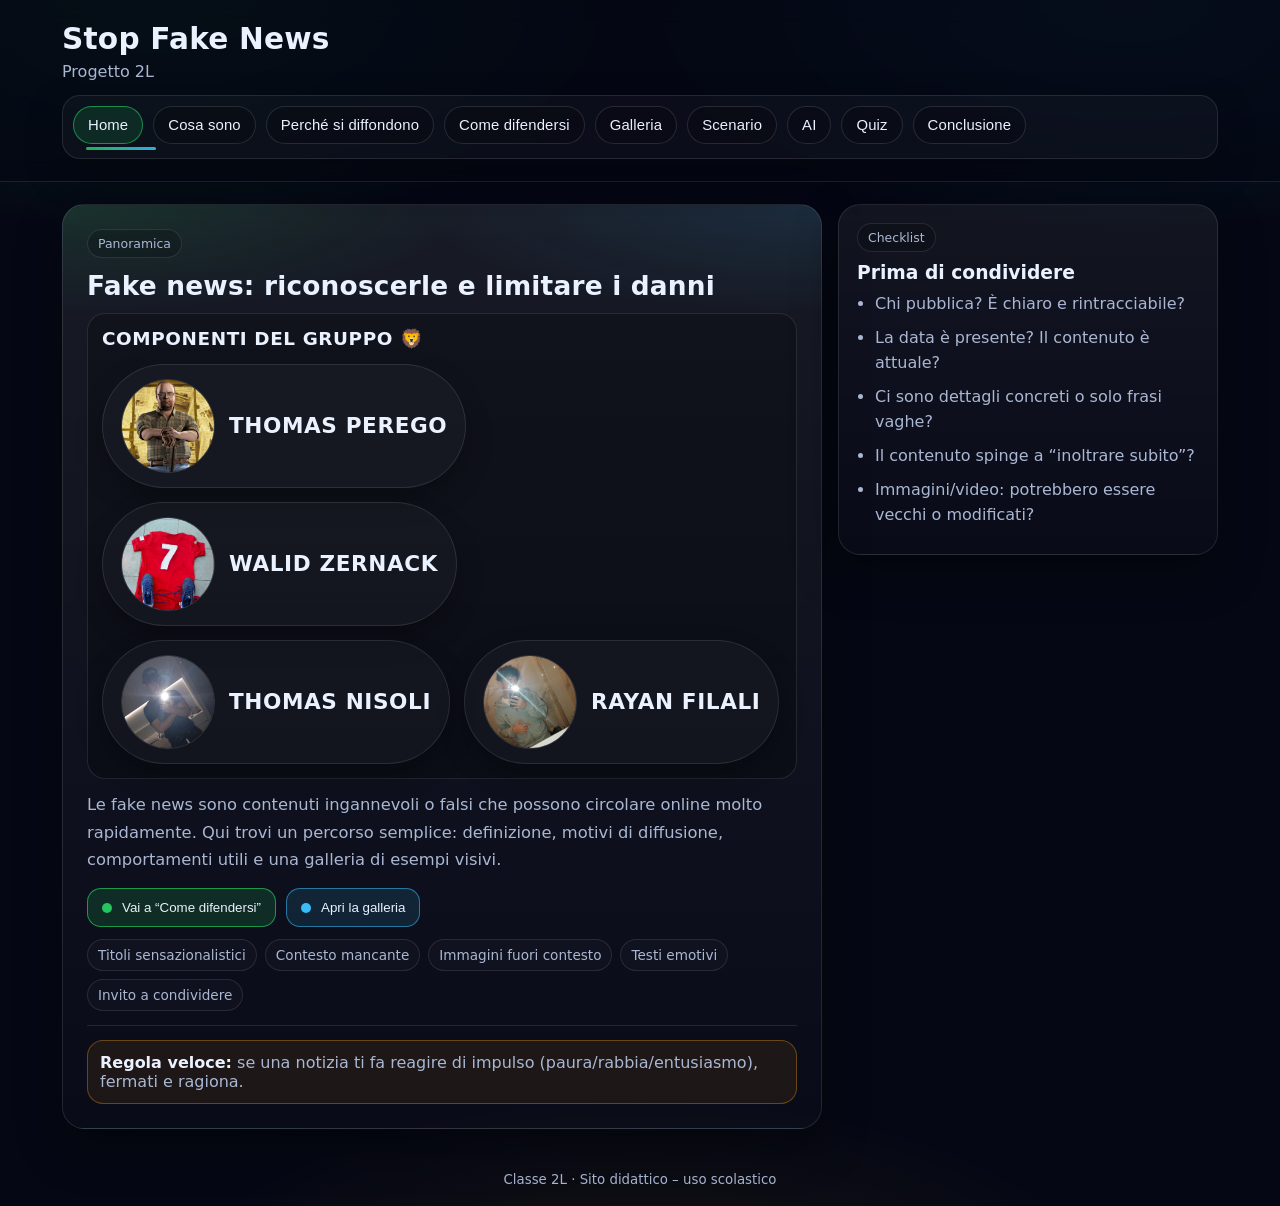
==== index.html @ d5307c92 "Update index.html" ====
<!DOCTYPE html>
<html lang="it">
<head>
  <meta charset="UTF-8" />
  <meta name="viewport" content="width=device-width, initial-scale=1.0" />
  <title>Stop Fake News – Progetto 2L</title>

  <style>
    :root{
  --bg:#050814;
  --panel: rgba(255,255,255,.05);
  --panel2: rgba(0,0,0,.18);
  --text:#eaf1ff;
  --muted:#aab7d3;
  --line:rgba(255,255,255,.10);
  --accent:#22c55e;
  --accent2:#38bdf8;
  --warn:#f59e0b;
  --danger:#ef4444;

  --shadow: 0 18px 45px rgba(0,0,0,.38);
  --shadow2: 0 12px 26px rgba(0,0,0,.28);

  --radius:22px;
  --radius2:16px;

  --pad:18px;
  --gap:16px;
}

*{box-sizing:border-box}
html{scroll-behavior:smooth}

body{
  margin:0;
  font-family:system-ui,-apple-system,Segoe UI,Roboto,Arial,sans-serif;
  color:var(--text);
  background:
    radial-gradient(900px 420px at 12% 0%, rgba(34,197,94,.14), transparent 55%),
    radial-gradient(900px 420px at 88% 0%, rgba(56,189,248,.12), transparent 55%),
    radial-gradient(900px 420px at 50% 110%, rgba(245,158,11,.08), transparent 55%),
    var(--bg);
}

a{color:#9ae6b4; text-decoration:none}
a:hover{text-decoration:underline}

/* Layout */
.wrap{max-width:1200px; margin:0 auto; padding:22px}
.grid{display:grid; grid-template-columns: 2fr 1fr; gap:var(--gap); align-items:start;}
@media (max-width:980px){ .grid{grid-template-columns:1fr} }

/* Header / Nav (moderna, pulita, mobile-friendly) */
header{
  position:sticky; top:0; z-index:50;
  background:rgba(5,8,20,.72);
  backdrop-filter: blur(12px);
  border-bottom:1px solid var(--line);
}

.top{
  display:flex;
  justify-content:space-between;
  align-items:flex-start;
  gap:12px;
  flex-wrap:wrap;
}

h1{margin:0; font-size:1.85rem; letter-spacing:.2px}
.sub{margin:6px 0 0; color:var(--muted)}

.navWrap{
  margin-top:14px;
  display:flex;
  gap:10px;
  flex-wrap:wrap;
  position:relative;

  padding:10px 10px 14px;
  border-radius:18px;
  border:1px solid rgba(255,255,255,.10);
  background:rgba(255,255,255,.03);
  box-shadow: 0 16px 38px rgba(0,0,0,.25);
}

.tab{
  border:1px solid rgba(255,255,255,.12);
  background:rgba(0,0,0,.18);
  color:var(--text);
  padding:10px 14px;
  border-radius:999px;
  cursor:pointer;
  font-size:.93rem;
  letter-spacing:.15px;
  transition: transform .12s ease, border-color .12s ease, background .12s ease;
  user-select:none;
}

.tab:hover{
  transform:translateY(-1px);
  border-color:rgba(255,255,255,.20);
  background:rgba(255,255,255,.04);
}

.tab.active{
  border-color:rgba(34,197,94,.65);
  background:rgba(34,197,94,.14);
}

.tab:focus-visible{
  outline:none;
  box-shadow: 0 0 0 3px rgba(56,189,248,.16);
}

.indicator{
  position:absolute;
  left:12px;
  bottom:8px;
  height:3px;
  border-radius:999px;
  background:linear-gradient(90deg, var(--accent), var(--accent2));
  width:120px;
  transform:translateX(0);
  transition: transform .25s ease, width .25s ease;
  opacity:.9;
  pointer-events:none;
}

/* Mobile: nav scorrevole */
@media (max-width:560px){
  .navWrap{
    flex-wrap:nowrap;
    overflow-x:auto;
    -webkit-overflow-scrolling:touch;
    scrollbar-width:none;
  }
  .navWrap::-webkit-scrollbar{ display:none; }
  .tab{ padding:10px 12px; }
}

/* Cards */
.card{
  background:linear-gradient(180deg, rgba(255,255,255,.06), rgba(255,255,255,.02));
  border:1px solid rgba(255,255,255,.10);
  border-radius:var(--radius);
  padding:var(--pad);
  box-shadow: var(--shadow);
}

.hero{
  padding:24px;
  background:
    radial-gradient(900px 240px at 0% 0%, rgba(34,197,94,.13), transparent 45%),
    radial-gradient(900px 240px at 100% 0%, rgba(56,189,248,.11), transparent 45%),
    linear-gradient(180deg, rgba(255,255,255,.08), rgba(255,255,255,.02));
}

.badge{
  display:inline-flex; align-items:center; gap:8px;
  border:1px solid rgba(255,255,255,.10);
  background:rgba(0,0,0,.18);
  color:var(--muted);
  padding:6px 10px;
  border-radius:999px;
  font-size:.78rem;
}

.title{margin:12px 0 8px; font-size:1.65rem; letter-spacing:.2px}

.muted{
  margin:0;
  color:var(--muted);
  line-height:1.7;
  font-size:1.02rem;
}

hr{border:0; border-top:1px solid rgba(255,255,255,.10); margin:14px 0}

.list{margin:0; padding-left:18px; color:var(--muted)}
.list li{margin:8px 0; line-height:1.6}

.chips{display:flex; flex-wrap:wrap; gap:8px; margin-top:12px}
.chip{
  border:1px solid rgba(255,255,255,.10);
  background:rgba(255,255,255,.02);
  color:var(--muted);
  padding:7px 10px;
  border-radius:999px;
  font-size:.85rem;
}

/* Buttons */
.btnrow{display:flex; gap:10px; flex-wrap:wrap; margin-top:14px}
.btn{
  display:inline-flex; align-items:center; gap:10px;
  padding:11px 14px;
  border-radius:14px;
  border:1px solid rgba(255,255,255,.12);
  background:rgba(255,255,255,.04);
  color:var(--text);
  cursor:pointer;
  transition: transform .12s ease, border-color .12s ease, background .12s ease;
}

.btn:hover{
  transform:translateY(-1px);
  border-color:rgba(255,255,255,.20);
  background:rgba(255,255,255,.05);
}

.btn:active{ transform: translateY(0); }
.btn:disabled{
  opacity:.55;
  cursor:not-allowed;
  transform:none;
}

.btn.primary{border-color:rgba(34,197,94,.70); background:rgba(34,197,94,.16)}
.btn.info{border-color:rgba(56,189,248,.55); background:rgba(56,189,248,.12)}

.dot{width:10px; height:10px; border-radius:50%; background:var(--accent)}
.btn.info .dot{background:var(--accent2)}

.callout{
  border:1px solid rgba(245,158,11,.35);
  background:rgba(245,158,11,.08);
  border-radius:16px;
  padding:12px;
  color:var(--muted);
}

/* Pages + reveal */
section.page{display:none}
section.page.active{display:block}
.reveal{
  opacity:0;
  transform: translateY(10px);
  transition: opacity .35s ease, transform .35s ease;
}
.reveal.show{opacity:1; transform: translateY(0);}

/* Inputs / Toolbar */
.toolbar{
  display:flex;
  gap:10px;
  flex-wrap:wrap;
  margin-top:12px;
}

.input, .select{
  background:rgba(255,255,255,.03);
  border:1px solid rgba(255,255,255,.10);
  color:var(--text);
  padding:11px 12px;
  border-radius:14px;
  outline:none;
  min-width:220px;
}

.input:focus, .select:focus{
  border-color: rgba(56,189,248,.35);
  box-shadow: 0 0 0 3px rgba(56,189,248,.12);
}

.select{min-width:180px}

/* Gallery */
.gallery{
  margin-top:14px;
  display:grid;
  grid-template-columns: repeat(3, 1fr);
  gap:12px;
}
@media (max-width:980px){ .gallery{grid-template-columns: repeat(2, 1fr);} }
@media (max-width:560px){ .gallery{grid-template-columns: 1fr;} }

.gcard{
  border:1px solid rgba(255,255,255,.10);
  background:rgba(0,0,0,.16);
  border-radius:16px;
  overflow:hidden;
  cursor:pointer;
  transition: transform .12s ease, border-color .12s ease;
  box-shadow: var(--shadow2);
}

.gcard:hover{
  transform:translateY(-2px);
  border-color:rgba(255,255,255,.18);
}

.gimg{
  height:170px;
  background:#0a0f1f;
  display:block;
  width:100%;
  object-fit:cover;
  transition: transform .18s ease;
}
.gcard:hover .gimg{ transform: scale(1.03); }

.gbody{padding:12px}
.gtitle{margin:0 0 6px; font-size:1rem}
.gmeta{margin:0; color:var(--muted); font-size:.92rem; line-height:1.55}
.gtags{margin-top:10px; display:flex; flex-wrap:wrap; gap:6px}
.tag{
  font-size:.78rem;
  padding:4px 8px;
  border-radius:999px;
  border:1px solid rgba(255,255,255,.10);
  color:var(--muted);
  background:rgba(255,255,255,.02);
}

/* Modal */
.modal{
  position:fixed; inset:0;
  background:rgba(0,0,0,.55);
  display:none;
  align-items:center;
  justify-content:center;
  padding:18px;
  z-index:200;
}
.modal.show{display:flex}

.modalCard{
  max-width:980px;
  width:100%;
  border-radius:22px;
  border:1px solid rgba(255,255,255,.10);
  background:linear-gradient(180deg, rgba(255,255,255,.06), rgba(255,255,255,.02));
  box-shadow: var(--shadow);
  overflow:hidden;
}

.modalTop{
  display:flex; justify-content:space-between; align-items:center;
  padding:12px 14px;
  border-bottom:1px solid rgba(255,255,255,.10);
  background:rgba(0,0,0,.18);
}

.xbtn{
  border:1px solid rgba(255,255,255,.10);
  background:rgba(255,255,255,.03);
  color:var(--text);
  border-radius:12px;
  padding:8px 10px;
  cursor:pointer;
}

.modalContent{
  display:grid;
  grid-template-columns: 1.4fr 1fr;
  gap:0;
}
@media (max-width:900px){ .modalContent{grid-template-columns:1fr;} }

.modalImg{
  width:100%;
  height:420px;
  object-fit:cover;
  background:#0a0f1f;
}

.modalSide{
  padding:14px;
  border-left:1px solid rgba(255,255,255,.10);
}
@media (max-width:900px){
  .modalSide{border-left:0; border-top:1px solid rgba(255,255,255,.10);}
}

/* Scenario */
.steps{
  display:flex; gap:10px; flex-wrap:wrap;
  margin-top:10px;
}
.stepBtn{
  padding:9px 12px;
  border-radius:999px;
  border:1px solid rgba(255,255,255,.10);
  background:rgba(255,255,255,.03);
  color:var(--text);
  cursor:pointer;
  transition: transform .12s ease, border-color .12s ease, background .12s ease;
}
.stepBtn:hover{
  transform: translateY(-1px);
  border-color: rgba(255,255,255,.18);
  background: rgba(255,255,255,.04);
}
.stepBtn.active{
  border-color:rgba(34,197,94,.65);
  background:rgba(34,197,94,.14);
}

/* Floating top */
.floatTop{
  position:fixed;
  right:18px; bottom:18px;
  padding:10px 12px;
  border-radius:14px;
  border:1px solid rgba(255,255,255,.10);
  background:rgba(5,8,20,.70);
  backdrop-filter: blur(10px);
  color:var(--text);
  cursor:pointer;
  box-shadow: var(--shadow2);
  display:none;
  z-index:150;
}
.floatTop.show{display:block}

footer{padding:18px; text-align:center; color:var(--muted)}

/* Quiz feedback */
.quizOk{
  border-color: rgba(34,197,94,.55) !important;
  background: rgba(34,197,94,.08) !important;
}
.quizBad{
  border-color: rgba(239,68,68,.45) !important;
  background: rgba(239,68,68,.08) !important;
}

/* Team chips (avatar invariati 94x94) */
.teamRow{
  display:flex;
  flex-wrap:wrap;
  gap:14px;
  margin-top:14px;
}

.personChip{
  display:flex;
  align-items:center;
  gap:14px;
  padding:14px 18px;
  border-radius:999px;
  border:1px solid rgba(255,255,255,.10);
  background:rgba(255,255,255,.03);
  box-shadow: var(--shadow2);
  transition: transform .12s ease, border-color .12s ease, background .12s ease;
}

.personChip:hover{
  transform: translateY(-2px);
  border-color: rgba(255,255,255,.20);
  background: rgba(255,255,255,.04);
}

/* AVATAR: rimane uguale */
.avatar{
  width:94px;
  height:94px;
  border-radius:999px;
  object-fit:cover;
  border:1px solid rgba(255,255,255,.14);
}

.personText{
  display:flex;
  flex-direction:column;
  justify-content:center;
  line-height:1.15;
}

.personName{
  font-size:1.35rem;
  font-weight:900;
  letter-spacing:.6px;
  text-transform:uppercase;
  color:var(--text);
}

.personQuote{
  margin-top:6px;
  font-size:.95rem;
  color:var(--muted);
  letter-spacing:.2px;
  line-height:1.3;
  max-width:280px;
}

/* Mobile: chip full width */
@media (max-width:560px){
  .personChip{ width:100%; }
  .personQuote{ max-width:none; }
}

  </style>
</head>

<body>
  <header>
    <div class="wrap">
      <div class="top">
        <div>
          <h1>Stop Fake News</h1>
          <p class="sub">Progetto 2L</p>
        </div>
      </div>

      <nav class="navWrap" id="navWrap">
  <button class="tab active" data-target="home">Home</button>
  <button class="tab" data-target="cosa">Cosa sono</button>
  <button class="tab" data-target="perche">Perché si diffondono</button>
  <button class="tab" data-target="difendersi">Come difendersi</button>
  <button class="tab" data-target="galleria">Galleria</button>
  <button class="tab" data-target="scenario">Scenario</button>
  <button class="tab" data-target="ai">AI</button>
  <button class="tab" data-target="quiz">Quiz</button>
  <button class="tab" data-target="conclusione">Conclusione</button>

  <div class="indicator" id="indicator"></div>
</nav>

    </div>
  </header>

  <main class="wrap">

    <!-- HOME -->
    <section class="page active" id="home">
      <div class="grid">
        <div class="card hero reveal">
          <span class="badge">Panoramica</span>
          <h2 class="title">Fake news: riconoscerle e limitare i danni</h2>

          <div style="margin-top:12px; padding:14px; border-radius:18px; border:1px solid var(--line); background:rgba(0,0,0,.22)">
            <div style="font-size:1.15rem; font-weight:800; letter-spacing:.6px; text-transform:uppercase; color:var(--text)">
              COMPONENTI DEL GRUPPO 🦁
            </div>
            <div class="teamRow" aria-label="Componenti del gruppo 🦁">
  <!-- Opzione con immagine -->
  
    <span class="personChip">
  <img class="avatar" src="img/thomas-perego.enc" alt="THOMAS PEREGO">
  <span class="personText">
    <span class="personName">THOMAS PEREGO</span>
  </span>
  </span>
</span>

  <span class="personChip">
    <img class="avatar" src="img/walid-zernack.jpg" alt="WALID ZERNACK">
    <span class="personText">
    <span class="personName">WALID ZERNACK</span>
  </span>
  </span>

  <span class="personChip">
    <img class="avatar" src="img/thomas-nisoli.enc" alt="THOMAS NISOLI">
    <span class="personText">
    <span class="personName">THOMAS NISOLI</span>
  </span>
  </span>

  <span class="personChip">
    <img class="avatar" src="img/rayan-filali.enc" alt="RAYAN FILALI">
    <span class="personText">
    <span class="personName">RAYAN FILALI</span>
  </span>
  </span>
</div>

          </div>

          <p class="muted" style="margin-top:12px">
            Le fake news sono contenuti ingannevoli o falsi che possono circolare online molto rapidamente.
            Qui trovi un percorso semplice: definizione, motivi di diffusione, comportamenti utili e una galleria di esempi visivi.
          </p>

          <div class="btnrow">
            <button class="btn primary" data-jump="difendersi"><span class="dot"></span>Vai a “Come difendersi”</button>
            <button class="btn info" data-jump="galleria"><span class="dot"></span>Apri la galleria</button>
          </div>

          <div class="chips">
            <span class="chip">Titoli sensazionalistici</span>
            <span class="chip">Contesto mancante</span>
            <span class="chip">Immagini fuori contesto</span>
            <span class="chip">Testi emotivi</span>
            <span class="chip">Invito a condividere</span>
          </div>

          <hr />
          <div class="callout">
            <strong style="color:var(--text)">Regola veloce:</strong>
            se una notizia ti fa reagire di impulso (paura/rabbia/entusiasmo), fermati e ragiona.
          </div>
        </div>

        <aside class="card reveal">
          <span class="badge">Checklist</span>
          <h3 style="margin:10px 0 6px">Prima di condividere</h3>
          <ul class="list">
            <li>Chi pubblica? È chiaro e rintracciabile?</li>
            <li>La data è presente? Il contenuto è attuale?</li>
            <li>Ci sono dettagli concreti o solo frasi vaghe?</li>
            <li>Il contenuto spinge a “inoltrare subito”?</li>
            <li>Immagini/video: potrebbero essere vecchi o modificati?</li>
          </ul>
        </aside>
      </div>
    </section>

    <!-- COSA -->
    <section class="page" id="cosa">
      <div class="grid">
        <div class="card reveal">
          <span class="badge">Cosa sono</span>
          <h2 class="title">Definizione semplice</h2>
          <p class="muted">
            Una fake news è un contenuto falso o manipolato che sembra una notizia vera.
            Spesso usa un linguaggio emotivo e immagini “forti” per convincere velocemente.
          </p>
          <hr />
          <h3 style="margin:0 0 8px">Tipi comuni</h3>
          <ul class="list">
            <li><strong>Inventata:</strong> storia creata da zero.</li>
            <li><strong>Distorta:</strong> fatto reale raccontato in modo parziale.</li>
            <li><strong>Fuori contesto:</strong> foto/video veri usati per un altro evento.</li>
            <li><strong>Clickbait:</strong> titolo acchiappa-clic.</li>
          </ul>
        </div>

        <aside class="card reveal">
          <span class="badge">Perché funzionano</span>
          <p class="muted" style="margin:10px 0 0">
            Puntano su emozioni e velocità: più reagisci di impulso, più aumentano le condivisioni.
          </p>
          <hr />
          <div class="chips">
            <span class="chip">Paura</span><span class="chip">Rabbia</span><span class="chip">Shock</span>
          </div>
        </aside>
      </div>
    </section>

    <!-- PERCHE -->
    <section class="page" id="perche">
      <div class="grid">
        <div class="card reveal">
          <span class="badge">Perché si diffondono</span>
          <h2 class="title">Motivi principali</h2>
          <ul class="list">
            <li><strong>Emozioni:</strong> aumentano le condivisioni.</li>
            <li><strong>Velocità:</strong> si inoltra senza riflettere.</li>
            <li><strong>Guadagno:</strong> clic e pubblicità.</li>
            <li><strong>Influenza:</strong> orientare opinioni o scelte.</li>
          </ul>
          <hr />
          <p class="muted">
            Online i contenuti estremi hanno più visibilità: per questo serve un comportamento più “lento”.
          </p>
        </div>

        <aside class="card reveal">
          <span class="badge">Falso mito</span>
          <h3 style="margin:10px 0 6px">“Se lo dicono in tanti, è vero”</h3>
          <p class="muted">
            Le condivisioni misurano quanto un contenuto è “coinvolgente”, non quanto è corretto.
          </p>
        </aside>
      </div>
    </section>

    <!-- DIFENDERSI -->
    <section class="page" id="difendersi">
      <div class="grid">
        <div class="card reveal">
          <span class="badge">Come difendersi</span>
          <h2 class="title">Comportamenti utili</h2>
          <ul class="list">
            <li><strong>Leggi oltre il titolo</strong> (spesso è la parte più ingannevole).</li>
            <li><strong>Cerca dettagli concreti</strong> (date, luoghi, numeri spiegati).</li>
            <li><strong>Valuta il sito</strong> (contatti, “Chi siamo”, qualità del testo).</li>
            <li><strong>Confronta più fonti</strong> (se è importante, deve comparire anche altrove).</li>
            <li><strong>Occhio alle immagini</strong> (possono essere vecchie o modificate).</li>
          </ul>
          <hr />
          <div class="callout">
            <strong style="color:var(--text)">Regola pratica:</strong>
            se non sei sicuro → non condividere.
          </div>
        </div>

        <aside class="card reveal">
          <span class="badge">Nota</span>
          <p class="muted" style="margin:10px 0 0">
            Anche un sito “bello” può essere poco affidabile: conta la trasparenza, non solo l’aspetto.
          </p>
        </aside>
      </div>
    </section>

    <!-- GALLERIA -->
    <section class="page" id="galleria">
      <div class="grid">
        <div class="card reveal">
          <span class="badge">Galleria</span>
          <h2 class="title">Esempi visivi (clicca per ingrandire)</h2>
          <p class="muted">
            Qui puoi inserire screenshot o immagini legate a fake news (titoli clickbait, foto fuori contesto, post virali).
            Al momento sono immagini di esempio: sostituisci i link con le tue.
          </p>

          <div class="toolbar">
            <input class="input" id="search" placeholder="Cerca (es. clickbait, foto, truffa)..." />
            <select class="select" id="filter">
              <option value="all">Tutte le categorie</option>
              <option value="clickbait">Clickbait</option>
              <option value="fuori-contesto">Fuori contesto</option>
              <option value="truffa">Truffa</option>
              <option value="manipolazione">Manipolazione</option>
            </select>
          </div>

          <div class="gallery" id="gallery"></div>
        </div>

        <aside class="card reveal">
          <span class="badge">Suggerimento</span>
          <h3 style="margin:10px 0 6px">Come usare la galleria</h3>
          <ul class="list">
            <li>Carica 6–12 esempi reali (screenshot) e descrivili.</li>
            <li>Indica il “segnale” (titolo, immagine, contesto, truffa).</li>
            <li>Non inserire dati personali (nomi/volti) se non serve.</li>
          </ul>
        </aside>
      </div>
    </section>

    <!-- SCENARIO -->
    <section class="page" id="scenario">
      <div class="grid">
        <div class="card reveal">
          <span class="badge">Scenario interattivo</span>
          <h2 class="title">Come nasce e si diffonde una fake news</h2>
          <p class="muted">Clicca i passaggi per vedere cosa succede.</p>

          <div class="steps" id="steps"></div>

          <hr />
          <div class="callout" id="stepBox"></div>
        </div>

        <aside class="card reveal">
          <span class="badge">Idea</span>
          <p class="muted" style="margin:10px 0 0">
            Puoi riscrivere lo scenario con un caso scelto dalla classe (senza nomi reali).
          </p>
        </aside>
      </div>
    </section>

    <!-- AI -->
    <section class="page" id="ai">
      <div class="grid">
        <div class="card reveal">
          <span class="badge">Gemini · Verifica</span>
          <h2 class="title">Rilevatore di notizie false (con AI)</h2>

          <div style="margin:12px 0 8px; padding:14px; border-radius:18px; border:1px solid var(--line); background:rgba(0,0,0,.22); text-align:center">
            <div style="font-size:1.7rem; font-weight:900; letter-spacing:.6px; text-transform:uppercase">
              WALID ZERNACK
            </div>
          </div>

          <p class="muted">
            Incolla titolo e testo. L’AI restituisce un esito (vero/falso/incerto), confidenza e cosa verificare.
          </p>

          <hr />

          <div class="toolbar">
            <input class="input" id="aiSource" placeholder="Fonte (sito / pagina / @account)..." />
            <select class="select" id="aiTopic">
              <option value="general">Argomento: generale</option>
              <option value="health">Salute</option>
              <option value="science">Scienza</option>
              <option value="politics">Politica</option>
              <option value="money">Soldi / bonus</option>
            </select>
          </div>

          <div style="margin-top:12px">
            <input class="input" id="aiTitle" placeholder="Titolo della notizia..." style="width:100%; min-width:unset" />
          </div>

          <div style="margin-top:10px">
            <textarea class="input" id="aiText" rows="7" placeholder="Testo / post..." style="width:100%; min-width:unset; resize:vertical"></textarea>
          </div>

          <div class="btnrow">
            <button class="btn primary" id="aiRun"><span class="dot"></span>Analizza con Gemini</button>
            <button class="btn" id="aiClear">Pulisci</button>
          </div>

          <div id="aiOut" style="margin-top:14px"></div>
        </div>

        <aside class="card reveal">
          <span class="badge">Suggerimenti</span>
          <h3 style="margin:10px 0 6px">Buone pratiche</h3>
          <ul class="list">
            <li>Controlla data, autore e “Chi siamo”.</li>
            <li>Confronta almeno 2 fonti affidabili.</li>
            <li>Immagini: usa la ricerca inversa.</li>
            <li>Se chiede credenziali/dati → probabile truffa.</li>
          </ul>
        </aside>
      </div>
    </section>

    <!-- QUIZ CLASSICO (senza cerchio) -->
    <section class="page" id="quiz">
      <div class="grid">
        <div class="card reveal">
          <span class="badge">Quiz</span>
          <h2 class="title">Indovina: Vera o Falsa?</h2>
          <p class="muted">
            Leggi la notizia e scegli se secondo te è vera o falsa.
            Alla fine vedrai punteggio e spiegazioni.
          </p>

          <hr />

          <div class="callout" id="quizBox">
            <!-- contenuto dinamico -->
          </div>

          <div class="btnrow" style="margin-top:12px">
            <button class="btn primary" id="btnTrue"><span class="dot"></span>Vera</button>
            <button class="btn info" id="btnFalse"><span class="dot"></span>Falsa</button>
            <button class="btn" id="btnNext" style="display:none">Avanti</button>
            <button class="btn" id="btnRestart" style="display:none">Ricomincia</button>
          </div>

          <div style="margin-top:14px; display:flex; justify-content:space-between; gap:12px; flex-wrap:wrap">
            <span class="badge" id="quizProgress">Domanda 1/1</span>
            <span class="badge" id="quizScore">Punteggio: 0</span>
          </div>
        </div>

        <aside class="card reveal">
          <span class="badge">Suggerimento</span>
          <h3 style="margin:10px 0 6px">Trucchi per vincere</h3>
          <ul class="list">
            <li>Occhio a titoli troppo emotivi o “urgenti”.</li>
            <li>Se mancano date, fonti, dettagli → sospetto.</li>
            <li>Se chiede di condividere subito → spesso è fake.</li>
            <li>Confronta sempre più fonti affidabili.</li>
          </ul>
        </aside>
      </div>
    </section>

    <!-- CONCLUSIONE -->
    <section class="page" id="conclusione">
      <div class="grid">
        <div class="card reveal">
          <span class="badge">Conclusione</span>
          <h2 class="title">Messaggio finale</h2>
          <p class="muted">
            Ridurre le fake news non richiede essere “esperti”: basta rallentare, usare buon senso e non agire d’impulso.
            Condividere meno e meglio aiuta tutti.
          </p>
          <hr />
          <div class="chips">
            <span class="chip">Fermati</span>
            <span class="chip">Leggi</span>
            <span class="chip">Cerca conferme</span>
            <span class="chip">Condividi con responsabilità</span>
          </div>
        </div>

        <aside class="card reveal">
          <span class="badge">Credits</span>
          <p class="muted" style="margin:10px 0 0">
            Progetto 2L · Sito didattico – uso scolastico.
          </p>
        </aside>
      </div>
    </section>

  </main>

  <!-- Lightbox Modal -->
  <div class="modal" id="modal">
    <div class="modalCard">
      <div class="modalTop">
        <div>
          <strong id="mTitle">Titolo</strong><br/>
          <small style="color:var(--muted)" id="mCat">Categoria</small>
        </div>
        <button class="xbtn" id="closeModal">Chiudi ✕</button>
      </div>
      <div class="modalContent">
        <img class="modalImg" id="mImg" alt="Immagine" />
        <div class="modalSide">
          <p class="muted" id="mDesc" style="margin:0"></p>
          <div class="gtags" id="mTags"></div>
          <hr/>
          <p class="muted" style="margin:0">
            Suggerimento: qui puoi scrivere “perché è ingannevole” e cosa fare.
          </p>
        </div>
      </div>
    </div>
  </div>

  <button class="floatTop" id="floatTop" title="Torna su">↑</button>

  <footer>
    <small>Classe 2L · Sito didattico – uso scolastico</small>
  </footer>

  <script>
    // ---------- NAV / PAGES ----------
    const tabs = [...document.querySelectorAll(".tab")];
    const pages = [...document.querySelectorAll("section.page")];
    const navWrap = document.getElementById("navWrap");
    const indicator = document.getElementById("indicator");

    function moveIndicator(tab){
      const wrapRect = navWrap.getBoundingClientRect();
      const r = tab.getBoundingClientRect();
      const x = r.left - wrapRect.left;
      indicator.style.width = r.width + "px";
      indicator.style.transform = `translateX(${x}px)`;
    }

    function showPage(id){
      pages.forEach(p => p.classList.toggle("active", p.id === id));
      tabs.forEach(t => t.classList.toggle("active", t.dataset.target === id));
      const active = tabs.find(t => t.dataset.target === id);
      if (active) moveIndicator(active);
      window.scrollTo({top:0, behavior:"smooth"});
      setTimeout(checkReveal, 50);
    }

    tabs.forEach(t => t.addEventListener("click", () => showPage(t.dataset.target)));
    document.querySelectorAll("[data-jump]").forEach(b =>
      b.addEventListener("click", () => showPage(b.dataset.jump))
    );

    window.addEventListener("resize", () => {
      const active = document.querySelector(".tab.active");
      if (active) moveIndicator(active);
    });

    requestAnimationFrame(() => {
      const active = document.querySelector(".tab.active");
      if (active) moveIndicator(active);
    });

    // ---------- REVEAL ----------
    const revealEls = [...document.querySelectorAll(".reveal")];
    const io = new IntersectionObserver(entries => {
      entries.forEach(e => {
        if (e.isIntersecting) e.target.classList.add("show");
      });
    }, { threshold: 0.12 });
    revealEls.forEach(el => io.observe(el));

    function checkReveal(){
      revealEls.forEach(el => {
        const r = el.getBoundingClientRect();
        if (r.top < window.innerHeight * 0.9) el.classList.add("show");
      });
    }

    // ---------- FLOAT TOP ----------
    const floatTop = document.getElementById("floatTop");
    floatTop.addEventListener("click", () => window.scrollTo({top:0, behavior:"smooth"}));
    window.addEventListener("scroll", () => {
      floatTop.classList.toggle("show", window.scrollY > 300);
    });

    // ---------- GALLERY ----------
    const galleryEl = document.getElementById("gallery");
    const searchEl = document.getElementById("search");
    const filterEl = document.getElementById("filter");

    const placeholder = (txt) =>
      `https://picsum.photos/seed/${encodeURIComponent(txt)}/900/600`;

    const items = [
      {
        id: 1,
        title: "Titolo clickbait: “Incredibile! Nessuno te lo dice…”",
        category: "clickbait",
        src: placeholder("clickbait-1"),
        desc: "Usa parole vaghe e sensazionalistiche per spingerti al click. Manca una fonte chiara.",
        tags: ["titolo", "emozioni", "vago"]
      },
      {
        id: 2,
        title: "Foto fuori contesto",
        category: "fuori-contesto",
        src: placeholder("fuori-contesto-1"),
        desc: "Immagine reale, ma riferita a un altro evento/anno. Controlla data e luogo.",
        tags: ["immagine", "contesto", "data"]
      },
      {
        id: 3,
        title: "Truffa: “Bonus immediato – inserisci i dati”",
        category: "truffa",
        src: placeholder("truffa-1"),
        desc: "Invito urgente + link sospetto. Verificare su siti ufficiali e non inserire credenziali.",
        tags: ["urgenza", "link", "phishing"]
      },
      {
        id: 4,
        title: "Manipolazione: grafico senza fonte",
        category: "manipolazione",
        src: placeholder("manipolazione-1"),
        desc: "Numeri presentati senza metodo o fonte. Cerca l’ente che pubblica i dati originali.",
        tags: ["dati", "fonte", "grafico"]
      },
      {
        id: 5,
        title: "Clickbait + invito a condividere",
        category: "clickbait",
        src: placeholder("clickbait-2"),
        desc: "Frasi tipo “Condividi prima che lo cancellino”. È un segnale tipico di contenuto ingannevole.",
        tags: ["condividi", "pressione", "virale"]
      },
      {
        id: 6,
        title: "Fuori contesto: screenshot tagliato",
        category: "fuori-contesto",
        src: placeholder("fuori-contesto-2"),
        desc: "Tagli/ritagli possono cambiare senso a una frase. Cerca il post completo o la fonte originale.",
        tags: ["taglio", "contesto", "origine"]
      }
    ];

    function norm(s){
      return (s || "").toString().toLowerCase().trim();
    }

    function getFiltered(){
      const q = norm(searchEl?.value);
      const cat = filterEl?.value || "all";

      return items.filter(it => {
        const matchesCat = (cat === "all") || (it.category === cat);
        const hay = norm(it.title) + " " + norm(it.desc) + " " + (it.tags || []).map(norm).join(" ");
        const matchesQ = !q || hay.includes(q);
        return matchesCat && matchesQ;
      });
    }

    function renderGallery(){
      if (!galleryEl) return;
      const filtered = getFiltered();

      if (!filtered.length){
        galleryEl.innerHTML = `
          <div class="card" style="grid-column:1/-1; background:rgba(0,0,0,.16); border-radius:16px; border:1px solid var(--line); padding:14px;">
            <strong>Nessun risultato</strong>
            <p class="muted" style="margin:8px 0 0;">Prova a cambiare filtro o ricerca.</p>
          </div>
        `;
        return;
      }

      galleryEl.innerHTML = filtered.map(it => `
        <article class="gcard" data-id="${it.id}" tabindex="0" role="button" aria-label="Apri ${it.title}">
          <img class="gimg" src="${it.src || placeholder(it.title)}" alt="${it.title}">
          <div class="gbody">
            <h3 class="gtitle">${it.title}</h3>
            <p class="gmeta">${it.desc || ""}</p>
            <div class="gtags">
              ${(it.tags || []).slice(0, 4).map(t => `<span class="tag">${t}</span>`).join("")}
            </div>
          </div>
        </article>
      `).join("");

      galleryEl.querySelectorAll("img").forEach(img => {
        img.addEventListener("error", () => {
          img.src = placeholder(img.alt || "fallback");
        }, { once: true });
      });
    }

    searchEl?.addEventListener("input", renderGallery);
    filterEl?.addEventListener("change", renderGallery);

    // ---------- MODAL ----------
    const modal = document.getElementById("modal");
    const closeModalBtn = document.getElementById("closeModal");
    const mTitle = document.getElementById("mTitle");
    const mCat = document.getElementById("mCat");
    const mImg = document.getElementById("mImg");
    const mDesc = document.getElementById("mDesc");
    const mTags = document.getElementById("mTags");
    let lastFocus = null;

    function catLabel(cat){
      const map = {
        "clickbait": "Clickbait",
        "fuori-contesto": "Fuori contesto",
        "truffa": "Truffa",
        "manipolazione": "Manipolazione"
      };
      return map[cat] || "Altro";
    }

    function openModal(item){
      if (!modal) return;
      lastFocus = document.activeElement;

      mTitle.textContent = item.title || "Dettaglio";
      mCat.textContent = catLabel(item.category);
      mImg.src = item.src || placeholder(item.title || "img");
      mImg.alt = item.title || "Immagine";
      mDesc.textContent = item.desc || "";
      mTags.innerHTML = (item.tags || []).map(t => `<span class="tag">${t}</span>`).join("");

      modal.classList.add("show");
      document.body.style.overflow = "hidden";
      closeModalBtn?.focus();
    }

    function closeModal(){
      if (!modal) return;
      modal.classList.remove("show");
      document.body.style.overflow = "";
      if (lastFocus && typeof lastFocus.focus === "function") lastFocus.focus();
    }

    closeModalBtn?.addEventListener("click", closeModal);
    modal?.addEventListener("click", (e) => {
      if (e.target === modal) closeModal();
    });

    document.addEventListener("keydown", (e) => {
      if (e.key === "Escape" && modal?.classList.contains("show")) closeModal();
    });

    galleryEl?.addEventListener("click", (e) => {
      const card = e.target.closest(".gcard");
      if (!card) return;
      const id = Number(card.dataset.id);
      const item = items.find(x => x.id === id);
      if (item) openModal(item);
    });

    galleryEl?.addEventListener("keydown", (e) => {
      if (e.key !== "Enter" && e.key !== " ") return;
      const card = e.target.closest(".gcard");
      if (!card) return;
      e.preventDefault();
      const id = Number(card.dataset.id);
      const item = items.find(x => x.id === id);
      if (item) openModal(item);
    });

    // ---------- SCENARIO ----------
    const stepsEl = document.getElementById("steps");
    const stepBox = document.getElementById("stepBox");

    const scenario = [
      { t: "1) Creazione", d: "Qualcuno inventa o distorce un fatto. Spesso usa un titolo forte e poco verificabile.", tip: "Segnale: poche fonti, frasi vaghe, tono emotivo." },
      { t: "2) Pubblicazione", d: "Il contenuto viene postato su un sito/pagina poco trasparente o in un gruppo.", tip: "Controlla: contatti, autore, data, qualità del testo." },
      { t: "3) Amplificazione", d: "Viene rilanciato con “condividi subito” o con screenshot tagliati che eliminano il contesto.", tip: "Cerca il contenuto originale e confronta più fonti." },
      { t: "4) Viralità", d: "L’algoritmo spinge ciò che genera reazioni. Commenti e rabbia aumentano la visibilità.", tip: "Rallenta: se ti provoca impulso, è un campanello d’allarme." },
      { t: "5) Correzione", d: "Arrivano smentite, ma circolano meno. La falsa notizia resta nella memoria di molti.", tip: "Se hai condiviso, correggi: aggiorna/avvisa chi l’ha vista." }
    ];

    let stepIdx = 0;

    function renderSteps(){
      if (!stepsEl) return;
      stepsEl.innerHTML = scenario.map((s, i) => `
        <button class="stepBtn ${i === stepIdx ? "active" : ""}" data-i="${i}">
          ${s.t}
        </button>
      `).join("");
    }

    function renderStepBox(){
      if (!stepBox) return;
      const s = scenario[stepIdx];
      stepBox.innerHTML = `
        <strong style="color:var(--text)">${s.t}</strong>
        <p class="muted" style="margin:8px 0 10px">${s.d}</p>
        <div class="chips" style="margin:0">
          <span class="chip">Consiglio</span>
          <span class="chip">${s.tip}</span>
        </div>
      `;
    }

    stepsEl?.addEventListener("click", (e) => {
      const btn = e.target.closest(".stepBtn");
      if (!btn) return;
      stepIdx = Number(btn.dataset.i);
      renderSteps();
      renderStepBox();
    });

    // ---------- AI ----------
    const aiSource = document.getElementById("aiSource");
    const aiTopic  = document.getElementById("aiTopic");
    const aiTitle  = document.getElementById("aiTitle");
    const aiText   = document.getElementById("aiText");
    const aiRun    = document.getElementById("aiRun");
    const aiClear  = document.getElementById("aiClear");
    const aiOut    = document.getElementById("aiOut");

    function esc(s){
      return (s || "").toString().replace(/[&<>"']/g, c => ({
        "&":"&amp;","<":"&lt;",">":"&gt;",'"':"&quot;","'":"&#039;"
      }[c]));
    }

    function pill(label){
      const m = { vero:"var(--accent)", falso:"var(--danger)", incerto:"var(--warn)" };
      const color = m[label] || "var(--warn)";
      return `<span class="badge" style="border-color:${color}; background: color-mix(in srgb, ${color} 18%, transparent); color: var(--text);">
        ${esc(label).toUpperCase()}
      </span>`;
    }

    function bar(conf){
      const c = Math.max(0, Math.min(100, Number(conf || 0)));
      return `
        <div style="margin:10px 0 12px">
          <div style="display:flex; justify-content:space-between; gap:12px; align-items:center">
            <strong>Confidenza</strong>
            <span class="badge">${c}/100</span>
          </div>
          <div style="margin-top:10px; height:10px; border-radius:999px; border:1px solid var(--line); background:rgba(255,255,255,.04); overflow:hidden">
            <div style="height:100%; width:${c}%; background:linear-gradient(90deg, var(--accent), var(--warn), var(--danger));"></div>
          </div>
        </div>
      `;
    }

    function list(title, arr){
      if (!arr || !arr.length) return `
        <div class="card" style="background:rgba(0,0,0,.12); border-radius:16px; border:1px solid var(--line); padding:12px; box-shadow:none">
          <strong>${esc(title)}</strong>
          <p class="muted" style="margin:8px 0 0">—</p>
        </div>
      `;
      return `
        <div class="card" style="background:rgba(0,0,0,.12); border-radius:16px; border:1px solid var(--line); padding:12px; box-shadow:none">
          <strong>${esc(title)}</strong>
          <ul class="list" style="margin-top:8px">${arr.map(x => `<li>${esc(x)}</li>`).join("")}</ul>
        </div>
      `;
    }

    aiRun?.addEventListener("click", async () => {
      const payload = {
        source: aiSource?.value?.trim() || "",
        topic: aiTopic?.value || "general",
        title: aiTitle?.value?.trim() || "",
        text:  aiText?.value?.trim() || ""
      };

      if (!payload.title && !payload.text){
        aiOut.innerHTML = `
          <div class="callout">
            <strong style="color:var(--text)">Inserisci almeno titolo o testo</strong>
            <p class="muted" style="margin:8px 0 0">Poi premi “Analizza con Gemini”.</p>
          </div>`;
        return;
      }

      aiOut.innerHTML = `<div class="callout">Analisi in corso…</div>`;
      aiRun.disabled = true;

      try{
        const r = await fetch("/api/analyze", {
          method: "POST",
          headers: {"Content-Type":"application/json"},
          body: JSON.stringify(payload)
        });

        const data = await r.json();

        if (!r.ok){
          aiOut.innerHTML = `<div class="callout" style="border-color: rgba(239,68,68,.35); background: rgba(239,68,68,.08); color: var(--text);">
            Errore: ${esc(data.error || "richiesta non valida")}
          </div>`;
          return;
        }

        aiOut.innerHTML = `
          <div class="card" style="background:rgba(0,0,0,.12); border-radius:16px; border:1px solid var(--line); padding:14px; box-shadow:none">
            <div style="display:flex; justify-content:space-between; align-items:center; gap:12px; flex-wrap:wrap">
              <div style="display:flex; align-items:center; gap:10px">
                ${pill(data.label)}
                <strong>Esito</strong>
              </div>
              <span class="badge">Gemini</span>
            </div>
            ${bar(data.confidence)}
            <hr/>
            <strong>Riassunto</strong>
            <p class="muted" style="margin:8px 0 0">${esc(data.summary || "")}</p>
          </div>

          <div style="margin-top:12px; display:grid; grid-template-columns: 1fr 1fr; gap:12px">
            ${list("Motivi", data.reasons)}
            ${list("Red flags", data.red_flags)}
          </div>

          <div style="margin-top:12px; display:grid; grid-template-columns: 1fr 1fr; gap:12px">
            ${list("Cosa verificare", data.what_to_check)}
            ${list("Query utili", data.suggested_queries)}
          </div>
        `;

      } catch(e){
        aiOut.innerHTML = `<div class="callout" style="border-color: rgba(239,68,68,.35); background: rgba(239,68,68,.08); color: var(--text);">
          Errore rete: ${esc(String(e))}
        </div>`;
      } finally {
        aiRun.disabled = false;
      }
    });

    aiClear?.addEventListener("click", () => {
      if (aiSource) aiSource.value = "";
      if (aiTitle) aiTitle.value = "";
      if (aiText)  aiText.value = "";
      if (aiTopic) aiTopic.value = "general";
      if (aiOut)   aiOut.innerHTML = "";
    });

    // ---------- AUDIO QUIZ (MP3 personalizzati) ----------
    // crea una cartella "audio" con:
    // audio/win.mp3
    // audio/lose.mp3
    const sfx = {
      win: new Audio("audio/win.mp3"),
      lose: new Audio("audio/lose.mp3")
    };
    sfx.win.preload = "auto";
    sfx.lose.preload = "auto";
    sfx.win.volume = 0.7;
    sfx.lose.volume = 0.7;

    function playSfx(which){
      const a = sfx[which];
      if (!a) return;
      a.pause();
      a.currentTime = 0;
      a.play().catch(() => {});
    }

    function flashQuiz(ok){
      const box = document.getElementById("quizBox");
      if (!box) return;
      box.classList.remove("quizOk", "quizBad");
      box.classList.add(ok ? "quizOk" : "quizBad");
      setTimeout(() => box.classList.remove("quizOk", "quizBad"), 600);
    }

    // ---------- QUIZ CLASSICO ----------
    const quizBox = document.getElementById("quizBox");
    const quizProgress = document.getElementById("quizProgress");
    const quizScore = document.getElementById("quizScore");

    const btnTrue = document.getElementById("btnTrue");
    const btnFalse = document.getElementById("btnFalse");
    const btnNext = document.getElementById("btnNext");
    const btnRestart = document.getElementById("btnRestart");

    const quiz = [
      {
        title: "“Da domani WhatsApp diventa a pagamento: condividi per evitarlo”",
        answer: false,
        explain: "Catena tipica: urgenza + richiesta di inoltro. Manca una fonte ufficiale."
      },
      {
        title: "“Una foto del 2020 viene usata per dire che è successa oggi”",
        answer: false,
        explain: "Fuori contesto: immagine vera, ma descrizione falsa."
      },
      {
        title: "“Articolo con data, autore e link verificabile a un documento ufficiale”",
        answer: true,
        explain: "Segnale di affidabilità: permette controlli concreti (non garantisce il 100%)."
      },
      {
        title: "“Bonus immediato: inserisci SPID e IBAN in un link ricevuto via DM”",
        answer: false,
        explain: "Probabile truffa/phishing: enti seri non chiedono dati sensibili così."
      }
    ];

    let qIndex = 0;
    let points = 0;
    let locked = false;

    function renderQuiz(){
      const q = quiz[qIndex];
      locked = false;

      quizBox.innerHTML = `
        <strong style="color:var(--text); font-size:1.05rem">Notizia:</strong>
        <p class="muted" style="margin:10px 0 0; font-size:1.05rem">${q.title}</p>
      `;

      quizProgress.textContent = `Domanda ${qIndex + 1}/${quiz.length}`;
      quizScore.textContent = `Punteggio: ${points}`;

      btnTrue.style.display = "inline-flex";
      btnFalse.style.display = "inline-flex";
      btnNext.style.display = "none";
      btnRestart.style.display = "none";
    }

    function showExplanation(isCorrect){
      const q = quiz[qIndex];

      quizBox.innerHTML = `
        <strong style="color:var(--text); font-size:1.05rem">
          ${isCorrect ? "Corretto" : "Sbagliato"}
        </strong>
        <p class="muted" style="margin:10px 0 0">${q.title}</p>
        <hr/>
        <strong style="color:var(--text)">Spiegazione</strong>
        <p class="muted" style="margin:8px 0 0">${q.explain}</p>
      `;

      btnTrue.style.display = "none";
      btnFalse.style.display = "none";

      if (qIndex < quiz.length - 1){
        btnNext.style.display = "inline-flex";
      } else {
        btnRestart.style.display = "inline-flex";
        quizBox.innerHTML += `
          <hr/>
          <strong style="color:var(--text)">Risultato finale</strong>
          <p class="muted" style="margin:8px 0 0">
            Hai totalizzato <strong style="color:var(--text)">${points}</strong> su <strong style="color:var(--text)">${quiz.length}</strong>.
          </p>
        `;
      }

      quizScore.textContent = `Punteggio: ${points}`;
    }

    function answerQuiz(userChoice){
      if (locked) return;
      locked = true;

      const q = quiz[qIndex];
      const isCorrect = (userChoice === q.answer);

      if (isCorrect){
        points += 1;
        playSfx("win");
      } else {
        playSfx("lose");
      }

      flashQuiz(isCorrect);
      showExplanation(isCorrect);
    }

    btnTrue?.addEventListener("click", () => answerQuiz(true));
    btnFalse?.addEventListener("click", () => answerQuiz(false));

    btnNext?.addEventListener("click", () => {
      qIndex += 1;
      renderQuiz();
    });

    btnRestart?.addEventListener("click", () => {
      qIndex = 0;
      points = 0;
      renderQuiz();
    });

    document.querySelectorAll("img.avatar").forEach(img => {
  img.addEventListener("error", () => {
    const name = (img.alt || "").trim();
    const initials = name.split(/\s+/).slice(0,2).map(x => x[0]).join("").toUpperCase() || "??";

    const fallback = document.createElement("div");
    fallback.className = "avatarFallback";
    fallback.textContent = initials;

    img.replaceWith(fallback);
  }, { once:true });
});

    // ---------- INIT ----------
    renderGallery();
    renderSteps();
    renderStepBox();
    checkReveal();
    renderQuiz();
  </script>
</body>
</html>
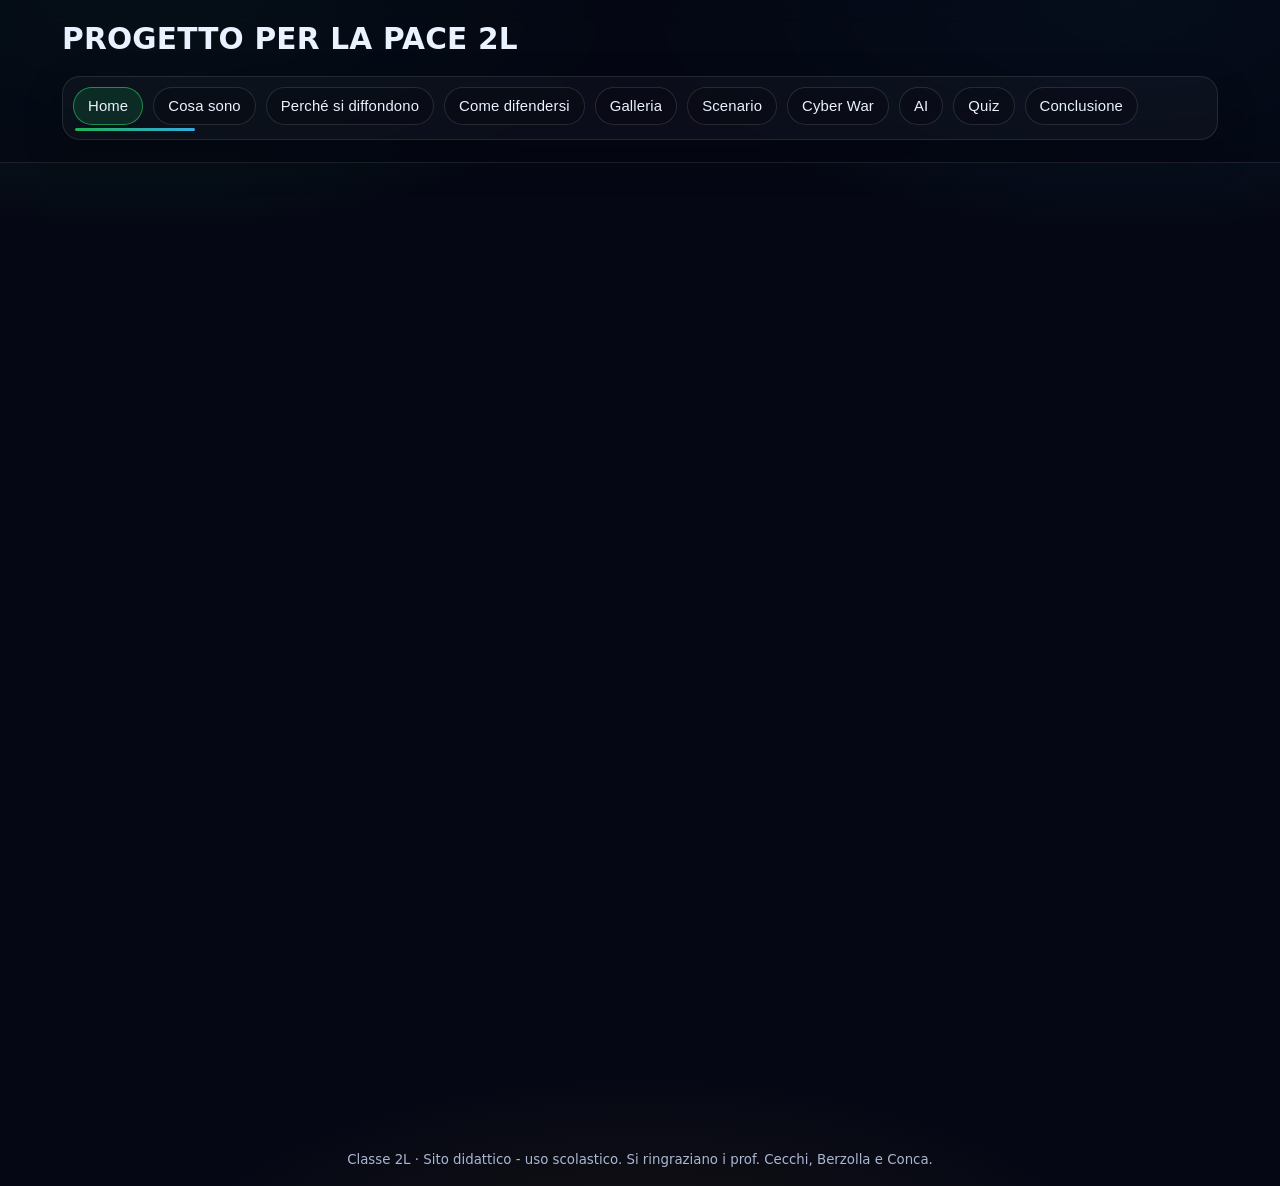
==== commit 83e62b85: "Add files via upload" ====
--- a/index.html
+++ b/index.html
@@ -1,9 +1,9 @@
-<!DOCTYPE html>
+﻿<!DOCTYPE html>
 <html lang="it">
 <head>
   <meta charset="UTF-8" />
   <meta name="viewport" content="width=device-width, initial-scale=1.0" />
-  <title>Stop Fake News – Progetto 2L</title>
+  <title>PROGETTO PER LA PACE 2L</title>
 
   <style>
     :root{
@@ -498,8 +498,8 @@
     <div class="wrap">
       <div class="top">
         <div>
-          <h1>Stop Fake News</h1>
-          <p class="sub">Progetto 2L</p>
+          <h1>PROGETTO PER LA PACE 2L</h1>
+          <p class="sub"></p>
         </div>
       </div>
 
@@ -510,6 +510,7 @@
   <button class="tab" data-target="difendersi">Come difendersi</button>
   <button class="tab" data-target="galleria">Galleria</button>
   <button class="tab" data-target="scenario">Scenario</button>
+  <button class="tab" data-target="cyberwar">Cyber War</button>
   <button class="tab" data-target="ai">AI</button>
   <button class="tab" data-target="quiz">Quiz</button>
   <button class="tab" data-target="conclusione">Conclusione</button>
@@ -531,9 +532,9 @@
 
           <div style="margin-top:12px; padding:14px; border-radius:18px; border:1px solid var(--line); background:rgba(0,0,0,.22)">
             <div style="font-size:1.15rem; font-weight:800; letter-spacing:.6px; text-transform:uppercase; color:var(--text)">
-              COMPONENTI DEL GRUPPO 🦁
+              COMPONENTI DEL GRUPPO 
             </div>
-            <div class="teamRow" aria-label="Componenti del gruppo 🦁">
+            <div class="teamRow" aria-label="Componenti del gruppo ">
   <!-- Opzione con immagine -->
   
     <span class="personChip">
@@ -574,8 +575,9 @@
           </p>
 
           <div class="btnrow">
-            <button class="btn primary" data-jump="difendersi"><span class="dot"></span>Vai a “Come difendersi”</button>
-            <button class="btn info" data-jump="galleria"><span class="dot"></span>Apri la galleria</button>
+            <button class="btn primary" data-jump="difendersi"><span class="dot"></span>Vai a "Come difendersi"</button>
+            <button class="btn info" data-jump="galleria"><span class="dot"></span>Apri la galleria</button>
+            <button class="btn" onclick="window.open('Cyber Warfare/index.html','_blank')"><span class="dot"></span>Apri altro sito</button>
           </div>
 
           <div class="chips">
@@ -600,7 +602,7 @@
             <li>Chi pubblica? È chiaro e rintracciabile?</li>
             <li>La data è presente? Il contenuto è attuale?</li>
             <li>Ci sono dettagli concreti o solo frasi vaghe?</li>
-            <li>Il contenuto spinge a “inoltrare subito”?</li>
+            <li>Il contenuto spinge a "inoltrare subito"?</li>
             <li>Immagini/video: potrebbero essere vecchi o modificati?</li>
           </ul>
         </aside>
@@ -615,7 +617,7 @@
           <h2 class="title">Definizione semplice</h2>
           <p class="muted">
             Una fake news è un contenuto falso o manipolato che sembra una notizia vera.
-            Spesso usa un linguaggio emotivo e immagini “forti” per convincere velocemente.
+            Spesso usa un linguaggio emotivo e immagini "forti" per convincere velocemente.
           </p>
           <hr />
           <h3 style="margin:0 0 8px">Tipi comuni</h3>
@@ -654,15 +656,15 @@
           </ul>
           <hr />
           <p class="muted">
-            Online i contenuti estremi hanno più visibilità: per questo serve un comportamento più “lento”.
+            Online i contenuti estremi hanno più visibilità: per questo serve un comportamento più "lento".
           </p>
         </div>
 
         <aside class="card reveal">
           <span class="badge">Falso mito</span>
-          <h3 style="margin:10px 0 6px">“Se lo dicono in tanti, è vero”</h3>
+          <h3 style="margin:10px 0 6px">"Se lo dicono in tanti, è vero"</h3>
           <p class="muted">
-            Le condivisioni misurano quanto un contenuto è “coinvolgente”, non quanto è corretto.
+            Le condivisioni misurano quanto un contenuto è "coinvolgente", non quanto è corretto.
           </p>
         </aside>
       </div>
@@ -677,21 +679,21 @@
           <ul class="list">
             <li><strong>Leggi oltre il titolo</strong> (spesso è la parte più ingannevole).</li>
             <li><strong>Cerca dettagli concreti</strong> (date, luoghi, numeri spiegati).</li>
-            <li><strong>Valuta il sito</strong> (contatti, “Chi siamo”, qualità del testo).</li>
+            <li><strong>Valuta il sito</strong> (contatti, "Chi siamo", qualità del testo).</li>
             <li><strong>Confronta più fonti</strong> (se è importante, deve comparire anche altrove).</li>
             <li><strong>Occhio alle immagini</strong> (possono essere vecchie o modificate).</li>
           </ul>
           <hr />
           <div class="callout">
             <strong style="color:var(--text)">Regola pratica:</strong>
-            se non sei sicuro → non condividere.
+            se non sei sicuro -> non condividere.
           </div>
         </div>
 
         <aside class="card reveal">
           <span class="badge">Nota</span>
           <p class="muted" style="margin:10px 0 0">
-            Anche un sito “bello” può essere poco affidabile: conta la trasparenza, non solo l’aspetto.
+            Anche un sito "bello" può essere poco affidabile: conta la trasparenza, non solo l'aspetto.
           </p>
         </aside>
       </div>
@@ -726,8 +728,8 @@
           <span class="badge">Suggerimento</span>
           <h3 style="margin:10px 0 6px">Come usare la galleria</h3>
           <ul class="list">
-            <li>Carica 6–12 esempi reali (screenshot) e descrivili.</li>
-            <li>Indica il “segnale” (titolo, immagine, contesto, truffa).</li>
+            <li>Carica 6-12 esempi reali (screenshot) e descrivili.</li>
+            <li>Indica il "segnale" (titolo, immagine, contesto, truffa).</li>
             <li>Non inserire dati personali (nomi/volti) se non serve.</li>
           </ul>
         </aside>
@@ -755,8 +757,48 @@
           </p>
         </aside>
       </div>
+    </section>
+    <!-- CYBER WAR -->
+    <section class="page" id="cyberwar">
+      <div class="grid">
+        <div class="card reveal">
+          <span class="badge">Cyber Warfare</span>
+          <h2 class="title">Minacce digitali e difesa</h2>
+          <p class="muted">
+            La cyber warfare comprende attacchi digitali usati per danneggiare sistemi, dati o servizi.
+            Alcune tecniche comuni sono phishing, malware e attacchi DoS/DDoS.
+          </p>
+          <hr />
+          <h3 style="margin:0 0 8px">Tipi di minaccia</h3>
+          <ul class="list">
+            <li><strong>Phishing:</strong> messaggi o siti falsi per rubare credenziali e dati.</li>
+            <li><strong>Malware:</strong> software malevoli come trojan, ransomware e spyware.</li>
+            <li><strong>Virus famosi:</strong> Stuxnet, Shamoon, NotPetya.</li>
+            <li><strong>DoS/DDoS:</strong> sovraccarico di richieste per bloccare servizi online.</li>
+          </ul>
+          <hr />
+          <h3 style="margin:0 0 8px">Come proteggersi</h3>
+          <ul class="list">
+            <li>Aggiorna sistema operativo e software.</li>
+            <li>Usa antivirus e autenticazione a due fattori.</li>
+            <li>Non aprire link o allegati sospetti.</li>
+            <li>Esegui backup regolari dei dati importanti.</li>
+          </ul>
+
+          <div class="btnrow">
+            <button class="btn primary" onclick="window.open('Cyber Warfare/index.html','_blank')"><span class="dot"></span>Apri index dell'altro sito</button>
+          </div>
+        </div>
+
+        <aside class="card reveal">
+          <span class="badge">Aspetti legali</span>
+          <p class="muted" style="margin:10px 0 0">
+            In Italia, accesso abusivo e danneggiamento di sistemi informatici possono comportare sanzioni
+            economiche e pene detentive, in base alla gravita del danno.
+          </p>
+        </aside>
+      </div>
     </section>
-
     <!-- AI -->
     <section class="page" id="ai">
       <div class="grid">
@@ -771,7 +813,7 @@
           </div>
 
           <p class="muted">
-            Incolla titolo e testo. L’AI restituisce un esito (vero/falso/incerto), confidenza e cosa verificare.
+            Incolla titolo e testo. L'AI restituisce un esito (vero/falso/incerto), confidenza e cosa verificare.
           </p>
 
           <hr />
@@ -807,10 +849,10 @@
           <span class="badge">Suggerimenti</span>
           <h3 style="margin:10px 0 6px">Buone pratiche</h3>
           <ul class="list">
-            <li>Controlla data, autore e “Chi siamo”.</li>
+            <li>Controlla data, autore e "Chi siamo".</li>
             <li>Confronta almeno 2 fonti affidabili.</li>
             <li>Immagini: usa la ricerca inversa.</li>
-            <li>Se chiede credenziali/dati → probabile truffa.</li>
+            <li>Se chiede credenziali/dati -> probabile truffa.</li>
           </ul>
         </aside>
       </div>
@@ -850,9 +892,9 @@
           <span class="badge">Suggerimento</span>
           <h3 style="margin:10px 0 6px">Trucchi per vincere</h3>
           <ul class="list">
-            <li>Occhio a titoli troppo emotivi o “urgenti”.</li>
-            <li>Se mancano date, fonti, dettagli → sospetto.</li>
-            <li>Se chiede di condividere subito → spesso è fake.</li>
+            <li>Occhio a titoli troppo emotivi o "urgenti".</li>
+            <li>Se mancano date, fonti, dettagli -> sospetto.</li>
+            <li>Se chiede di condividere subito -> spesso è fake.</li>
             <li>Confronta sempre più fonti affidabili.</li>
           </ul>
         </aside>
@@ -866,7 +908,7 @@
           <span class="badge">Conclusione</span>
           <h2 class="title">Messaggio finale</h2>
           <p class="muted">
-            Ridurre le fake news non richiede essere “esperti”: basta rallentare, usare buon senso e non agire d’impulso.
+            Ridurre le fake news non richiede essere "esperti": basta rallentare, usare buon senso e non agire d'impulso.
             Condividere meno e meglio aiuta tutti.
           </p>
           <hr />
@@ -881,7 +923,7 @@
         <aside class="card reveal">
           <span class="badge">Credits</span>
           <p class="muted" style="margin:10px 0 0">
-            Progetto 2L · Sito didattico – uso scolastico.
+            Progetto 2L · Sito didattico - uso scolastico.<br/>Si ringraziano i prof. Cecchi, Berzolla e Conca.
           </p>
         </aside>
       </div>
@@ -906,7 +948,7 @@
           <div class="gtags" id="mTags"></div>
           <hr/>
           <p class="muted" style="margin:0">
-            Suggerimento: qui puoi scrivere “perché è ingannevole” e cosa fare.
+            Suggerimento: qui puoi scrivere "perché è ingannevole" e cosa fare.
           </p>
         </div>
       </div>
@@ -916,7 +958,7 @@
   <button class="floatTop" id="floatTop" title="Torna su">↑</button>
 
   <footer>
-    <small>Classe 2L · Sito didattico – uso scolastico</small>
+    <small>Classe 2L · Sito didattico - uso scolastico. Si ringraziano i prof. Cecchi, Berzolla e Conca.</small>
   </footer>
 
   <script>
@@ -992,7 +1034,7 @@
     const items = [
       {
         id: 1,
-        title: "Titolo clickbait: “Incredibile! Nessuno te lo dice…”",
+        title: "Titolo clickbait: "Incredibile! Nessuno te lo dice""",
         category: "clickbait",
         src: placeholder("clickbait-1"),
         desc: "Usa parole vaghe e sensazionalistiche per spingerti al click. Manca una fonte chiara.",
@@ -1008,7 +1050,7 @@
       },
       {
         id: 3,
-        title: "Truffa: “Bonus immediato – inserisci i dati”",
+        title: "Truffa: "Bonus immediato - inserisci i dati"",
         category: "truffa",
         src: placeholder("truffa-1"),
         desc: "Invito urgente + link sospetto. Verificare su siti ufficiali e non inserire credenziali.",
@@ -1019,7 +1061,7 @@
         title: "Manipolazione: grafico senza fonte",
         category: "manipolazione",
         src: placeholder("manipolazione-1"),
-        desc: "Numeri presentati senza metodo o fonte. Cerca l’ente che pubblica i dati originali.",
+        desc: "Numeri presentati senza metodo o fonte. Cerca l'ente che pubblica i dati originali.",
         tags: ["dati", "fonte", "grafico"]
       },
       {
@@ -1027,7 +1069,7 @@
         title: "Clickbait + invito a condividere",
         category: "clickbait",
         src: placeholder("clickbait-2"),
-        desc: "Frasi tipo “Condividi prima che lo cancellino”. È un segnale tipico di contenuto ingannevole.",
+        desc: "Frasi tipo "Condividi prima che lo cancellino". È un segnale tipico di contenuto ingannevole.",
         tags: ["condividi", "pressione", "virale"]
       },
       {
@@ -1170,9 +1212,9 @@
     const scenario = [
       { t: "1) Creazione", d: "Qualcuno inventa o distorce un fatto. Spesso usa un titolo forte e poco verificabile.", tip: "Segnale: poche fonti, frasi vaghe, tono emotivo." },
       { t: "2) Pubblicazione", d: "Il contenuto viene postato su un sito/pagina poco trasparente o in un gruppo.", tip: "Controlla: contatti, autore, data, qualità del testo." },
-      { t: "3) Amplificazione", d: "Viene rilanciato con “condividi subito” o con screenshot tagliati che eliminano il contesto.", tip: "Cerca il contenuto originale e confronta più fonti." },
-      { t: "4) Viralità", d: "L’algoritmo spinge ciò che genera reazioni. Commenti e rabbia aumentano la visibilità.", tip: "Rallenta: se ti provoca impulso, è un campanello d’allarme." },
-      { t: "5) Correzione", d: "Arrivano smentite, ma circolano meno. La falsa notizia resta nella memoria di molti.", tip: "Se hai condiviso, correggi: aggiorna/avvisa chi l’ha vista." }
+      { t: "3) Amplificazione", d: "Viene rilanciato con "condividi subito" o con screenshot tagliati che eliminano il contesto.", tip: "Cerca il contenuto originale e confronta più fonti." },
+      { t: "4) Viralità", d: "L'algoritmo spinge ciò che genera reazioni. Commenti e rabbia aumentano la visibilità.", tip: "Rallenta: se ti provoca impulso, è un campanello d'allarme." },
+      { t: "5) Correzione", d: "Arrivano smentite, ma circolano meno. La falsa notizia resta nella memoria di molti.", tip: "Se hai condiviso, correggi: aggiorna/avvisa chi l'ha vista." }
     ];
 
     let stepIdx = 0;
@@ -1249,7 +1291,7 @@
       if (!arr || !arr.length) return `
         <div class="card" style="background:rgba(0,0,0,.12); border-radius:16px; border:1px solid var(--line); padding:12px; box-shadow:none">
           <strong>${esc(title)}</strong>
-          <p class="muted" style="margin:8px 0 0">—</p>
+          <p class="muted" style="margin:8px 0 0">-</p>
         </div>
       `;
       return `
@@ -1272,12 +1314,12 @@
         aiOut.innerHTML = `
           <div class="callout">
             <strong style="color:var(--text)">Inserisci almeno titolo o testo</strong>
-            <p class="muted" style="margin:8px 0 0">Poi premi “Analizza con Gemini”.</p>
+            <p class="muted" style="margin:8px 0 0">Poi premi "Analizza con Gemini".</p>
           </div>`;
         return;
       }
 
-      aiOut.innerHTML = `<div class="callout">Analisi in corso…</div>`;
+      aiOut.innerHTML = `<div class="callout">Analisi in corso...</div>`;
       aiRun.disabled = true;
 
       try{
@@ -1380,22 +1422,22 @@
 
     const quiz = [
       {
-        title: "“Da domani WhatsApp diventa a pagamento: condividi per evitarlo”",
+        title: ""Da domani WhatsApp diventa a pagamento: condividi per evitarlo"",
         answer: false,
         explain: "Catena tipica: urgenza + richiesta di inoltro. Manca una fonte ufficiale."
       },
       {
-        title: "“Una foto del 2020 viene usata per dire che è successa oggi”",
+        title: ""Una foto del 2020 viene usata per dire che è successa oggi"",
         answer: false,
         explain: "Fuori contesto: immagine vera, ma descrizione falsa."
       },
       {
-        title: "“Articolo con data, autore e link verificabile a un documento ufficiale”",
+        title: ""Articolo con data, autore e link verificabile a un documento ufficiale"",
         answer: true,
         explain: "Segnale di affidabilità: permette controlli concreti (non garantisce il 100%)."
       },
       {
-        title: "“Bonus immediato: inserisci SPID e IBAN in un link ricevuto via DM”",
+        title: ""Bonus immediato: inserisci SPID e IBAN in un link ricevuto via DM"",
         answer: false,
         explain: "Probabile truffa/phishing: enti seri non chiedono dati sensibili così."
       }
@@ -1509,3 +1551,9 @@
   </script>
 </body>
 </html> 
+
+
+
+
+
+
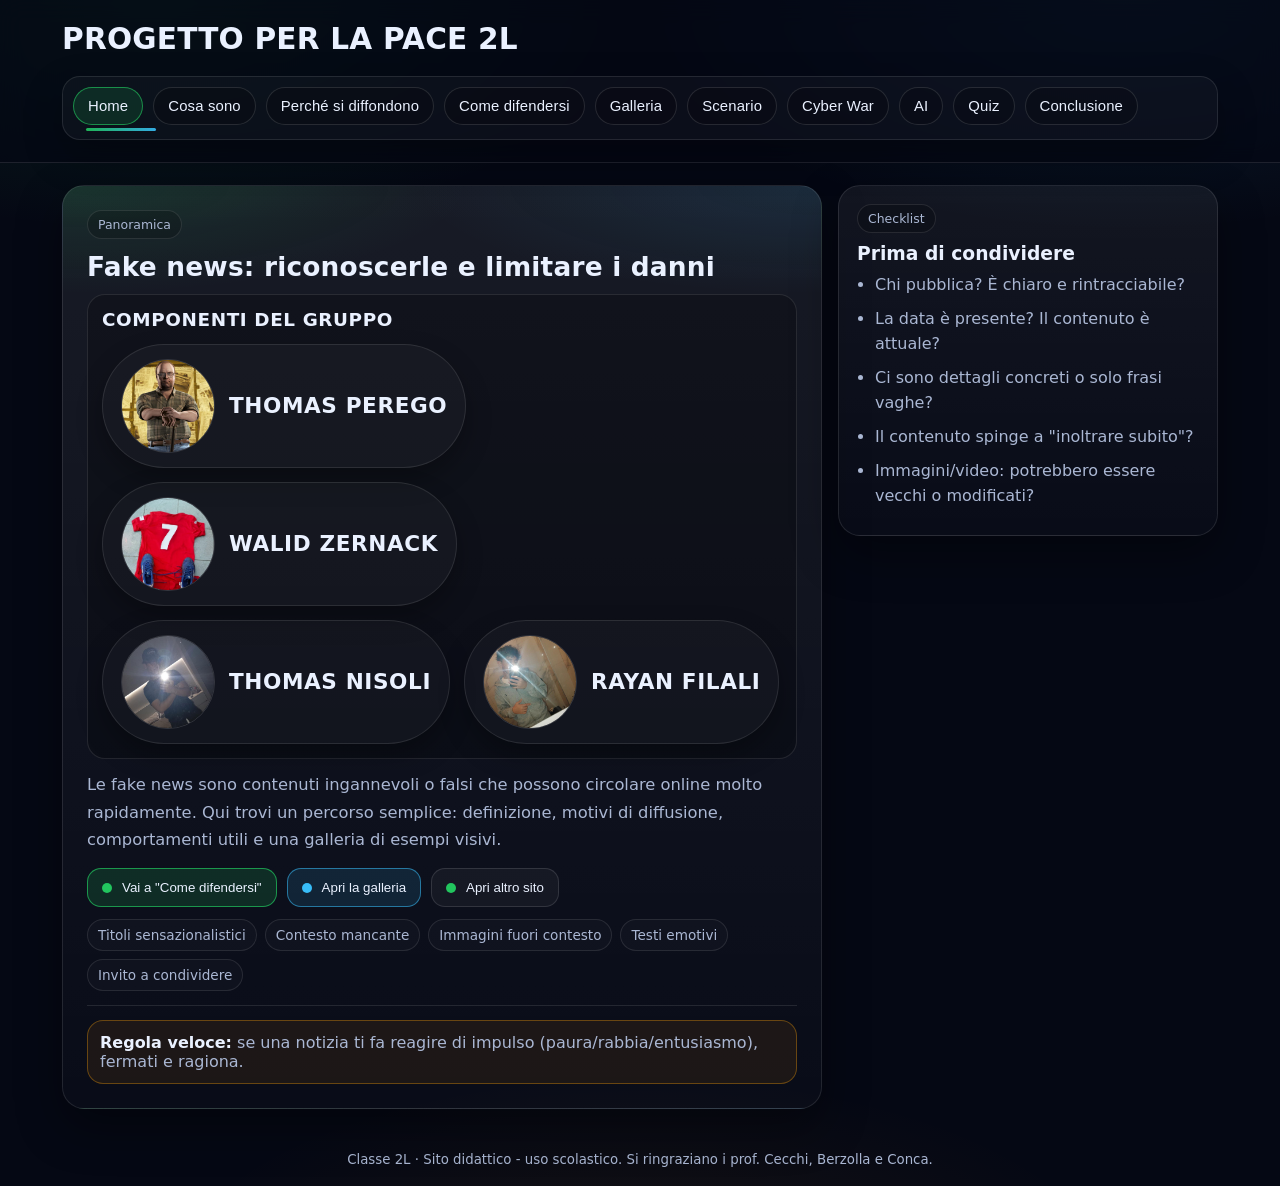
==== commit f818528e: "Update index.html" ====
--- a/index.html
+++ b/index.html
@@ -1,1559 +1,1564 @@
-﻿<!DOCTYPE html>
-<html lang="it">
-<head>
-  <meta charset="UTF-8" />
-  <meta name="viewport" content="width=device-width, initial-scale=1.0" />
-  <title>PROGETTO PER LA PACE 2L</title>
-
-  <style>
-    :root{
-  --bg:#050814;
-  --panel: rgba(255,255,255,.05);
-  --panel2: rgba(0,0,0,.18);
-  --text:#eaf1ff;
-  --muted:#aab7d3;
-  --line:rgba(255,255,255,.10);
-  --accent:#22c55e;
-  --accent2:#38bdf8;
-  --warn:#f59e0b;
-  --danger:#ef4444;
-
-  --shadow: 0 18px 45px rgba(0,0,0,.38);
-  --shadow2: 0 12px 26px rgba(0,0,0,.28);
-
-  --radius:22px;
-  --radius2:16px;
-
-  --pad:18px;
-  --gap:16px;
-}
-
-*{box-sizing:border-box}
-html{scroll-behavior:smooth}
-
-body{
-  margin:0;
-  font-family:system-ui,-apple-system,Segoe UI,Roboto,Arial,sans-serif;
-  color:var(--text);
-  background:
-    radial-gradient(900px 420px at 12% 0%, rgba(34,197,94,.14), transparent 55%),
-    radial-gradient(900px 420px at 88% 0%, rgba(56,189,248,.12), transparent 55%),
-    radial-gradient(900px 420px at 50% 110%, rgba(245,158,11,.08), transparent 55%),
-    var(--bg);
-}
-
-a{color:#9ae6b4; text-decoration:none}
-a:hover{text-decoration:underline}
-
-/* Layout */
-.wrap{max-width:1200px; margin:0 auto; padding:22px}
-.grid{display:grid; grid-template-columns: 2fr 1fr; gap:var(--gap); align-items:start;}
-@media (max-width:980px){ .grid{grid-template-columns:1fr} }
-
-/* Header / Nav (moderna, pulita, mobile-friendly) */
-header{
-  position:sticky; top:0; z-index:50;
-  background:rgba(5,8,20,.72);
-  backdrop-filter: blur(12px);
-  border-bottom:1px solid var(--line);
-}
-
-.top{
-  display:flex;
-  justify-content:space-between;
-  align-items:flex-start;
-  gap:12px;
-  flex-wrap:wrap;
-}
-
-h1{margin:0; font-size:1.85rem; letter-spacing:.2px}
-.sub{margin:6px 0 0; color:var(--muted)}
-
-.navWrap{
-  margin-top:14px;
-  display:flex;
-  gap:10px;
-  flex-wrap:wrap;
-  position:relative;
-
-  padding:10px 10px 14px;
-  border-radius:18px;
-  border:1px solid rgba(255,255,255,.10);
-  background:rgba(255,255,255,.03);
-  box-shadow: 0 16px 38px rgba(0,0,0,.25);
-}
-
-.tab{
-  border:1px solid rgba(255,255,255,.12);
-  background:rgba(0,0,0,.18);
-  color:var(--text);
-  padding:10px 14px;
-  border-radius:999px;
-  cursor:pointer;
-  font-size:.93rem;
-  letter-spacing:.15px;
-  transition: transform .12s ease, border-color .12s ease, background .12s ease;
-  user-select:none;
-}
-
-.tab:hover{
-  transform:translateY(-1px);
-  border-color:rgba(255,255,255,.20);
-  background:rgba(255,255,255,.04);
-}
-
-.tab.active{
-  border-color:rgba(34,197,94,.65);
-  background:rgba(34,197,94,.14);
-}
-
-.tab:focus-visible{
-  outline:none;
-  box-shadow: 0 0 0 3px rgba(56,189,248,.16);
-}
-
-.indicator{
-  position:absolute;
-  left:12px;
-  bottom:8px;
-  height:3px;
-  border-radius:999px;
-  background:linear-gradient(90deg, var(--accent), var(--accent2));
-  width:120px;
-  transform:translateX(0);
-  transition: transform .25s ease, width .25s ease;
-  opacity:.9;
-  pointer-events:none;
-}
-
-/* Mobile: nav scorrevole */
-@media (max-width:560px){
-  .navWrap{
-    flex-wrap:nowrap;
-    overflow-x:auto;
-    -webkit-overflow-scrolling:touch;
-    scrollbar-width:none;
-  }
-  .navWrap::-webkit-scrollbar{ display:none; }
-  .tab{ padding:10px 12px; }
-}
-
-/* Cards */
-.card{
-  background:linear-gradient(180deg, rgba(255,255,255,.06), rgba(255,255,255,.02));
-  border:1px solid rgba(255,255,255,.10);
-  border-radius:var(--radius);
-  padding:var(--pad);
-  box-shadow: var(--shadow);
-}
-
-.hero{
-  padding:24px;
-  background:
-    radial-gradient(900px 240px at 0% 0%, rgba(34,197,94,.13), transparent 45%),
-    radial-gradient(900px 240px at 100% 0%, rgba(56,189,248,.11), transparent 45%),
-    linear-gradient(180deg, rgba(255,255,255,.08), rgba(255,255,255,.02));
-}
-
-.badge{
-  display:inline-flex; align-items:center; gap:8px;
-  border:1px solid rgba(255,255,255,.10);
-  background:rgba(0,0,0,.18);
-  color:var(--muted);
-  padding:6px 10px;
-  border-radius:999px;
-  font-size:.78rem;
-}
-
-.title{margin:12px 0 8px; font-size:1.65rem; letter-spacing:.2px}
-
-.muted{
-  margin:0;
-  color:var(--muted);
-  line-height:1.7;
-  font-size:1.02rem;
-}
-
-hr{border:0; border-top:1px solid rgba(255,255,255,.10); margin:14px 0}
-
-.list{margin:0; padding-left:18px; color:var(--muted)}
-.list li{margin:8px 0; line-height:1.6}
-
-.chips{display:flex; flex-wrap:wrap; gap:8px; margin-top:12px}
-.chip{
-  border:1px solid rgba(255,255,255,.10);
-  background:rgba(255,255,255,.02);
-  color:var(--muted);
-  padding:7px 10px;
-  border-radius:999px;
-  font-size:.85rem;
-}
-
-/* Buttons */
-.btnrow{display:flex; gap:10px; flex-wrap:wrap; margin-top:14px}
-.btn{
-  display:inline-flex; align-items:center; gap:10px;
-  padding:11px 14px;
-  border-radius:14px;
-  border:1px solid rgba(255,255,255,.12);
-  background:rgba(255,255,255,.04);
-  color:var(--text);
-  cursor:pointer;
-  transition: transform .12s ease, border-color .12s ease, background .12s ease;
-}
-
-.btn:hover{
-  transform:translateY(-1px);
-  border-color:rgba(255,255,255,.20);
-  background:rgba(255,255,255,.05);
-}
-
-.btn:active{ transform: translateY(0); }
-.btn:disabled{
-  opacity:.55;
-  cursor:not-allowed;
-  transform:none;
-}
-
-.btn.primary{border-color:rgba(34,197,94,.70); background:rgba(34,197,94,.16)}
-.btn.info{border-color:rgba(56,189,248,.55); background:rgba(56,189,248,.12)}
-
-.dot{width:10px; height:10px; border-radius:50%; background:var(--accent)}
-.btn.info .dot{background:var(--accent2)}
-
-.callout{
-  border:1px solid rgba(245,158,11,.35);
-  background:rgba(245,158,11,.08);
-  border-radius:16px;
-  padding:12px;
-  color:var(--muted);
-}
-
-/* Pages + reveal */
-section.page{display:none}
-section.page.active{display:block}
-.reveal{
-  opacity:0;
-  transform: translateY(10px);
-  transition: opacity .35s ease, transform .35s ease;
-}
-.reveal.show{opacity:1; transform: translateY(0);}
-
-/* Inputs / Toolbar */
-.toolbar{
-  display:flex;
-  gap:10px;
-  flex-wrap:wrap;
-  margin-top:12px;
-}
-
-.input, .select{
-  background:rgba(255,255,255,.03);
-  border:1px solid rgba(255,255,255,.10);
-  color:var(--text);
-  padding:11px 12px;
-  border-radius:14px;
-  outline:none;
-  min-width:220px;
-}
-
-.input:focus, .select:focus{
-  border-color: rgba(56,189,248,.35);
-  box-shadow: 0 0 0 3px rgba(56,189,248,.12);
-}
-
-.select{min-width:180px}
-
-/* Gallery */
-.gallery{
-  margin-top:14px;
-  display:grid;
-  grid-template-columns: repeat(3, 1fr);
-  gap:12px;
-}
-@media (max-width:980px){ .gallery{grid-template-columns: repeat(2, 1fr);} }
-@media (max-width:560px){ .gallery{grid-template-columns: 1fr;} }
-
-.gcard{
-  border:1px solid rgba(255,255,255,.10);
-  background:rgba(0,0,0,.16);
-  border-radius:16px;
-  overflow:hidden;
-  cursor:pointer;
-  transition: transform .12s ease, border-color .12s ease;
-  box-shadow: var(--shadow2);
-}
-
-.gcard:hover{
-  transform:translateY(-2px);
-  border-color:rgba(255,255,255,.18);
-}
-
-.gimg{
-  height:170px;
-  background:#0a0f1f;
-  display:block;
-  width:100%;
-  object-fit:cover;
-  transition: transform .18s ease;
-}
-.gcard:hover .gimg{ transform: scale(1.03); }
-
-.gbody{padding:12px}
-.gtitle{margin:0 0 6px; font-size:1rem}
-.gmeta{margin:0; color:var(--muted); font-size:.92rem; line-height:1.55}
-.gtags{margin-top:10px; display:flex; flex-wrap:wrap; gap:6px}
-.tag{
-  font-size:.78rem;
-  padding:4px 8px;
-  border-radius:999px;
-  border:1px solid rgba(255,255,255,.10);
-  color:var(--muted);
-  background:rgba(255,255,255,.02);
-}
-
-/* Modal */
-.modal{
-  position:fixed; inset:0;
-  background:rgba(0,0,0,.55);
-  display:none;
-  align-items:center;
-  justify-content:center;
-  padding:18px;
-  z-index:200;
-}
-.modal.show{display:flex}
-
-.modalCard{
-  max-width:980px;
-  width:100%;
-  border-radius:22px;
-  border:1px solid rgba(255,255,255,.10);
-  background:linear-gradient(180deg, rgba(255,255,255,.06), rgba(255,255,255,.02));
-  box-shadow: var(--shadow);
-  overflow:hidden;
-}
-
-.modalTop{
-  display:flex; justify-content:space-between; align-items:center;
-  padding:12px 14px;
-  border-bottom:1px solid rgba(255,255,255,.10);
-  background:rgba(0,0,0,.18);
-}
-
-.xbtn{
-  border:1px solid rgba(255,255,255,.10);
-  background:rgba(255,255,255,.03);
-  color:var(--text);
-  border-radius:12px;
-  padding:8px 10px;
-  cursor:pointer;
-}
-
-.modalContent{
-  display:grid;
-  grid-template-columns: 1.4fr 1fr;
-  gap:0;
-}
-@media (max-width:900px){ .modalContent{grid-template-columns:1fr;} }
-
-.modalImg{
-  width:100%;
-  height:420px;
-  object-fit:cover;
-  background:#0a0f1f;
-}
-
-.modalSide{
-  padding:14px;
-  border-left:1px solid rgba(255,255,255,.10);
-}
-@media (max-width:900px){
-  .modalSide{border-left:0; border-top:1px solid rgba(255,255,255,.10);}
-}
-
-/* Scenario */
-.steps{
-  display:flex; gap:10px; flex-wrap:wrap;
-  margin-top:10px;
-}
-.stepBtn{
-  padding:9px 12px;
-  border-radius:999px;
-  border:1px solid rgba(255,255,255,.10);
-  background:rgba(255,255,255,.03);
-  color:var(--text);
-  cursor:pointer;
-  transition: transform .12s ease, border-color .12s ease, background .12s ease;
-}
-.stepBtn:hover{
-  transform: translateY(-1px);
-  border-color: rgba(255,255,255,.18);
-  background: rgba(255,255,255,.04);
-}
-.stepBtn.active{
-  border-color:rgba(34,197,94,.65);
-  background:rgba(34,197,94,.14);
-}
-
-/* Floating top */
-.floatTop{
-  position:fixed;
-  right:18px; bottom:18px;
-  padding:10px 12px;
-  border-radius:14px;
-  border:1px solid rgba(255,255,255,.10);
-  background:rgba(5,8,20,.70);
-  backdrop-filter: blur(10px);
-  color:var(--text);
-  cursor:pointer;
-  box-shadow: var(--shadow2);
-  display:none;
-  z-index:150;
-}
-.floatTop.show{display:block}
-
-footer{padding:18px; text-align:center; color:var(--muted)}
-
-/* Quiz feedback */
-.quizOk{
-  border-color: rgba(34,197,94,.55) !important;
-  background: rgba(34,197,94,.08) !important;
-}
-.quizBad{
-  border-color: rgba(239,68,68,.45) !important;
-  background: rgba(239,68,68,.08) !important;
-}
-
-/* Team chips (avatar invariati 94x94) */
-.teamRow{
-  display:flex;
-  flex-wrap:wrap;
-  gap:14px;
-  margin-top:14px;
-}
-
-.personChip{
-  display:flex;
-  align-items:center;
-  gap:14px;
-  padding:14px 18px;
-  border-radius:999px;
-  border:1px solid rgba(255,255,255,.10);
-  background:rgba(255,255,255,.03);
-  box-shadow: var(--shadow2);
-  transition: transform .12s ease, border-color .12s ease, background .12s ease;
-}
-
-.personChip:hover{
-  transform: translateY(-2px);
-  border-color: rgba(255,255,255,.20);
-  background: rgba(255,255,255,.04);
-}
-
-/* AVATAR: rimane uguale */
-.avatar{
-  width:94px;
-  height:94px;
-  border-radius:999px;
-  object-fit:cover;
-  border:1px solid rgba(255,255,255,.14);
-}
-
-.personText{
-  display:flex;
-  flex-direction:column;
-  justify-content:center;
-  line-height:1.15;
-}
-
-.personName{
-  font-size:1.35rem;
-  font-weight:900;
-  letter-spacing:.6px;
-  text-transform:uppercase;
-  color:var(--text);
-}
-
-.personQuote{
-  margin-top:6px;
-  font-size:.95rem;
-  color:var(--muted);
-  letter-spacing:.2px;
-  line-height:1.3;
-  max-width:280px;
-}
-
-/* Mobile: chip full width */
-@media (max-width:560px){
-  .personChip{ width:100%; }
-  .personQuote{ max-width:none; }
-}
-
-  </style>
-</head>
-
-<body>
-  <header>
-    <div class="wrap">
-      <div class="top">
-        <div>
-          <h1>PROGETTO PER LA PACE 2L</h1>
-          <p class="sub"></p>
-        </div>
-      </div>
-
-      <nav class="navWrap" id="navWrap">
-  <button class="tab active" data-target="home">Home</button>
-  <button class="tab" data-target="cosa">Cosa sono</button>
-  <button class="tab" data-target="perche">Perché si diffondono</button>
-  <button class="tab" data-target="difendersi">Come difendersi</button>
-  <button class="tab" data-target="galleria">Galleria</button>
-  <button class="tab" data-target="scenario">Scenario</button>
+﻿<!DOCTYPE html>
+<html lang="it">
+<head>
+  <meta charset="UTF-8" />
+  <meta name="viewport" content="width=device-width, initial-scale=1.0" />
+  <title>PROGETTO PER LA PACE 2L</title>
+
+  <style>
+    :root{
+  --bg:#050814;
+  --panel: rgba(255,255,255,.05);
+  --panel2: rgba(0,0,0,.18);
+  --text:#eaf1ff;
+  --muted:#aab7d3;
+  --line:rgba(255,255,255,.10);
+  --accent:#22c55e;
+  --accent2:#38bdf8;
+  --warn:#f59e0b;
+  --danger:#ef4444;
+
+  --shadow: 0 18px 45px rgba(0,0,0,.38);
+  --shadow2: 0 12px 26px rgba(0,0,0,.28);
+
+  --radius:22px;
+  --radius2:16px;
+
+  --pad:18px;
+  --gap:16px;
+}
+
+*{box-sizing:border-box}
+html{scroll-behavior:smooth}
+
+body{
+  margin:0;
+  font-family:system-ui,-apple-system,Segoe UI,Roboto,Arial,sans-serif;
+  color:var(--text);
+  background:
+    radial-gradient(900px 420px at 12% 0%, rgba(34,197,94,.14), transparent 55%),
+    radial-gradient(900px 420px at 88% 0%, rgba(56,189,248,.12), transparent 55%),
+    radial-gradient(900px 420px at 50% 110%, rgba(245,158,11,.08), transparent 55%),
+    var(--bg);
+}
+
+a{color:#9ae6b4; text-decoration:none}
+a:hover{text-decoration:underline}
+
+/* Layout */
+.wrap{max-width:1200px; margin:0 auto; padding:22px}
+.grid{display:grid; grid-template-columns: 2fr 1fr; gap:var(--gap); align-items:start;}
+@media (max-width:980px){ .grid{grid-template-columns:1fr} }
+
+/* Header / Nav (moderna, pulita, mobile-friendly) */
+header{
+  position:sticky; top:0; z-index:50;
+  background:rgba(5,8,20,.72);
+  backdrop-filter: blur(12px);
+  border-bottom:1px solid var(--line);
+}
+
+.top{
+  display:flex;
+  justify-content:space-between;
+  align-items:flex-start;
+  gap:12px;
+  flex-wrap:wrap;
+}
+
+h1{margin:0; font-size:1.85rem; letter-spacing:.2px}
+.sub{margin:6px 0 0; color:var(--muted)}
+
+.navWrap{
+  margin-top:14px;
+  display:flex;
+  gap:10px;
+  flex-wrap:wrap;
+  position:relative;
+
+  padding:10px 10px 14px;
+  border-radius:18px;
+  border:1px solid rgba(255,255,255,.10);
+  background:rgba(255,255,255,.03);
+  box-shadow: 0 16px 38px rgba(0,0,0,.25);
+}
+
+.tab{
+  border:1px solid rgba(255,255,255,.12);
+  background:rgba(0,0,0,.18);
+  color:var(--text);
+  padding:10px 14px;
+  border-radius:999px;
+  cursor:pointer;
+  font-size:.93rem;
+  letter-spacing:.15px;
+  transition: transform .12s ease, border-color .12s ease, background .12s ease;
+  user-select:none;
+}
+
+.tab:hover{
+  transform:translateY(-1px);
+  border-color:rgba(255,255,255,.20);
+  background:rgba(255,255,255,.04);
+}
+
+.tab.active{
+  border-color:rgba(34,197,94,.65);
+  background:rgba(34,197,94,.14);
+}
+
+.tab:focus-visible{
+  outline:none;
+  box-shadow: 0 0 0 3px rgba(56,189,248,.16);
+}
+
+.indicator{
+  position:absolute;
+  left:12px;
+  bottom:8px;
+  height:3px;
+  border-radius:999px;
+  background:linear-gradient(90deg, var(--accent), var(--accent2));
+  width:120px;
+  transform:translateX(0);
+  transition: transform .25s ease, width .25s ease;
+  opacity:.9;
+  pointer-events:none;
+}
+
+/* Mobile: nav scorrevole */
+@media (max-width:560px){
+  .navWrap{
+    flex-wrap:nowrap;
+    overflow-x:auto;
+    -webkit-overflow-scrolling:touch;
+    scrollbar-width:none;
+  }
+  .navWrap::-webkit-scrollbar{ display:none; }
+  .tab{ padding:10px 12px; }
+}
+
+/* Cards */
+.card{
+  background:linear-gradient(180deg, rgba(255,255,255,.06), rgba(255,255,255,.02));
+  border:1px solid rgba(255,255,255,.10);
+  border-radius:var(--radius);
+  padding:var(--pad);
+  box-shadow: var(--shadow);
+}
+
+.hero{
+  padding:24px;
+  background:
+    radial-gradient(900px 240px at 0% 0%, rgba(34,197,94,.13), transparent 45%),
+    radial-gradient(900px 240px at 100% 0%, rgba(56,189,248,.11), transparent 45%),
+    linear-gradient(180deg, rgba(255,255,255,.08), rgba(255,255,255,.02));
+}
+
+.badge{
+  display:inline-flex; align-items:center; gap:8px;
+  border:1px solid rgba(255,255,255,.10);
+  background:rgba(0,0,0,.18);
+  color:var(--muted);
+  padding:6px 10px;
+  border-radius:999px;
+  font-size:.78rem;
+}
+
+.title{margin:12px 0 8px; font-size:1.65rem; letter-spacing:.2px}
+
+.muted{
+  margin:0;
+  color:var(--muted);
+  line-height:1.7;
+  font-size:1.02rem;
+}
+
+hr{border:0; border-top:1px solid rgba(255,255,255,.10); margin:14px 0}
+
+.list{margin:0; padding-left:18px; color:var(--muted)}
+.list li{margin:8px 0; line-height:1.6}
+
+.chips{display:flex; flex-wrap:wrap; gap:8px; margin-top:12px}
+.chip{
+  border:1px solid rgba(255,255,255,.10);
+  background:rgba(255,255,255,.02);
+  color:var(--muted);
+  padding:7px 10px;
+  border-radius:999px;
+  font-size:.85rem;
+}
+
+/* Buttons */
+.btnrow{display:flex; gap:10px; flex-wrap:wrap; margin-top:14px}
+.btn{
+  display:inline-flex; align-items:center; gap:10px;
+  padding:11px 14px;
+  border-radius:14px;
+  border:1px solid rgba(255,255,255,.12);
+  background:rgba(255,255,255,.04);
+  color:var(--text);
+  cursor:pointer;
+  transition: transform .12s ease, border-color .12s ease, background .12s ease;
+}
+
+.btn:hover{
+  transform:translateY(-1px);
+  border-color:rgba(255,255,255,.20);
+  background:rgba(255,255,255,.05);
+}
+
+.btn:active{ transform: translateY(0); }
+.btn:disabled{
+  opacity:.55;
+  cursor:not-allowed;
+  transform:none;
+}
+
+.btn.primary{border-color:rgba(34,197,94,.70); background:rgba(34,197,94,.16)}
+.btn.info{border-color:rgba(56,189,248,.55); background:rgba(56,189,248,.12)}
+
+.dot{width:10px; height:10px; border-radius:50%; background:var(--accent)}
+.btn.info .dot{background:var(--accent2)}
+
+.callout{
+  border:1px solid rgba(245,158,11,.35);
+  background:rgba(245,158,11,.08);
+  border-radius:16px;
+  padding:12px;
+  color:var(--muted);
+}
+
+/* Pages + reveal */
+section.page{display:none}
+section.page.active{display:block}
+.reveal{
+  opacity:0;
+  transform: translateY(10px);
+  transition: opacity .35s ease, transform .35s ease;
+}
+.reveal.show{opacity:1; transform: translateY(0);}
+
+/* Inputs / Toolbar */
+.toolbar{
+  display:flex;
+  gap:10px;
+  flex-wrap:wrap;
+  margin-top:12px;
+}
+
+.input, .select{
+  background:rgba(255,255,255,.03);
+  border:1px solid rgba(255,255,255,.10);
+  color:var(--text);
+  padding:11px 12px;
+  border-radius:14px;
+  outline:none;
+  min-width:220px;
+}
+
+.input:focus, .select:focus{
+  border-color: rgba(56,189,248,.35);
+  box-shadow: 0 0 0 3px rgba(56,189,248,.12);
+}
+
+.select{min-width:180px}
+
+/* Gallery */
+.gallery{
+  margin-top:14px;
+  display:grid;
+  grid-template-columns: repeat(3, 1fr);
+  gap:12px;
+}
+@media (max-width:980px){ .gallery{grid-template-columns: repeat(2, 1fr);} }
+@media (max-width:560px){ .gallery{grid-template-columns: 1fr;} }
+
+.gcard{
+  border:1px solid rgba(255,255,255,.10);
+  background:rgba(0,0,0,.16);
+  border-radius:16px;
+  overflow:hidden;
+  cursor:pointer;
+  transition: transform .12s ease, border-color .12s ease;
+  box-shadow: var(--shadow2);
+}
+
+.gcard:hover{
+  transform:translateY(-2px);
+  border-color:rgba(255,255,255,.18);
+}
+
+.gimg{
+  height:170px;
+  background:#0a0f1f;
+  display:block;
+  width:100%;
+  object-fit:cover;
+  transition: transform .18s ease;
+}
+.gcard:hover .gimg{ transform: scale(1.03); }
+
+.gbody{padding:12px}
+.gtitle{margin:0 0 6px; font-size:1rem}
+.gmeta{margin:0; color:var(--muted); font-size:.92rem; line-height:1.55}
+.gtags{margin-top:10px; display:flex; flex-wrap:wrap; gap:6px}
+.tag{
+  font-size:.78rem;
+  padding:4px 8px;
+  border-radius:999px;
+  border:1px solid rgba(255,255,255,.10);
+  color:var(--muted);
+  background:rgba(255,255,255,.02);
+}
+
+/* Modal */
+.modal{
+  position:fixed; inset:0;
+  background:rgba(0,0,0,.55);
+  display:none;
+  align-items:center;
+  justify-content:center;
+  padding:18px;
+  z-index:200;
+}
+.modal.show{display:flex}
+
+.modalCard{
+  max-width:980px;
+  width:100%;
+  border-radius:22px;
+  border:1px solid rgba(255,255,255,.10);
+  background:linear-gradient(180deg, rgba(255,255,255,.06), rgba(255,255,255,.02));
+  box-shadow: var(--shadow);
+  overflow:hidden;
+}
+
+.modalTop{
+  display:flex; justify-content:space-between; align-items:center;
+  padding:12px 14px;
+  border-bottom:1px solid rgba(255,255,255,.10);
+  background:rgba(0,0,0,.18);
+}
+
+.xbtn{
+  border:1px solid rgba(255,255,255,.10);
+  background:rgba(255,255,255,.03);
+  color:var(--text);
+  border-radius:12px;
+  padding:8px 10px;
+  cursor:pointer;
+}
+
+.modalContent{
+  display:grid;
+  grid-template-columns: 1.4fr 1fr;
+  gap:0;
+}
+@media (max-width:900px){ .modalContent{grid-template-columns:1fr;} }
+
+.modalImg{
+  width:100%;
+  height:420px;
+  object-fit:cover;
+  background:#0a0f1f;
+}
+
+.modalSide{
+  padding:14px;
+  border-left:1px solid rgba(255,255,255,.10);
+}
+@media (max-width:900px){
+  .modalSide{border-left:0; border-top:1px solid rgba(255,255,255,.10);}
+}
+
+/* Scenario */
+.steps{
+  display:flex; gap:10px; flex-wrap:wrap;
+  margin-top:10px;
+}
+.stepBtn{
+  padding:9px 12px;
+  border-radius:999px;
+  border:1px solid rgba(255,255,255,.10);
+  background:rgba(255,255,255,.03);
+  color:var(--text);
+  cursor:pointer;
+  transition: transform .12s ease, border-color .12s ease, background .12s ease;
+}
+.stepBtn:hover{
+  transform: translateY(-1px);
+  border-color: rgba(255,255,255,.18);
+  background: rgba(255,255,255,.04);
+}
+.stepBtn.active{
+  border-color:rgba(34,197,94,.65);
+  background:rgba(34,197,94,.14);
+}
+
+/* Floating top */
+.floatTop{
+  position:fixed;
+  right:18px; bottom:18px;
+  padding:10px 12px;
+  border-radius:14px;
+  border:1px solid rgba(255,255,255,.10);
+  background:rgba(5,8,20,.70);
+  backdrop-filter: blur(10px);
+  color:var(--text);
+  cursor:pointer;
+  box-shadow: var(--shadow2);
+  display:none;
+  z-index:150;
+}
+.floatTop.show{display:block}
+
+footer{padding:18px; text-align:center; color:var(--muted)}
+
+/* Quiz feedback */
+.quizOk{
+  border-color: rgba(34,197,94,.55) !important;
+  background: rgba(34,197,94,.08) !important;
+}
+.quizBad{
+  border-color: rgba(239,68,68,.45) !important;
+  background: rgba(239,68,68,.08) !important;
+}
+
+/* Team chips (avatar invariati 94x94) */
+.teamRow{
+  display:flex;
+  flex-wrap:wrap;
+  gap:14px;
+  margin-top:14px;
+}
+
+.personChip{
+  display:flex;
+  align-items:center;
+  gap:14px;
+  padding:14px 18px;
+  border-radius:999px;
+  border:1px solid rgba(255,255,255,.10);
+  background:rgba(255,255,255,.03);
+  box-shadow: var(--shadow2);
+  transition: transform .12s ease, border-color .12s ease, background .12s ease;
+}
+
+.personChip:hover{
+  transform: translateY(-2px);
+  border-color: rgba(255,255,255,.20);
+  background: rgba(255,255,255,.04);
+}
+
+/* AVATAR: rimane uguale */
+.avatar{
+  width:94px;
+  height:94px;
+  border-radius:999px;
+  object-fit:cover;
+  border:1px solid rgba(255,255,255,.14);
+}
+
+.personText{
+  display:flex;
+  flex-direction:column;
+  justify-content:center;
+  line-height:1.15;
+}
+
+.personName{
+  font-size:1.35rem;
+  font-weight:900;
+  letter-spacing:.6px;
+  text-transform:uppercase;
+  color:var(--text);
+}
+
+.personQuote{
+  margin-top:6px;
+  font-size:.95rem;
+  color:var(--muted);
+  letter-spacing:.2px;
+  line-height:1.3;
+  max-width:280px;
+}
+
+/* Mobile: chip full width */
+@media (max-width:560px){
+  .personChip{ width:100%; }
+  .personQuote{ max-width:none; }
+}
+
+  </style>
+</head>
+
+<body>
+  <header>
+    <div class="wrap">
+      <div class="top">
+        <div>
+          <h1>PROGETTO PER LA PACE 2L</h1>
+          <p class="sub"></p>
+        </div>
+      </div>
+
+      <nav class="navWrap" id="navWrap">
+  <button class="tab active" data-target="home">Home</button>
+  <button class="tab" data-target="cosa">Cosa sono</button>
+  <button class="tab" data-target="perche">Perché si diffondono</button>
+  <button class="tab" data-target="difendersi">Come difendersi</button>
+  <button class="tab" data-target="galleria">Galleria</button>
+  <button class="tab" data-target="scenario">Scenario</button>
   <button class="tab" data-target="cyberwar">Cyber War</button>
-  <button class="tab" data-target="ai">AI</button>
-  <button class="tab" data-target="quiz">Quiz</button>
-  <button class="tab" data-target="conclusione">Conclusione</button>
-
-  <div class="indicator" id="indicator"></div>
-</nav>
-
-    </div>
-  </header>
-
-  <main class="wrap">
-
-    <!-- HOME -->
-    <section class="page active" id="home">
-      <div class="grid">
-        <div class="card hero reveal">
-          <span class="badge">Panoramica</span>
-          <h2 class="title">Fake news: riconoscerle e limitare i danni</h2>
-
-          <div style="margin-top:12px; padding:14px; border-radius:18px; border:1px solid var(--line); background:rgba(0,0,0,.22)">
-            <div style="font-size:1.15rem; font-weight:800; letter-spacing:.6px; text-transform:uppercase; color:var(--text)">
-              COMPONENTI DEL GRUPPO 
-            </div>
-            <div class="teamRow" aria-label="Componenti del gruppo ">
-  <!-- Opzione con immagine -->
-  
-    <span class="personChip">
-  <img class="avatar" src="img/thomas-perego.enc" alt="THOMAS PEREGO">
-  <span class="personText">
-    <span class="personName">THOMAS PEREGO</span>
-  </span>
-  </span>
-</span>
-
-  <span class="personChip">
-    <img class="avatar" src="img/walid-zernack.jpg" alt="WALID ZERNACK">
-    <span class="personText">
-    <span class="personName">WALID ZERNACK</span>
-  </span>
-  </span>
-
-  <span class="personChip">
-    <img class="avatar" src="img/thomas-nisoli.enc" alt="THOMAS NISOLI">
-    <span class="personText">
-    <span class="personName">THOMAS NISOLI</span>
-  </span>
-  </span>
-
-  <span class="personChip">
-    <img class="avatar" src="img/rayan-filali.enc" alt="RAYAN FILALI">
-    <span class="personText">
-    <span class="personName">RAYAN FILALI</span>
-  </span>
-  </span>
-</div>
-
-          </div>
-
-          <p class="muted" style="margin-top:12px">
-            Le fake news sono contenuti ingannevoli o falsi che possono circolare online molto rapidamente.
-            Qui trovi un percorso semplice: definizione, motivi di diffusione, comportamenti utili e una galleria di esempi visivi.
-          </p>
-
-          <div class="btnrow">
-            <button class="btn primary" data-jump="difendersi"><span class="dot"></span>Vai a "Come difendersi"</button>
+  <button class="tab" data-target="ai">AI</button>
+  <button class="tab" data-target="quiz">Quiz</button>
+  <button class="tab" data-target="conclusione">Conclusione</button>
+
+  <div class="indicator" id="indicator"></div>
+</nav>
+
+    </div>
+  </header>
+
+  <main class="wrap">
+
+    <!-- HOME -->
+    <section class="page active" id="home">
+      <div class="grid">
+        <div class="card hero reveal">
+          <span class="badge">Panoramica</span>
+          <h2 class="title">Fake news: riconoscerle e limitare i danni</h2>
+
+          <div style="margin-top:12px; padding:14px; border-radius:18px; border:1px solid var(--line); background:rgba(0,0,0,.22)">
+            <div style="font-size:1.15rem; font-weight:800; letter-spacing:.6px; text-transform:uppercase; color:var(--text)">
+              COMPONENTI DEL GRUPPO 
+            </div>
+            <div class="teamRow" aria-label="Componenti del gruppo ">
+  <!-- Opzione con immagine -->
+  
+    <span class="personChip">
+  <img class="avatar" src="img/thomas-perego.enc" alt="THOMAS PEREGO">
+  <span class="personText">
+    <span class="personName">THOMAS PEREGO</span>
+  </span>
+  </span>
+</span>
+
+  <span class="personChip">
+    <img class="avatar" src="img/walid-zernack.jpg" alt="WALID ZERNACK">
+    <span class="personText">
+    <span class="personName">WALID ZERNACK</span>
+  </span>
+  </span>
+
+  <span class="personChip">
+    <img class="avatar" src="img/thomas-nisoli.enc" alt="THOMAS NISOLI">
+    <span class="personText">
+    <span class="personName">THOMAS NISOLI</span>
+  </span>
+  </span>
+
+  <span class="personChip">
+    <img class="avatar" src="img/rayan-filali.enc" alt="RAYAN FILALI">
+    <span class="personText">
+    <span class="personName">RAYAN FILALI</span>
+  </span>
+  </span>
+</div>
+
+          </div>
+
+          <p class="muted" style="margin-top:12px">
+            Le fake news sono contenuti ingannevoli o falsi che possono circolare online molto rapidamente.
+            Qui trovi un percorso semplice: definizione, motivi di diffusione, comportamenti utili e una galleria di esempi visivi.
+          </p>
+
+          <div class="btnrow">
+            <button class="btn primary" data-jump="difendersi"><span class="dot"></span>Vai a "Come difendersi"</button>
             <button class="btn info" data-jump="galleria"><span class="dot"></span>Apri la galleria</button>
-            <button class="btn" onclick="window.open('Cyber Warfare/index.html','_blank')"><span class="dot"></span>Apri altro sito</button>
-          </div>
-
-          <div class="chips">
-            <span class="chip">Titoli sensazionalistici</span>
-            <span class="chip">Contesto mancante</span>
-            <span class="chip">Immagini fuori contesto</span>
-            <span class="chip">Testi emotivi</span>
-            <span class="chip">Invito a condividere</span>
-          </div>
-
-          <hr />
-          <div class="callout">
-            <strong style="color:var(--text)">Regola veloce:</strong>
-            se una notizia ti fa reagire di impulso (paura/rabbia/entusiasmo), fermati e ragiona.
-          </div>
-        </div>
-
-        <aside class="card reveal">
-          <span class="badge">Checklist</span>
-          <h3 style="margin:10px 0 6px">Prima di condividere</h3>
-          <ul class="list">
-            <li>Chi pubblica? È chiaro e rintracciabile?</li>
-            <li>La data è presente? Il contenuto è attuale?</li>
-            <li>Ci sono dettagli concreti o solo frasi vaghe?</li>
-            <li>Il contenuto spinge a "inoltrare subito"?</li>
-            <li>Immagini/video: potrebbero essere vecchi o modificati?</li>
-          </ul>
-        </aside>
-      </div>
-    </section>
-
-    <!-- COSA -->
-    <section class="page" id="cosa">
-      <div class="grid">
-        <div class="card reveal">
-          <span class="badge">Cosa sono</span>
-          <h2 class="title">Definizione semplice</h2>
-          <p class="muted">
-            Una fake news è un contenuto falso o manipolato che sembra una notizia vera.
-            Spesso usa un linguaggio emotivo e immagini "forti" per convincere velocemente.
-          </p>
-          <hr />
-          <h3 style="margin:0 0 8px">Tipi comuni</h3>
-          <ul class="list">
-            <li><strong>Inventata:</strong> storia creata da zero.</li>
-            <li><strong>Distorta:</strong> fatto reale raccontato in modo parziale.</li>
-            <li><strong>Fuori contesto:</strong> foto/video veri usati per un altro evento.</li>
-            <li><strong>Clickbait:</strong> titolo acchiappa-clic.</li>
-          </ul>
-        </div>
-
-        <aside class="card reveal">
-          <span class="badge">Perché funzionano</span>
-          <p class="muted" style="margin:10px 0 0">
-            Puntano su emozioni e velocità: più reagisci di impulso, più aumentano le condivisioni.
-          </p>
-          <hr />
-          <div class="chips">
-            <span class="chip">Paura</span><span class="chip">Rabbia</span><span class="chip">Shock</span>
-          </div>
-        </aside>
-      </div>
-    </section>
-
-    <!-- PERCHE -->
-    <section class="page" id="perche">
-      <div class="grid">
-        <div class="card reveal">
-          <span class="badge">Perché si diffondono</span>
-          <h2 class="title">Motivi principali</h2>
-          <ul class="list">
-            <li><strong>Emozioni:</strong> aumentano le condivisioni.</li>
-            <li><strong>Velocità:</strong> si inoltra senza riflettere.</li>
-            <li><strong>Guadagno:</strong> clic e pubblicità.</li>
-            <li><strong>Influenza:</strong> orientare opinioni o scelte.</li>
-          </ul>
-          <hr />
-          <p class="muted">
-            Online i contenuti estremi hanno più visibilità: per questo serve un comportamento più "lento".
-          </p>
-        </div>
-
-        <aside class="card reveal">
-          <span class="badge">Falso mito</span>
-          <h3 style="margin:10px 0 6px">"Se lo dicono in tanti, è vero"</h3>
-          <p class="muted">
-            Le condivisioni misurano quanto un contenuto è "coinvolgente", non quanto è corretto.
-          </p>
-        </aside>
-      </div>
-    </section>
-
-    <!-- DIFENDERSI -->
-    <section class="page" id="difendersi">
-      <div class="grid">
-        <div class="card reveal">
-          <span class="badge">Come difendersi</span>
-          <h2 class="title">Comportamenti utili</h2>
-          <ul class="list">
-            <li><strong>Leggi oltre il titolo</strong> (spesso è la parte più ingannevole).</li>
-            <li><strong>Cerca dettagli concreti</strong> (date, luoghi, numeri spiegati).</li>
-            <li><strong>Valuta il sito</strong> (contatti, "Chi siamo", qualità del testo).</li>
-            <li><strong>Confronta più fonti</strong> (se è importante, deve comparire anche altrove).</li>
-            <li><strong>Occhio alle immagini</strong> (possono essere vecchie o modificate).</li>
-          </ul>
-          <hr />
-          <div class="callout">
-            <strong style="color:var(--text)">Regola pratica:</strong>
-            se non sei sicuro -> non condividere.
-          </div>
-        </div>
-
-        <aside class="card reveal">
-          <span class="badge">Nota</span>
-          <p class="muted" style="margin:10px 0 0">
-            Anche un sito "bello" può essere poco affidabile: conta la trasparenza, non solo l'aspetto.
-          </p>
-        </aside>
-      </div>
-    </section>
-
-    <!-- GALLERIA -->
-    <section class="page" id="galleria">
-      <div class="grid">
-        <div class="card reveal">
-          <span class="badge">Galleria</span>
-          <h2 class="title">Esempi visivi (clicca per ingrandire)</h2>
-          <p class="muted">
-            Qui puoi inserire screenshot o immagini legate a fake news (titoli clickbait, foto fuori contesto, post virali).
-            Al momento sono immagini di esempio: sostituisci i link con le tue.
-          </p>
-
-          <div class="toolbar">
-            <input class="input" id="search" placeholder="Cerca (es. clickbait, foto, truffa)..." />
-            <select class="select" id="filter">
-              <option value="all">Tutte le categorie</option>
-              <option value="clickbait">Clickbait</option>
-              <option value="fuori-contesto">Fuori contesto</option>
-              <option value="truffa">Truffa</option>
-              <option value="manipolazione">Manipolazione</option>
-            </select>
-          </div>
-
-          <div class="gallery" id="gallery"></div>
-        </div>
-
-        <aside class="card reveal">
-          <span class="badge">Suggerimento</span>
-          <h3 style="margin:10px 0 6px">Come usare la galleria</h3>
-          <ul class="list">
-            <li>Carica 6-12 esempi reali (screenshot) e descrivili.</li>
-            <li>Indica il "segnale" (titolo, immagine, contesto, truffa).</li>
-            <li>Non inserire dati personali (nomi/volti) se non serve.</li>
-          </ul>
-        </aside>
-      </div>
-    </section>
-
-    <!-- SCENARIO -->
-    <section class="page" id="scenario">
-      <div class="grid">
-        <div class="card reveal">
-          <span class="badge">Scenario interattivo</span>
-          <h2 class="title">Come nasce e si diffonde una fake news</h2>
-          <p class="muted">Clicca i passaggi per vedere cosa succede.</p>
-
-          <div class="steps" id="steps"></div>
-
-          <hr />
-          <div class="callout" id="stepBox"></div>
-        </div>
-
-        <aside class="card reveal">
-          <span class="badge">Idea</span>
-          <p class="muted" style="margin:10px 0 0">
-            Puoi riscrivere lo scenario con un caso scelto dalla classe (senza nomi reali).
-          </p>
-        </aside>
-      </div>
+            <button class="btn" onclick="window.open('Cyber Warfare/index.html','_blank')"><span class="dot"></span>Apri altro sito</button>
+          </div>
+
+          <div class="chips">
+            <span class="chip">Titoli sensazionalistici</span>
+            <span class="chip">Contesto mancante</span>
+            <span class="chip">Immagini fuori contesto</span>
+            <span class="chip">Testi emotivi</span>
+            <span class="chip">Invito a condividere</span>
+          </div>
+
+          <hr />
+          <div class="callout">
+            <strong style="color:var(--text)">Regola veloce:</strong>
+            se una notizia ti fa reagire di impulso (paura/rabbia/entusiasmo), fermati e ragiona.
+          </div>
+        </div>
+
+        <aside class="card reveal">
+          <span class="badge">Checklist</span>
+          <h3 style="margin:10px 0 6px">Prima di condividere</h3>
+          <ul class="list">
+            <li>Chi pubblica? È chiaro e rintracciabile?</li>
+            <li>La data è presente? Il contenuto è attuale?</li>
+            <li>Ci sono dettagli concreti o solo frasi vaghe?</li>
+            <li>Il contenuto spinge a "inoltrare subito"?</li>
+            <li>Immagini/video: potrebbero essere vecchi o modificati?</li>
+          </ul>
+        </aside>
+      </div>
     </section>
-    <!-- CYBER WAR -->
-    <section class="page" id="cyberwar">
-      <div class="grid">
-        <div class="card reveal">
-          <span class="badge">Cyber Warfare</span>
-          <h2 class="title">Minacce digitali e difesa</h2>
-          <p class="muted">
-            La cyber warfare comprende attacchi digitali usati per danneggiare sistemi, dati o servizi.
-            Alcune tecniche comuni sono phishing, malware e attacchi DoS/DDoS.
-          </p>
-          <hr />
-          <h3 style="margin:0 0 8px">Tipi di minaccia</h3>
-          <ul class="list">
-            <li><strong>Phishing:</strong> messaggi o siti falsi per rubare credenziali e dati.</li>
-            <li><strong>Malware:</strong> software malevoli come trojan, ransomware e spyware.</li>
-            <li><strong>Virus famosi:</strong> Stuxnet, Shamoon, NotPetya.</li>
-            <li><strong>DoS/DDoS:</strong> sovraccarico di richieste per bloccare servizi online.</li>
-          </ul>
-          <hr />
-          <h3 style="margin:0 0 8px">Come proteggersi</h3>
-          <ul class="list">
-            <li>Aggiorna sistema operativo e software.</li>
-            <li>Usa antivirus e autenticazione a due fattori.</li>
-            <li>Non aprire link o allegati sospetti.</li>
-            <li>Esegui backup regolari dei dati importanti.</li>
-          </ul>
-
-          <div class="btnrow">
-            <button class="btn primary" onclick="window.open('Cyber Warfare/index.html','_blank')"><span class="dot"></span>Apri index dell'altro sito</button>
-          </div>
-        </div>
-
-        <aside class="card reveal">
-          <span class="badge">Aspetti legali</span>
-          <p class="muted" style="margin:10px 0 0">
-            In Italia, accesso abusivo e danneggiamento di sistemi informatici possono comportare sanzioni
-            economiche e pene detentive, in base alla gravita del danno.
-          </p>
-        </aside>
-      </div>
-    </section>
-    <!-- AI -->
-    <section class="page" id="ai">
-      <div class="grid">
-        <div class="card reveal">
-          <span class="badge">Gemini · Verifica</span>
-          <h2 class="title">Rilevatore di notizie false (con AI)</h2>
-
-          <div style="margin:12px 0 8px; padding:14px; border-radius:18px; border:1px solid var(--line); background:rgba(0,0,0,.22); text-align:center">
-            <div style="font-size:1.7rem; font-weight:900; letter-spacing:.6px; text-transform:uppercase">
-              WALID ZERNACK
-            </div>
-          </div>
-
-          <p class="muted">
-            Incolla titolo e testo. L'AI restituisce un esito (vero/falso/incerto), confidenza e cosa verificare.
-          </p>
-
-          <hr />
-
-          <div class="toolbar">
-            <input class="input" id="aiSource" placeholder="Fonte (sito / pagina / @account)..." />
-            <select class="select" id="aiTopic">
-              <option value="general">Argomento: generale</option>
-              <option value="health">Salute</option>
-              <option value="science">Scienza</option>
-              <option value="politics">Politica</option>
-              <option value="money">Soldi / bonus</option>
-            </select>
-          </div>
-
-          <div style="margin-top:12px">
-            <input class="input" id="aiTitle" placeholder="Titolo della notizia..." style="width:100%; min-width:unset" />
-          </div>
-
-          <div style="margin-top:10px">
-            <textarea class="input" id="aiText" rows="7" placeholder="Testo / post..." style="width:100%; min-width:unset; resize:vertical"></textarea>
-          </div>
-
-          <div class="btnrow">
-            <button class="btn primary" id="aiRun"><span class="dot"></span>Analizza con Gemini</button>
-            <button class="btn" id="aiClear">Pulisci</button>
-          </div>
-
-          <div id="aiOut" style="margin-top:14px"></div>
-        </div>
-
-        <aside class="card reveal">
-          <span class="badge">Suggerimenti</span>
-          <h3 style="margin:10px 0 6px">Buone pratiche</h3>
-          <ul class="list">
-            <li>Controlla data, autore e "Chi siamo".</li>
-            <li>Confronta almeno 2 fonti affidabili.</li>
-            <li>Immagini: usa la ricerca inversa.</li>
-            <li>Se chiede credenziali/dati -> probabile truffa.</li>
-          </ul>
-        </aside>
-      </div>
-    </section>
-
-    <!-- QUIZ CLASSICO (senza cerchio) -->
-    <section class="page" id="quiz">
-      <div class="grid">
-        <div class="card reveal">
-          <span class="badge">Quiz</span>
-          <h2 class="title">Indovina: Vera o Falsa?</h2>
-          <p class="muted">
-            Leggi la notizia e scegli se secondo te è vera o falsa.
-            Alla fine vedrai punteggio e spiegazioni.
-          </p>
-
-          <hr />
-
-          <div class="callout" id="quizBox">
-            <!-- contenuto dinamico -->
-          </div>
-
-          <div class="btnrow" style="margin-top:12px">
-            <button class="btn primary" id="btnTrue"><span class="dot"></span>Vera</button>
-            <button class="btn info" id="btnFalse"><span class="dot"></span>Falsa</button>
-            <button class="btn" id="btnNext" style="display:none">Avanti</button>
-            <button class="btn" id="btnRestart" style="display:none">Ricomincia</button>
-          </div>
-
-          <div style="margin-top:14px; display:flex; justify-content:space-between; gap:12px; flex-wrap:wrap">
-            <span class="badge" id="quizProgress">Domanda 1/1</span>
-            <span class="badge" id="quizScore">Punteggio: 0</span>
-          </div>
-        </div>
-
-        <aside class="card reveal">
-          <span class="badge">Suggerimento</span>
-          <h3 style="margin:10px 0 6px">Trucchi per vincere</h3>
-          <ul class="list">
-            <li>Occhio a titoli troppo emotivi o "urgenti".</li>
-            <li>Se mancano date, fonti, dettagli -> sospetto.</li>
-            <li>Se chiede di condividere subito -> spesso è fake.</li>
-            <li>Confronta sempre più fonti affidabili.</li>
-          </ul>
-        </aside>
-      </div>
-    </section>
-
-    <!-- CONCLUSIONE -->
-    <section class="page" id="conclusione">
-      <div class="grid">
-        <div class="card reveal">
-          <span class="badge">Conclusione</span>
-          <h2 class="title">Messaggio finale</h2>
-          <p class="muted">
-            Ridurre le fake news non richiede essere "esperti": basta rallentare, usare buon senso e non agire d'impulso.
-            Condividere meno e meglio aiuta tutti.
-          </p>
-          <hr />
-          <div class="chips">
-            <span class="chip">Fermati</span>
-            <span class="chip">Leggi</span>
-            <span class="chip">Cerca conferme</span>
-            <span class="chip">Condividi con responsabilità</span>
-          </div>
-        </div>
-
-        <aside class="card reveal">
-          <span class="badge">Credits</span>
-          <p class="muted" style="margin:10px 0 0">
-            Progetto 2L · Sito didattico - uso scolastico.<br/>Si ringraziano i prof. Cecchi, Berzolla e Conca.
-          </p>
-        </aside>
-      </div>
-    </section>
-
-  </main>
-
-  <!-- Lightbox Modal -->
-  <div class="modal" id="modal">
-    <div class="modalCard">
-      <div class="modalTop">
-        <div>
-          <strong id="mTitle">Titolo</strong><br/>
-          <small style="color:var(--muted)" id="mCat">Categoria</small>
-        </div>
-        <button class="xbtn" id="closeModal">Chiudi ✕</button>
-      </div>
-      <div class="modalContent">
-        <img class="modalImg" id="mImg" alt="Immagine" />
-        <div class="modalSide">
-          <p class="muted" id="mDesc" style="margin:0"></p>
-          <div class="gtags" id="mTags"></div>
-          <hr/>
-          <p class="muted" style="margin:0">
-            Suggerimento: qui puoi scrivere "perché è ingannevole" e cosa fare.
-          </p>
-        </div>
-      </div>
-    </div>
-  </div>
-
-  <button class="floatTop" id="floatTop" title="Torna su">↑</button>
-
-  <footer>
-    <small>Classe 2L · Sito didattico - uso scolastico. Si ringraziano i prof. Cecchi, Berzolla e Conca.</small>
-  </footer>
-
-  <script>
-    // ---------- NAV / PAGES ----------
-    const tabs = [...document.querySelectorAll(".tab")];
-    const pages = [...document.querySelectorAll("section.page")];
-    const navWrap = document.getElementById("navWrap");
-    const indicator = document.getElementById("indicator");
-
-    function moveIndicator(tab){
-      const wrapRect = navWrap.getBoundingClientRect();
-      const r = tab.getBoundingClientRect();
-      const x = r.left - wrapRect.left;
-      indicator.style.width = r.width + "px";
-      indicator.style.transform = `translateX(${x}px)`;
-    }
-
-    function showPage(id){
-      pages.forEach(p => p.classList.toggle("active", p.id === id));
-      tabs.forEach(t => t.classList.toggle("active", t.dataset.target === id));
-      const active = tabs.find(t => t.dataset.target === id);
-      if (active) moveIndicator(active);
-      window.scrollTo({top:0, behavior:"smooth"});
-      setTimeout(checkReveal, 50);
-    }
-
-    tabs.forEach(t => t.addEventListener("click", () => showPage(t.dataset.target)));
-    document.querySelectorAll("[data-jump]").forEach(b =>
-      b.addEventListener("click", () => showPage(b.dataset.jump))
-    );
-
-    window.addEventListener("resize", () => {
-      const active = document.querySelector(".tab.active");
-      if (active) moveIndicator(active);
-    });
-
-    requestAnimationFrame(() => {
-      const active = document.querySelector(".tab.active");
-      if (active) moveIndicator(active);
-    });
-
-    // ---------- REVEAL ----------
-    const revealEls = [...document.querySelectorAll(".reveal")];
-    const io = new IntersectionObserver(entries => {
-      entries.forEach(e => {
-        if (e.isIntersecting) e.target.classList.add("show");
-      });
-    }, { threshold: 0.12 });
-    revealEls.forEach(el => io.observe(el));
-
-    function checkReveal(){
-      revealEls.forEach(el => {
-        const r = el.getBoundingClientRect();
-        if (r.top < window.innerHeight * 0.9) el.classList.add("show");
-      });
-    }
-
-    // ---------- FLOAT TOP ----------
-    const floatTop = document.getElementById("floatTop");
-    floatTop.addEventListener("click", () => window.scrollTo({top:0, behavior:"smooth"}));
-    window.addEventListener("scroll", () => {
-      floatTop.classList.toggle("show", window.scrollY > 300);
-    });
-
-    // ---------- GALLERY ----------
-    const galleryEl = document.getElementById("gallery");
-    const searchEl = document.getElementById("search");
-    const filterEl = document.getElementById("filter");
-
-    const placeholder = (txt) =>
-      `https://picsum.photos/seed/${encodeURIComponent(txt)}/900/600`;
-
-    const items = [
-      {
-        id: 1,
-        title: "Titolo clickbait: "Incredibile! Nessuno te lo dice""",
-        category: "clickbait",
-        src: placeholder("clickbait-1"),
-        desc: "Usa parole vaghe e sensazionalistiche per spingerti al click. Manca una fonte chiara.",
-        tags: ["titolo", "emozioni", "vago"]
-      },
-      {
-        id: 2,
-        title: "Foto fuori contesto",
-        category: "fuori-contesto",
-        src: placeholder("fuori-contesto-1"),
-        desc: "Immagine reale, ma riferita a un altro evento/anno. Controlla data e luogo.",
-        tags: ["immagine", "contesto", "data"]
-      },
-      {
-        id: 3,
-        title: "Truffa: "Bonus immediato - inserisci i dati"",
-        category: "truffa",
-        src: placeholder("truffa-1"),
-        desc: "Invito urgente + link sospetto. Verificare su siti ufficiali e non inserire credenziali.",
-        tags: ["urgenza", "link", "phishing"]
-      },
-      {
-        id: 4,
-        title: "Manipolazione: grafico senza fonte",
-        category: "manipolazione",
-        src: placeholder("manipolazione-1"),
-        desc: "Numeri presentati senza metodo o fonte. Cerca l'ente che pubblica i dati originali.",
-        tags: ["dati", "fonte", "grafico"]
-      },
-      {
-        id: 5,
-        title: "Clickbait + invito a condividere",
-        category: "clickbait",
-        src: placeholder("clickbait-2"),
-        desc: "Frasi tipo "Condividi prima che lo cancellino". È un segnale tipico di contenuto ingannevole.",
-        tags: ["condividi", "pressione", "virale"]
-      },
-      {
-        id: 6,
-        title: "Fuori contesto: screenshot tagliato",
-        category: "fuori-contesto",
-        src: placeholder("fuori-contesto-2"),
-        desc: "Tagli/ritagli possono cambiare senso a una frase. Cerca il post completo o la fonte originale.",
-        tags: ["taglio", "contesto", "origine"]
-      }
-    ];
-
-    function norm(s){
-      return (s || "").toString().toLowerCase().trim();
-    }
-
-    function getFiltered(){
-      const q = norm(searchEl?.value);
-      const cat = filterEl?.value || "all";
-
-      return items.filter(it => {
-        const matchesCat = (cat === "all") || (it.category === cat);
-        const hay = norm(it.title) + " " + norm(it.desc) + " " + (it.tags || []).map(norm).join(" ");
-        const matchesQ = !q || hay.includes(q);
-        return matchesCat && matchesQ;
-      });
-    }
-
-    function renderGallery(){
-      if (!galleryEl) return;
-      const filtered = getFiltered();
-
-      if (!filtered.length){
-        galleryEl.innerHTML = `
-          <div class="card" style="grid-column:1/-1; background:rgba(0,0,0,.16); border-radius:16px; border:1px solid var(--line); padding:14px;">
-            <strong>Nessun risultato</strong>
-            <p class="muted" style="margin:8px 0 0;">Prova a cambiare filtro o ricerca.</p>
-          </div>
-        `;
-        return;
-      }
-
-      galleryEl.innerHTML = filtered.map(it => `
-        <article class="gcard" data-id="${it.id}" tabindex="0" role="button" aria-label="Apri ${it.title}">
-          <img class="gimg" src="${it.src || placeholder(it.title)}" alt="${it.title}">
-          <div class="gbody">
-            <h3 class="gtitle">${it.title}</h3>
-            <p class="gmeta">${it.desc || ""}</p>
-            <div class="gtags">
-              ${(it.tags || []).slice(0, 4).map(t => `<span class="tag">${t}</span>`).join("")}
-            </div>
-          </div>
-        </article>
-      `).join("");
-
-      galleryEl.querySelectorAll("img").forEach(img => {
-        img.addEventListener("error", () => {
-          img.src = placeholder(img.alt || "fallback");
-        }, { once: true });
-      });
-    }
-
-    searchEl?.addEventListener("input", renderGallery);
-    filterEl?.addEventListener("change", renderGallery);
-
-    // ---------- MODAL ----------
-    const modal = document.getElementById("modal");
-    const closeModalBtn = document.getElementById("closeModal");
-    const mTitle = document.getElementById("mTitle");
-    const mCat = document.getElementById("mCat");
-    const mImg = document.getElementById("mImg");
-    const mDesc = document.getElementById("mDesc");
-    const mTags = document.getElementById("mTags");
-    let lastFocus = null;
-
-    function catLabel(cat){
-      const map = {
-        "clickbait": "Clickbait",
-        "fuori-contesto": "Fuori contesto",
-        "truffa": "Truffa",
-        "manipolazione": "Manipolazione"
-      };
-      return map[cat] || "Altro";
-    }
-
-    function openModal(item){
-      if (!modal) return;
-      lastFocus = document.activeElement;
-
-      mTitle.textContent = item.title || "Dettaglio";
-      mCat.textContent = catLabel(item.category);
-      mImg.src = item.src || placeholder(item.title || "img");
-      mImg.alt = item.title || "Immagine";
-      mDesc.textContent = item.desc || "";
-      mTags.innerHTML = (item.tags || []).map(t => `<span class="tag">${t}</span>`).join("");
-
-      modal.classList.add("show");
-      document.body.style.overflow = "hidden";
-      closeModalBtn?.focus();
-    }
-
-    function closeModal(){
-      if (!modal) return;
-      modal.classList.remove("show");
-      document.body.style.overflow = "";
-      if (lastFocus && typeof lastFocus.focus === "function") lastFocus.focus();
-    }
-
-    closeModalBtn?.addEventListener("click", closeModal);
-    modal?.addEventListener("click", (e) => {
-      if (e.target === modal) closeModal();
-    });
-
-    document.addEventListener("keydown", (e) => {
-      if (e.key === "Escape" && modal?.classList.contains("show")) closeModal();
-    });
-
-    galleryEl?.addEventListener("click", (e) => {
-      const card = e.target.closest(".gcard");
-      if (!card) return;
-      const id = Number(card.dataset.id);
-      const item = items.find(x => x.id === id);
-      if (item) openModal(item);
-    });
-
-    galleryEl?.addEventListener("keydown", (e) => {
-      if (e.key !== "Enter" && e.key !== " ") return;
-      const card = e.target.closest(".gcard");
-      if (!card) return;
-      e.preventDefault();
-      const id = Number(card.dataset.id);
-      const item = items.find(x => x.id === id);
-      if (item) openModal(item);
-    });
-
-    // ---------- SCENARIO ----------
-    const stepsEl = document.getElementById("steps");
-    const stepBox = document.getElementById("stepBox");
-
-    const scenario = [
-      { t: "1) Creazione", d: "Qualcuno inventa o distorce un fatto. Spesso usa un titolo forte e poco verificabile.", tip: "Segnale: poche fonti, frasi vaghe, tono emotivo." },
-      { t: "2) Pubblicazione", d: "Il contenuto viene postato su un sito/pagina poco trasparente o in un gruppo.", tip: "Controlla: contatti, autore, data, qualità del testo." },
-      { t: "3) Amplificazione", d: "Viene rilanciato con "condividi subito" o con screenshot tagliati che eliminano il contesto.", tip: "Cerca il contenuto originale e confronta più fonti." },
-      { t: "4) Viralità", d: "L'algoritmo spinge ciò che genera reazioni. Commenti e rabbia aumentano la visibilità.", tip: "Rallenta: se ti provoca impulso, è un campanello d'allarme." },
-      { t: "5) Correzione", d: "Arrivano smentite, ma circolano meno. La falsa notizia resta nella memoria di molti.", tip: "Se hai condiviso, correggi: aggiorna/avvisa chi l'ha vista." }
-    ];
-
-    let stepIdx = 0;
-
-    function renderSteps(){
-      if (!stepsEl) return;
-      stepsEl.innerHTML = scenario.map((s, i) => `
-        <button class="stepBtn ${i === stepIdx ? "active" : ""}" data-i="${i}">
-          ${s.t}
-        </button>
-      `).join("");
-    }
-
-    function renderStepBox(){
-      if (!stepBox) return;
-      const s = scenario[stepIdx];
-      stepBox.innerHTML = `
-        <strong style="color:var(--text)">${s.t}</strong>
-        <p class="muted" style="margin:8px 0 10px">${s.d}</p>
-        <div class="chips" style="margin:0">
-          <span class="chip">Consiglio</span>
-          <span class="chip">${s.tip}</span>
-        </div>
-      `;
-    }
-
-    stepsEl?.addEventListener("click", (e) => {
-      const btn = e.target.closest(".stepBtn");
-      if (!btn) return;
-      stepIdx = Number(btn.dataset.i);
-      renderSteps();
-      renderStepBox();
-    });
-
-    // ---------- AI ----------
-    const aiSource = document.getElementById("aiSource");
-    const aiTopic  = document.getElementById("aiTopic");
-    const aiTitle  = document.getElementById("aiTitle");
-    const aiText   = document.getElementById("aiText");
-    const aiRun    = document.getElementById("aiRun");
-    const aiClear  = document.getElementById("aiClear");
-    const aiOut    = document.getElementById("aiOut");
-
-    function esc(s){
-      return (s || "").toString().replace(/[&<>"']/g, c => ({
-        "&":"&amp;","<":"&lt;",">":"&gt;",'"':"&quot;","'":"&#039;"
-      }[c]));
-    }
-
-    function pill(label){
-      const m = { vero:"var(--accent)", falso:"var(--danger)", incerto:"var(--warn)" };
-      const color = m[label] || "var(--warn)";
-      return `<span class="badge" style="border-color:${color}; background: color-mix(in srgb, ${color} 18%, transparent); color: var(--text);">
-        ${esc(label).toUpperCase()}
-      </span>`;
-    }
-
-    function bar(conf){
-      const c = Math.max(0, Math.min(100, Number(conf || 0)));
-      return `
-        <div style="margin:10px 0 12px">
-          <div style="display:flex; justify-content:space-between; gap:12px; align-items:center">
-            <strong>Confidenza</strong>
-            <span class="badge">${c}/100</span>
-          </div>
-          <div style="margin-top:10px; height:10px; border-radius:999px; border:1px solid var(--line); background:rgba(255,255,255,.04); overflow:hidden">
-            <div style="height:100%; width:${c}%; background:linear-gradient(90deg, var(--accent), var(--warn), var(--danger));"></div>
-          </div>
-        </div>
-      `;
-    }
-
-    function list(title, arr){
-      if (!arr || !arr.length) return `
-        <div class="card" style="background:rgba(0,0,0,.12); border-radius:16px; border:1px solid var(--line); padding:12px; box-shadow:none">
-          <strong>${esc(title)}</strong>
-          <p class="muted" style="margin:8px 0 0">-</p>
-        </div>
-      `;
-      return `
-        <div class="card" style="background:rgba(0,0,0,.12); border-radius:16px; border:1px solid var(--line); padding:12px; box-shadow:none">
-          <strong>${esc(title)}</strong>
-          <ul class="list" style="margin-top:8px">${arr.map(x => `<li>${esc(x)}</li>`).join("")}</ul>
-        </div>
-      `;
-    }
-
-    aiRun?.addEventListener("click", async () => {
-      const payload = {
-        source: aiSource?.value?.trim() || "",
-        topic: aiTopic?.value || "general",
-        title: aiTitle?.value?.trim() || "",
-        text:  aiText?.value?.trim() || ""
-      };
-
-      if (!payload.title && !payload.text){
-        aiOut.innerHTML = `
-          <div class="callout">
-            <strong style="color:var(--text)">Inserisci almeno titolo o testo</strong>
-            <p class="muted" style="margin:8px 0 0">Poi premi "Analizza con Gemini".</p>
-          </div>`;
-        return;
-      }
-
-      aiOut.innerHTML = `<div class="callout">Analisi in corso...</div>`;
-      aiRun.disabled = true;
-
-      try{
-        const r = await fetch("/api/analyze", {
-          method: "POST",
-          headers: {"Content-Type":"application/json"},
-          body: JSON.stringify(payload)
-        });
-
-        const data = await r.json();
-
-        if (!r.ok){
-          aiOut.innerHTML = `<div class="callout" style="border-color: rgba(239,68,68,.35); background: rgba(239,68,68,.08); color: var(--text);">
-            Errore: ${esc(data.error || "richiesta non valida")}
-          </div>`;
-          return;
-        }
-
-        aiOut.innerHTML = `
-          <div class="card" style="background:rgba(0,0,0,.12); border-radius:16px; border:1px solid var(--line); padding:14px; box-shadow:none">
-            <div style="display:flex; justify-content:space-between; align-items:center; gap:12px; flex-wrap:wrap">
-              <div style="display:flex; align-items:center; gap:10px">
-                ${pill(data.label)}
-                <strong>Esito</strong>
-              </div>
-              <span class="badge">Gemini</span>
-            </div>
-            ${bar(data.confidence)}
-            <hr/>
-            <strong>Riassunto</strong>
-            <p class="muted" style="margin:8px 0 0">${esc(data.summary || "")}</p>
-          </div>
-
-          <div style="margin-top:12px; display:grid; grid-template-columns: 1fr 1fr; gap:12px">
-            ${list("Motivi", data.reasons)}
-            ${list("Red flags", data.red_flags)}
-          </div>
-
-          <div style="margin-top:12px; display:grid; grid-template-columns: 1fr 1fr; gap:12px">
-            ${list("Cosa verificare", data.what_to_check)}
-            ${list("Query utili", data.suggested_queries)}
-          </div>
-        `;
-
-      } catch(e){
-        aiOut.innerHTML = `<div class="callout" style="border-color: rgba(239,68,68,.35); background: rgba(239,68,68,.08); color: var(--text);">
-          Errore rete: ${esc(String(e))}
-        </div>`;
-      } finally {
-        aiRun.disabled = false;
-      }
-    });
-
-    aiClear?.addEventListener("click", () => {
-      if (aiSource) aiSource.value = "";
-      if (aiTitle) aiTitle.value = "";
-      if (aiText)  aiText.value = "";
-      if (aiTopic) aiTopic.value = "general";
-      if (aiOut)   aiOut.innerHTML = "";
-    });
-
-    // ---------- AUDIO QUIZ (MP3 personalizzati) ----------
-    // crea una cartella "audio" con:
-    // audio/win.mp3
-    // audio/lose.mp3
-    const sfx = {
-      win: new Audio("audio/win.mp3"),
-      lose: new Audio("audio/lose.mp3")
-    };
-    sfx.win.preload = "auto";
-    sfx.lose.preload = "auto";
-    sfx.win.volume = 0.7;
-    sfx.lose.volume = 0.7;
-
-    function playSfx(which){
-      const a = sfx[which];
-      if (!a) return;
-      a.pause();
-      a.currentTime = 0;
-      a.play().catch(() => {});
-    }
-
-    function flashQuiz(ok){
-      const box = document.getElementById("quizBox");
-      if (!box) return;
-      box.classList.remove("quizOk", "quizBad");
-      box.classList.add(ok ? "quizOk" : "quizBad");
-      setTimeout(() => box.classList.remove("quizOk", "quizBad"), 600);
-    }
-
-    // ---------- QUIZ CLASSICO ----------
-    const quizBox = document.getElementById("quizBox");
-    const quizProgress = document.getElementById("quizProgress");
-    const quizScore = document.getElementById("quizScore");
-
-    const btnTrue = document.getElementById("btnTrue");
-    const btnFalse = document.getElementById("btnFalse");
-    const btnNext = document.getElementById("btnNext");
-    const btnRestart = document.getElementById("btnRestart");
-
-    const quiz = [
-      {
-        title: ""Da domani WhatsApp diventa a pagamento: condividi per evitarlo"",
-        answer: false,
-        explain: "Catena tipica: urgenza + richiesta di inoltro. Manca una fonte ufficiale."
-      },
-      {
-        title: ""Una foto del 2020 viene usata per dire che è successa oggi"",
-        answer: false,
-        explain: "Fuori contesto: immagine vera, ma descrizione falsa."
-      },
-      {
-        title: ""Articolo con data, autore e link verificabile a un documento ufficiale"",
-        answer: true,
-        explain: "Segnale di affidabilità: permette controlli concreti (non garantisce il 100%)."
-      },
-      {
-        title: ""Bonus immediato: inserisci SPID e IBAN in un link ricevuto via DM"",
-        answer: false,
-        explain: "Probabile truffa/phishing: enti seri non chiedono dati sensibili così."
-      }
-    ];
-
-    let qIndex = 0;
-    let points = 0;
-    let locked = false;
-
-    function renderQuiz(){
-      const q = quiz[qIndex];
-      locked = false;
-
-      quizBox.innerHTML = `
-        <strong style="color:var(--text); font-size:1.05rem">Notizia:</strong>
-        <p class="muted" style="margin:10px 0 0; font-size:1.05rem">${q.title}</p>
-      `;
-
-      quizProgress.textContent = `Domanda ${qIndex + 1}/${quiz.length}`;
-      quizScore.textContent = `Punteggio: ${points}`;
-
-      btnTrue.style.display = "inline-flex";
-      btnFalse.style.display = "inline-flex";
-      btnNext.style.display = "none";
-      btnRestart.style.display = "none";
-    }
-
-    function showExplanation(isCorrect){
-      const q = quiz[qIndex];
-
-      quizBox.innerHTML = `
-        <strong style="color:var(--text); font-size:1.05rem">
-          ${isCorrect ? "Corretto" : "Sbagliato"}
-        </strong>
-        <p class="muted" style="margin:10px 0 0">${q.title}</p>
-        <hr/>
-        <strong style="color:var(--text)">Spiegazione</strong>
-        <p class="muted" style="margin:8px 0 0">${q.explain}</p>
-      `;
-
-      btnTrue.style.display = "none";
-      btnFalse.style.display = "none";
-
-      if (qIndex < quiz.length - 1){
-        btnNext.style.display = "inline-flex";
-      } else {
-        btnRestart.style.display = "inline-flex";
-        quizBox.innerHTML += `
-          <hr/>
-          <strong style="color:var(--text)">Risultato finale</strong>
-          <p class="muted" style="margin:8px 0 0">
-            Hai totalizzato <strong style="color:var(--text)">${points}</strong> su <strong style="color:var(--text)">${quiz.length}</strong>.
-          </p>
-        `;
-      }
-
-      quizScore.textContent = `Punteggio: ${points}`;
-    }
-
-    function answerQuiz(userChoice){
-      if (locked) return;
-      locked = true;
-
-      const q = quiz[qIndex];
-      const isCorrect = (userChoice === q.answer);
-
-      if (isCorrect){
-        points += 1;
-        playSfx("win");
-      } else {
-        playSfx("lose");
-      }
-
-      flashQuiz(isCorrect);
-      showExplanation(isCorrect);
-    }
-
-    btnTrue?.addEventListener("click", () => answerQuiz(true));
-    btnFalse?.addEventListener("click", () => answerQuiz(false));
-
-    btnNext?.addEventListener("click", () => {
-      qIndex += 1;
-      renderQuiz();
-    });
-
-    btnRestart?.addEventListener("click", () => {
-      qIndex = 0;
-      points = 0;
-      renderQuiz();
-    });
-
-    document.querySelectorAll("img.avatar").forEach(img => {
-  img.addEventListener("error", () => {
-    const name = (img.alt || "").trim();
-    const initials = name.split(/\s+/).slice(0,2).map(x => x[0]).join("").toUpperCase() || "??";
-
-    const fallback = document.createElement("div");
-    fallback.className = "avatarFallback";
-    fallback.textContent = initials;
-
-    img.replaceWith(fallback);
-  }, { once:true });
-});
-
-    // ---------- INIT ----------
-    renderGallery();
-    renderSteps();
-    renderStepBox();
-    checkReveal();
-    renderQuiz();
-  </script>
-</body>
-</html> 
-
-
-
-
-
-
+
+    <!-- COSA -->
+    <section class="page" id="cosa">
+      <div class="grid">
+        <div class="card reveal">
+          <span class="badge">Cosa sono</span>
+          <h2 class="title">Definizione semplice</h2>
+          <p class="muted">
+            Una fake news è un contenuto falso o manipolato che sembra una notizia vera.
+            Spesso usa un linguaggio emotivo e immagini "forti" per convincere velocemente.
+          </p>
+          <hr />
+          <h3 style="margin:0 0 8px">Tipi comuni</h3>
+          <ul class="list">
+            <li><strong>Inventata:</strong> storia creata da zero.</li>
+            <li><strong>Distorta:</strong> fatto reale raccontato in modo parziale.</li>
+            <li><strong>Fuori contesto:</strong> foto/video veri usati per un altro evento.</li>
+            <li><strong>Clickbait:</strong> titolo acchiappa-clic.</li>
+          </ul>
+        </div>
+
+        <aside class="card reveal">
+          <span class="badge">Perché funzionano</span>
+          <p class="muted" style="margin:10px 0 0">
+            Puntano su emozioni e velocità: più reagisci di impulso, più aumentano le condivisioni.
+          </p>
+          <hr />
+          <div class="chips">
+            <span class="chip">Paura</span><span class="chip">Rabbia</span><span class="chip">Shock</span>
+          </div>
+        </aside>
+      </div>
+    </section>
+
+    <!-- PERCHE -->
+    <section class="page" id="perche">
+      <div class="grid">
+        <div class="card reveal">
+          <span class="badge">Perché si diffondono</span>
+          <h2 class="title">Motivi principali</h2>
+          <ul class="list">
+            <li><strong>Emozioni:</strong> aumentano le condivisioni.</li>
+            <li><strong>Velocità:</strong> si inoltra senza riflettere.</li>
+            <li><strong>Guadagno:</strong> clic e pubblicità.</li>
+            <li><strong>Influenza:</strong> orientare opinioni o scelte.</li>
+          </ul>
+          <hr />
+          <p class="muted">
+            Online i contenuti estremi hanno più visibilità: per questo serve un comportamento più "lento".
+          </p>
+        </div>
+
+        <aside class="card reveal">
+          <span class="badge">Falso mito</span>
+          <h3 style="margin:10px 0 6px">"Se lo dicono in tanti, è vero"</h3>
+          <p class="muted">
+            Le condivisioni misurano quanto un contenuto è "coinvolgente", non quanto è corretto.
+          </p>
+        </aside>
+      </div>
+    </section>
+
+    <!-- DIFENDERSI -->
+    <section class="page" id="difendersi">
+      <div class="grid">
+        <div class="card reveal">
+          <span class="badge">Come difendersi</span>
+          <h2 class="title">Comportamenti utili</h2>
+          <ul class="list">
+            <li><strong>Leggi oltre il titolo</strong> (spesso è la parte più ingannevole).</li>
+            <li><strong>Cerca dettagli concreti</strong> (date, luoghi, numeri spiegati).</li>
+            <li><strong>Valuta il sito</strong> (contatti, "Chi siamo", qualità del testo).</li>
+            <li><strong>Confronta più fonti</strong> (se è importante, deve comparire anche altrove).</li>
+            <li><strong>Occhio alle immagini</strong> (possono essere vecchie o modificate).</li>
+          </ul>
+          <hr />
+          <div class="callout">
+            <strong style="color:var(--text)">Regola pratica:</strong>
+            se non sei sicuro -> non condividere.
+          </div>
+        </div>
+
+        <aside class="card reveal">
+          <span class="badge">Nota</span>
+          <p class="muted" style="margin:10px 0 0">
+            Anche un sito "bello" può essere poco affidabile: conta la trasparenza, non solo l'aspetto.
+          </p>
+        </aside>
+      </div>
+    </section>
+
+    <!-- GALLERIA -->
+    <section class="page" id="galleria">
+      <div class="grid">
+        <div class="card reveal">
+          <span class="badge">Galleria</span>
+          <h2 class="title">Esempi visivi (clicca per ingrandire)</h2>
+          <p class="muted">
+            Qui puoi inserire screenshot o immagini legate a fake news (titoli clickbait, foto fuori contesto, post virali).
+            Al momento sono immagini di esempio: sostituisci i link con le tue.
+          </p>
+
+          <div class="toolbar">
+            <input class="input" id="search" placeholder="Cerca (es. clickbait, foto, truffa)..." />
+            <select class="select" id="filter">
+              <option value="all">Tutte le categorie</option>
+              <option value="clickbait">Clickbait</option>
+              <option value="fuori-contesto">Fuori contesto</option>
+              <option value="truffa">Truffa</option>
+              <option value="manipolazione">Manipolazione</option>
+            </select>
+          </div>
+
+          <div class="gallery" id="gallery"></div>
+        </div>
+
+        <aside class="card reveal">
+          <span class="badge">Suggerimento</span>
+          <h3 style="margin:10px 0 6px">Come usare la galleria</h3>
+          <ul class="list">
+            <li>Carica 6-12 esempi reali (screenshot) e descrivili.</li>
+            <li>Indica il "segnale" (titolo, immagine, contesto, truffa).</li>
+            <li>Non inserire dati personali (nomi/volti) se non serve.</li>
+          </ul>
+        </aside>
+      </div>
+    </section>
+
+    <!-- SCENARIO -->
+    <section class="page" id="scenario">
+      <div class="grid">
+        <div class="card reveal">
+          <span class="badge">Scenario interattivo</span>
+          <h2 class="title">Come nasce e si diffonde una fake news</h2>
+          <p class="muted">Clicca i passaggi per vedere cosa succede.</p>
+
+          <div class="steps" id="steps"></div>
+
+          <hr />
+          <div class="callout" id="stepBox"></div>
+        </div>
+
+        <aside class="card reveal">
+          <span class="badge">Idea</span>
+          <p class="muted" style="margin:10px 0 0">
+            Puoi riscrivere lo scenario con un caso scelto dalla classe (senza nomi reali).
+          </p>
+        </aside>
+      </div>
+    </section>
+    <!-- CYBER WAR -->
+    <section class="page" id="cyberwar">
+      <div class="grid">
+        <div class="card reveal">
+          <span class="badge">Cyber Warfare</span>
+          <h2 class="title">Minacce digitali e difesa</h2>
+          <p class="muted">
+            La cyber warfare comprende attacchi digitali usati per danneggiare sistemi, dati o servizi.
+            Alcune tecniche comuni sono phishing, malware e attacchi DoS/DDoS.
+          </p>
+          <hr />
+          <h3 style="margin:0 0 8px">Tipi di minaccia</h3>
+          <ul class="list">
+            <li><strong>Phishing:</strong> messaggi o siti falsi per rubare credenziali e dati.</li>
+            <li><strong>Malware:</strong> software malevoli come trojan, ransomware e spyware.</li>
+            <li><strong>Virus famosi:</strong> Stuxnet, Shamoon, NotPetya.</li>
+            <li><strong>DoS/DDoS:</strong> sovraccarico di richieste per bloccare servizi online.</li>
+          </ul>
+          <hr />
+          <h3 style="margin:0 0 8px">Come proteggersi</h3>
+          <ul class="list">
+            <li>Aggiorna sistema operativo e software.</li>
+            <li>Usa antivirus e autenticazione a due fattori.</li>
+            <li>Non aprire link o allegati sospetti.</li>
+            <li>Esegui backup regolari dei dati importanti.</li>
+          </ul>
+
+          <div class="btnrow">
+            <button class="btn primary" onclick="window.open('Cyber Warfare/index.html','_blank')"><span class="dot"></span>Apri index dell'altro sito</button>
+          </div>
+        </div>
+
+        <aside class="card reveal">
+          <span class="badge">Aspetti legali</span>
+          <p class="muted" style="margin:10px 0 0">
+            In Italia, accesso abusivo e danneggiamento di sistemi informatici possono comportare sanzioni
+            economiche e pene detentive, in base alla gravita del danno.
+          </p>
+        </aside>
+      </div>
+    </section>
+    <!-- AI -->
+    <section class="page" id="ai">
+      <div class="grid">
+        <div class="card reveal">
+          <span class="badge">Gemini · Verifica</span>
+          <h2 class="title">Rilevatore di notizie false (con AI)</h2>
+
+          <div style="margin:12px 0 8px; padding:14px; border-radius:18px; border:1px solid var(--line); background:rgba(0,0,0,.22); text-align:center">
+            <div style="font-size:1.7rem; font-weight:900; letter-spacing:.6px; text-transform:uppercase">
+              WALID ZERNACK
+            </div>
+          </div>
+
+          <p class="muted">
+            Incolla titolo e testo. L'AI restituisce un esito (vero/falso/incerto), confidenza e cosa verificare.
+          </p>
+
+          <hr />
+
+          <div class="toolbar">
+            <input class="input" id="aiSource" placeholder="Fonte (sito / pagina / @account)..." />
+            <select class="select" id="aiTopic">
+              <option value="general">Argomento: generale</option>
+              <option value="health">Salute</option>
+              <option value="science">Scienza</option>
+              <option value="politics">Politica</option>
+              <option value="money">Soldi / bonus</option>
+            </select>
+          </div>
+
+          <div style="margin-top:12px">
+            <input class="input" id="aiTitle" placeholder="Titolo della notizia..." style="width:100%; min-width:unset" />
+          </div>
+
+          <div style="margin-top:10px">
+            <textarea class="input" id="aiText" rows="7" placeholder="Testo / post..." style="width:100%; min-width:unset; resize:vertical"></textarea>
+          </div>
+
+          <div class="btnrow">
+            <button class="btn primary" id="aiRun"><span class="dot"></span>Analizza con Gemini</button>
+            <button class="btn" id="aiClear">Pulisci</button>
+          </div>
+
+          <div id="aiOut" style="margin-top:14px"></div>
+        </div>
+
+        <aside class="card reveal">
+          <span class="badge">Suggerimenti</span>
+          <h3 style="margin:10px 0 6px">Buone pratiche</h3>
+          <ul class="list">
+            <li>Controlla data, autore e "Chi siamo".</li>
+            <li>Confronta almeno 2 fonti affidabili.</li>
+            <li>Immagini: usa la ricerca inversa.</li>
+            <li>Se chiede credenziali/dati -> probabile truffa.</li>
+          </ul>
+        </aside>
+      </div>
+    </section>
+
+    <!-- QUIZ CLASSICO (senza cerchio) -->
+    <section class="page" id="quiz">
+      <div class="grid">
+        <div class="card reveal">
+          <span class="badge">Quiz</span>
+          <h2 class="title">Indovina: Vera o Falsa?</h2>
+          <p class="muted">
+            Leggi la notizia e scegli se secondo te è vera o falsa.
+            Alla fine vedrai punteggio e spiegazioni.
+          </p>
+
+          <hr />
+
+          <div class="callout" id="quizBox">
+            <!-- contenuto dinamico -->
+          </div>
+
+          <div class="btnrow" style="margin-top:12px">
+            <button class="btn primary" id="btnTrue"><span class="dot"></span>Vera</button>
+            <button class="btn info" id="btnFalse"><span class="dot"></span>Falsa</button>
+            <button class="btn" id="btnNext" style="display:none">Avanti</button>
+            <button class="btn" id="btnRestart" style="display:none">Ricomincia</button>
+          </div>
+
+          <div style="margin-top:14px; display:flex; justify-content:space-between; gap:12px; flex-wrap:wrap">
+            <span class="badge" id="quizProgress">Domanda 1/1</span>
+            <span class="badge" id="quizScore">Punteggio: 0</span>
+          </div>
+        </div>
+
+        <aside class="card reveal">
+          <span class="badge">Suggerimento</span>
+          <h3 style="margin:10px 0 6px">Trucchi per vincere</h3>
+          <ul class="list">
+            <li>Occhio a titoli troppo emotivi o "urgenti".</li>
+            <li>Se mancano date, fonti, dettagli -> sospetto.</li>
+            <li>Se chiede di condividere subito -> spesso è fake.</li>
+            <li>Confronta sempre più fonti affidabili.</li>
+          </ul>
+        </aside>
+      </div>
+    </section>
+
+    <!-- CONCLUSIONE -->
+    <section class="page" id="conclusione">
+      <div class="grid">
+        <div class="card reveal">
+          <span class="badge">Conclusione</span>
+          <h2 class="title">Messaggio finale</h2>
+          <p class="muted">
+            Ridurre le fake news non richiede essere "esperti": basta rallentare, usare buon senso e non agire d'impulso.
+            Condividere meno e meglio aiuta tutti.
+          </p>
+          <hr />
+          <div class="chips">
+            <span class="chip">Fermati</span>
+            <span class="chip">Leggi</span>
+            <span class="chip">Cerca conferme</span>
+            <span class="chip">Condividi con responsabilità</span>
+          </div>
+        </div>
+
+        <aside class="card reveal">
+          <span class="badge">Credits</span>
+          <p class="muted" style="margin:10px 0 0">
+            Progetto 2L · Sito didattico - uso scolastico.<br/>Si ringraziano i prof. Cecchi, Berzolla e Conca.
+          </p>
+        </aside>
+      </div>
+    </section>
+
+  </main>
+
+  <!-- Lightbox Modal -->
+  <div class="modal" id="modal">
+    <div class="modalCard">
+      <div class="modalTop">
+        <div>
+          <strong id="mTitle">Titolo</strong><br/>
+          <small style="color:var(--muted)" id="mCat">Categoria</small>
+        </div>
+        <button class="xbtn" id="closeModal">Chiudi ✕</button>
+      </div>
+      <div class="modalContent">
+        <img class="modalImg" id="mImg" alt="Immagine" />
+        <div class="modalSide">
+          <p class="muted" id="mDesc" style="margin:0"></p>
+          <div class="gtags" id="mTags"></div>
+          <hr/>
+          <p class="muted" style="margin:0">
+            Suggerimento: qui puoi scrivere "perché è ingannevole" e cosa fare.
+          </p>
+        </div>
+      </div>
+    </div>
+  </div>
+
+  <button class="floatTop" id="floatTop" title="Torna su">↑</button>
+
+  <footer>
+    <small>Classe 2L · Sito didattico - uso scolastico. Si ringraziano i prof. Cecchi, Berzolla e Conca.</small>
+  </footer>
+
+  <script>
+    // ---------- NAV / PAGES ----------
+    const tabs = [...document.querySelectorAll(".tab")];
+    const pages = [...document.querySelectorAll("section.page")];
+    const navWrap = document.getElementById("navWrap");
+    const indicator = document.getElementById("indicator");
+
+    function moveIndicator(tab){
+      const wrapRect = navWrap.getBoundingClientRect();
+      const r = tab.getBoundingClientRect();
+      const x = r.left - wrapRect.left;
+      indicator.style.width = r.width + "px";
+      indicator.style.transform = `translateX(${x}px)`;
+    }
+
+    function showPage(id){
+      pages.forEach(p => p.classList.toggle("active", p.id === id));
+      tabs.forEach(t => t.classList.toggle("active", t.dataset.target === id));
+      const active = tabs.find(t => t.dataset.target === id);
+      if (active) moveIndicator(active);
+      window.scrollTo({top:0, behavior:"smooth"});
+      setTimeout(checkReveal, 50);
+    }
+
+    tabs.forEach(t => t.addEventListener("click", () => showPage(t.dataset.target)));
+    document.querySelectorAll("[data-jump]").forEach(b =>
+      b.addEventListener("click", () => showPage(b.dataset.jump))
+    );
+
+    window.addEventListener("resize", () => {
+      const active = document.querySelector(".tab.active");
+      if (active) moveIndicator(active);
+    });
+
+    requestAnimationFrame(() => {
+      const active = document.querySelector(".tab.active");
+      if (active) moveIndicator(active);
+    });
+
+    // ---------- REVEAL ----------
+    const revealEls = [...document.querySelectorAll(".reveal")];
+    const io = new IntersectionObserver(entries => {
+      entries.forEach(e => {
+        if (e.isIntersecting) e.target.classList.add("show");
+      });
+    }, { threshold: 0.12 });
+    revealEls.forEach(el => io.observe(el));
+
+    function checkReveal(){
+      revealEls.forEach(el => {
+        const r = el.getBoundingClientRect();
+        if (r.top < window.innerHeight * 0.9) el.classList.add("show");
+      });
+    }
+
+    // ---------- FLOAT TOP ----------
+    const floatTop = document.getElementById("floatTop");
+    floatTop.addEventListener("click", () => window.scrollTo({top:0, behavior:"smooth"}));
+    window.addEventListener("scroll", () => {
+      floatTop.classList.toggle("show", window.scrollY > 300);
+    });
+
+    // ---------- GALLERY ----------
+    const galleryEl = document.getElementById("gallery");
+    const searchEl = document.getElementById("search");
+    const filterEl = document.getElementById("filter");
+
+    const placeholder = (txt) =>
+      `https://picsum.photos/seed/${encodeURIComponent(txt)}/900/600`;
+
+    const items = [
+      {
+        id: 1,
+        title: "Titolo clickbait: Incredibile! Nessuno te lo dice",
+        category: "clickbait",
+        src: placeholder("clickbait-1"),
+        desc: "Usa parole vaghe e sensazionalistiche per spingerti al click. Manca una fonte chiara.",
+        tags: ["titolo", "emozioni", "vago"]
+      },
+      {
+        id: 2,
+        title: "Foto fuori contesto",
+        category: "fuori-contesto",
+        src: placeholder("fuori-contesto-1"),
+        desc: "Immagine reale, ma riferita a un altro evento/anno. Controlla data e luogo.",
+        tags: ["immagine", "contesto", "data"]
+      },
+      {
+        id: 3,
+        title: "Truffa: Bonus immediato - inserisci i dati",
+        category: "truffa",
+        src: placeholder("truffa-1"),
+        desc: "Invito urgente + link sospetto. Verificare su siti ufficiali e non inserire credenziali.",
+        tags: ["urgenza", "link", "phishing"]
+      },
+      {
+        id: 4,
+        title: "Manipolazione: grafico senza fonte",
+        category: "manipolazione",
+        src: placeholder("manipolazione-1"),
+        desc: "Numeri presentati senza metodo o fonte. Cerca l'ente che pubblica i dati originali.",
+        tags: ["dati", "fonte", "grafico"]
+      },
+      {
+        id: 5,
+        title: "Clickbait + invito a condividere",
+        category: "clickbait",
+        src: placeholder("clickbait-2"),
+        desc: "Frasi tipo Condividi prima che lo cancellino. È un segnale tipico di contenuto ingannevole.",
+        tags: ["condividi", "pressione", "virale"]
+      },
+      {
+        id: 6,
+        title: "Fuori contesto: screenshot tagliato",
+        category: "fuori-contesto",
+        src: placeholder("fuori-contesto-2"),
+        desc: "Tagli/ritagli possono cambiare senso a una frase. Cerca il post completo o la fonte originale.",
+        tags: ["taglio", "contesto", "origine"]
+      }
+    ];
+
+    function norm(s){
+      return (s || "").toString().toLowerCase().trim();
+    }
+
+    function getFiltered(){
+      const q = norm(searchEl?.value);
+      const cat = filterEl?.value || "all";
+
+      return items.filter(it => {
+        const matchesCat = (cat === "all") || (it.category === cat);
+        const hay = norm(it.title) + " " + norm(it.desc) + " " + (it.tags || []).map(norm).join(" ");
+        const matchesQ = !q || hay.includes(q);
+        return matchesCat && matchesQ;
+      });
+    }
+
+    function renderGallery(){
+      if (!galleryEl) return;
+      const filtered = getFiltered();
+
+      if (!filtered.length){
+        galleryEl.innerHTML = `
+          <div class="card" style="grid-column:1/-1; background:rgba(0,0,0,.16); border-radius:16px; border:1px solid var(--line); padding:14px;">
+            <strong>Nessun risultato</strong>
+            <p class="muted" style="margin:8px 0 0;">Prova a cambiare filtro o ricerca.</p>
+          </div>
+        `;
+        return;
+      }
+
+      galleryEl.innerHTML = filtered.map(it => `
+        <article class="gcard" data-id="${it.id}" tabindex="0" role="button" aria-label="Apri ${it.title}">
+          <img class="gimg" src="${it.src || placeholder(it.title)}" alt="${it.title}">
+          <div class="gbody">
+            <h3 class="gtitle">${it.title}</h3>
+            <p class="gmeta">${it.desc || ""}</p>
+            <div class="gtags">
+              ${(it.tags || []).slice(0, 4).map(t => `<span class="tag">${t}</span>`).join("")}
+            </div>
+          </div>
+        </article>
+      `).join("");
+
+      galleryEl.querySelectorAll("img").forEach(img => {
+        img.addEventListener("error", () => {
+          img.src = placeholder(img.alt || "fallback");
+        }, { once: true });
+      });
+    }
+
+    searchEl?.addEventListener("input", renderGallery);
+    filterEl?.addEventListener("change", renderGallery);
+
+    // ---------- MODAL ----------
+    const modal = document.getElementById("modal");
+    const closeModalBtn = document.getElementById("closeModal");
+    const mTitle = document.getElementById("mTitle");
+    const mCat = document.getElementById("mCat");
+    const mImg = document.getElementById("mImg");
+    const mDesc = document.getElementById("mDesc");
+    const mTags = document.getElementById("mTags");
+    let lastFocus = null;
+
+    function catLabel(cat){
+      const map = {
+        "clickbait": "Clickbait",
+        "fuori-contesto": "Fuori contesto",
+        "truffa": "Truffa",
+        "manipolazione": "Manipolazione"
+      };
+      return map[cat] || "Altro";
+    }
+
+    function openModal(item){
+      if (!modal) return;
+      lastFocus = document.activeElement;
+
+      mTitle.textContent = item.title || "Dettaglio";
+      mCat.textContent = catLabel(item.category);
+      mImg.src = item.src || placeholder(item.title || "img");
+      mImg.alt = item.title || "Immagine";
+      mDesc.textContent = item.desc || "";
+      mTags.innerHTML = (item.tags || []).map(t => `<span class="tag">${t}</span>`).join("");
+
+      modal.classList.add("show");
+      document.body.style.overflow = "hidden";
+      closeModalBtn?.focus();
+    }
+
+    function closeModal(){
+      if (!modal) return;
+      modal.classList.remove("show");
+      document.body.style.overflow = "";
+      if (lastFocus && typeof lastFocus.focus === "function") lastFocus.focus();
+    }
+
+    closeModalBtn?.addEventListener("click", closeModal);
+    modal?.addEventListener("click", (e) => {
+      if (e.target === modal) closeModal();
+    });
+
+    document.addEventListener("keydown", (e) => {
+      if (e.key === "Escape" && modal?.classList.contains("show")) closeModal();
+    });
+
+    galleryEl?.addEventListener("click", (e) => {
+      const card = e.target.closest(".gcard");
+      if (!card) return;
+      const id = Number(card.dataset.id);
+      const item = items.find(x => x.id === id);
+      if (item) openModal(item);
+    });
+
+    galleryEl?.addEventListener("keydown", (e) => {
+      if (e.key !== "Enter" && e.key !== " ") return;
+      const card = e.target.closest(".gcard");
+      if (!card) return;
+      e.preventDefault();
+      const id = Number(card.dataset.id);
+      const item = items.find(x => x.id === id);
+      if (item) openModal(item);
+    });
+
+    // ---------- SCENARIO ----------
+    const stepsEl = document.getElementById("steps");
+    const stepBox = document.getElementById("stepBox");
+
+    const scenario = [
+      { t: "1) Creazione", d: "Qualcuno inventa o distorce un fatto. Spesso usa un titolo forte e poco verificabile.", tip: "Segnale: poche fonti, frasi vaghe, tono emotivo." },
+      { t: "2) Pubblicazione", d: "Il contenuto viene postato su un sito/pagina poco trasparente o in un gruppo.", tip: "Controlla: contatti, autore, data, qualità del testo." },
+      { t: "3) Amplificazione", d: "Viene rilanciato con condividi subito o con screenshot tagliati che eliminano il contesto.", tip: "Cerca il contenuto originale e confronta più fonti." },
+      { t: "4) Viralità", d: "L'algoritmo spinge ciò che genera reazioni. Commenti e rabbia aumentano la visibilità.", tip: "Rallenta: se ti provoca impulso, è un campanello d'allarme." },
+      { t: "5) Correzione", d: "Arrivano smentite, ma circolano meno. La falsa notizia resta nella memoria di molti.", tip: "Se hai condiviso, correggi: aggiorna/avvisa chi l'ha vista." }
+    ];
+
+    let stepIdx = 0;
+
+    function renderSteps(){
+      if (!stepsEl) return;
+      stepsEl.innerHTML = scenario.map((s, i) => `
+        <button class="stepBtn ${i === stepIdx ? "active" : ""}" data-i="${i}">
+          ${s.t}
+        </button>
+      `).join("");
+    }
+
+    function renderStepBox(){
+      if (!stepBox) return;
+      const s = scenario[stepIdx];
+      stepBox.innerHTML = `
+        <strong style="color:var(--text)">${s.t}</strong>
+        <p class="muted" style="margin:8px 0 10px">${s.d}</p>
+        <div class="chips" style="margin:0">
+          <span class="chip">Consiglio</span>
+          <span class="chip">${s.tip}</span>
+        </div>
+      `;
+    }
+
+    stepsEl?.addEventListener("click", (e) => {
+      const btn = e.target.closest(".stepBtn");
+      if (!btn) return;
+      stepIdx = Number(btn.dataset.i);
+      renderSteps();
+      renderStepBox();
+    });
+
+    // ---------- AI ----------
+    const aiSource = document.getElementById("aiSource");
+    const aiTopic  = document.getElementById("aiTopic");
+    const aiTitle  = document.getElementById("aiTitle");
+    const aiText   = document.getElementById("aiText");
+    const aiRun    = document.getElementById("aiRun");
+    const aiClear  = document.getElementById("aiClear");
+    const aiOut    = document.getElementById("aiOut");
+
+    function esc(s){
+      return (s || "").toString().replace(/[&<>"']/g, c => ({
+        "&":"&amp;","<":"&lt;",">":"&gt;",'"':"&quot;","'":"&#039;"
+      }[c]));
+    }
+
+    function pill(label){
+      const m = { vero:"var(--accent)", falso:"var(--danger)", incerto:"var(--warn)" };
+      const color = m[label] || "var(--warn)";
+      return `<span class="badge" style="border-color:${color}; background: color-mix(in srgb, ${color} 18%, transparent); color: var(--text);">
+        ${esc(label).toUpperCase()}
+      </span>`;
+    }
+
+    function bar(conf){
+      const c = Math.max(0, Math.min(100, Number(conf || 0)));
+      return `
+        <div style="margin:10px 0 12px">
+          <div style="display:flex; justify-content:space-between; gap:12px; align-items:center">
+            <strong>Confidenza</strong>
+            <span class="badge">${c}/100</span>
+          </div>
+          <div style="margin-top:10px; height:10px; border-radius:999px; border:1px solid var(--line); background:rgba(255,255,255,.04); overflow:hidden">
+            <div style="height:100%; width:${c}%; background:linear-gradient(90deg, var(--accent), var(--warn), var(--danger));"></div>
+          </div>
+        </div>
+      `;
+    }
+
+    function list(title, arr){
+      if (!arr || !arr.length) return `
+        <div class="card" style="background:rgba(0,0,0,.12); border-radius:16px; border:1px solid var(--line); padding:12px; box-shadow:none">
+          <strong>${esc(title)}</strong>
+          <p class="muted" style="margin:8px 0 0">-</p>
+        </div>
+      `;
+      return `
+        <div class="card" style="background:rgba(0,0,0,.12); border-radius:16px; border:1px solid var(--line); padding:12px; box-shadow:none">
+          <strong>${esc(title)}</strong>
+          <ul class="list" style="margin-top:8px">${arr.map(x => `<li>${esc(x)}</li>`).join("")}</ul>
+        </div>
+      `;
+    }
+
+    aiRun?.addEventListener("click", async () => {
+      const payload = {
+        source: aiSource?.value?.trim() || "",
+        topic: aiTopic?.value || "general",
+        title: aiTitle?.value?.trim() || "",
+        text:  aiText?.value?.trim() || ""
+      };
+
+      if (!payload.title && !payload.text){
+        aiOut.innerHTML = `
+          <div class="callout">
+            <strong style="color:var(--text)">Inserisci almeno titolo o testo</strong>
+            <p class="muted" style="margin:8px 0 0">Poi premi "Analizza con Gemini".</p>
+          </div>`;
+        return;
+      }
+
+      aiOut.innerHTML = `<div class="callout">Analisi in corso...</div>`;
+      aiRun.disabled = true;
+
+      try{
+        const r = await fetch("/api/analyze", {
+          method: "POST",
+          headers: {"Content-Type":"application/json"},
+          body: JSON.stringify(payload)
+        });
+
+        const data = await r.json();
+
+        if (!r.ok){
+          aiOut.innerHTML = `<div class="callout" style="border-color: rgba(239,68,68,.35); background: rgba(239,68,68,.08); color: var(--text);">
+            Errore: ${esc(data.error || "richiesta non valida")}
+          </div>`;
+          return;
+        }
+
+        aiOut.innerHTML = `
+          <div class="card" style="background:rgba(0,0,0,.12); border-radius:16px; border:1px solid var(--line); padding:14px; box-shadow:none">
+            <div style="display:flex; justify-content:space-between; align-items:center; gap:12px; flex-wrap:wrap">
+              <div style="display:flex; align-items:center; gap:10px">
+                ${pill(data.label)}
+                <strong>Esito</strong>
+              </div>
+              <span class="badge">Gemini</span>
+            </div>
+            ${bar(data.confidence)}
+            <hr/>
+            <strong>Riassunto</strong>
+            <p class="muted" style="margin:8px 0 0">${esc(data.summary || "")}</p>
+          </div>
+
+          <div style="margin-top:12px; display:grid; grid-template-columns: 1fr 1fr; gap:12px">
+            ${list("Motivi", data.reasons)}
+            ${list("Red flags", data.red_flags)}
+          </div>
+
+          <div style="margin-top:12px; display:grid; grid-template-columns: 1fr 1fr; gap:12px">
+            ${list("Cosa verificare", data.what_to_check)}
+            ${list("Query utili", data.suggested_queries)}
+          </div>
+        `;
+
+      } catch(e){
+        aiOut.innerHTML = `<div class="callout" style="border-color: rgba(239,68,68,.35); background: rgba(239,68,68,.08); color: var(--text);">
+          Errore rete: ${esc(String(e))}
+        </div>`;
+      } finally {
+        aiRun.disabled = false;
+      }
+    });
+
+    aiClear?.addEventListener("click", () => {
+      if (aiSource) aiSource.value = "";
+      if (aiTitle) aiTitle.value = "";
+      if (aiText)  aiText.value = "";
+      if (aiTopic) aiTopic.value = "general";
+      if (aiOut)   aiOut.innerHTML = "";
+    });
+
+    // ---------- AUDIO QUIZ (MP3 personalizzati) ----------
+    // crea una cartella "audio" con:
+    // audio/win.mp3
+    // audio/lose.mp3
+    const sfx = {
+      win: new Audio("audio/win.mp3"),
+      lose: new Audio("audio/lose.mp3")
+    };
+    sfx.win.preload = "auto";
+    sfx.lose.preload = "auto";
+    sfx.win.volume = 0.7;
+    sfx.lose.volume = 0.7;
+
+    function playSfx(which){
+      const a = sfx[which];
+      if (!a) return;
+      a.pause();
+      a.currentTime = 0;
+      a.play().catch(() => {});
+    }
+
+    function flashQuiz(ok){
+      const box = document.getElementById("quizBox");
+      if (!box) return;
+      box.classList.remove("quizOk", "quizBad");
+      box.classList.add(ok ? "quizOk" : "quizBad");
+      setTimeout(() => box.classList.remove("quizOk", "quizBad"), 600);
+    }
+
+    // ---------- QUIZ CLASSICO ----------
+    const quizBox = document.getElementById("quizBox");
+    const quizProgress = document.getElementById("quizProgress");
+    const quizScore = document.getElementById("quizScore");
+
+    const btnTrue = document.getElementById("btnTrue");
+    const btnFalse = document.getElementById("btnFalse");
+    const btnNext = document.getElementById("btnNext");
+    const btnRestart = document.getElementById("btnRestart");
+
+    const quiz = [
+      {
+        title: "Da domani WhatsApp diventa a pagamento: condividi per evitarlo",
+        answer: false,
+        explain: "Catena tipica: urgenza + richiesta di inoltro. Manca una fonte ufficiale."
+      },
+      {
+        title: "Una foto del 2020 viene usata per dire che è successa oggi",
+        answer: false,
+        explain: "Fuori contesto: immagine vera, ma descrizione falsa."
+      },
+      {
+        title: "Articolo con data, autore e link verificabile a un documento ufficiale",
+        answer: true,
+        explain: "Segnale di affidabilità: permette controlli concreti (non garantisce il 100%)."
+      },
+      {
+        title: "Bonus immediato: inserisci SPID e IBAN in un link ricevuto via DM",
+        answer: false,
+        explain: "Probabile truffa/phishing: enti seri non chiedono dati sensibili così."
+      }
+    ];
+
+    let qIndex = 0;
+    let points = 0;
+    let locked = false;
+
+    function renderQuiz(){
+      const q = quiz[qIndex];
+      locked = false;
+
+      quizBox.innerHTML = `
+        <strong style="color:var(--text); font-size:1.05rem">Notizia:</strong>
+        <p class="muted" style="margin:10px 0 0; font-size:1.05rem">${q.title}</p>
+      `;
+
+      quizProgress.textContent = `Domanda ${qIndex + 1}/${quiz.length}`;
+      quizScore.textContent = `Punteggio: ${points}`;
+
+      btnTrue.style.display = "inline-flex";
+      btnFalse.style.display = "inline-flex";
+      btnNext.style.display = "none";
+      btnRestart.style.display = "none";
+    }
+
+    function showExplanation(isCorrect){
+      const q = quiz[qIndex];
+
+      quizBox.innerHTML = `
+        <strong style="color:var(--text); font-size:1.05rem">
+          ${isCorrect ? "Corretto" : "Sbagliato"}
+        </strong>
+        <p class="muted" style="margin:10px 0 0">${q.title}</p>
+        <hr/>
+        <strong style="color:var(--text)">Spiegazione</strong>
+        <p class="muted" style="margin:8px 0 0">${q.explain}</p>
+      `;
+
+      btnTrue.style.display = "none";
+      btnFalse.style.display = "none";
+
+      if (qIndex < quiz.length - 1){
+        btnNext.style.display = "inline-flex";
+      } else {
+        btnRestart.style.display = "inline-flex";
+        quizBox.innerHTML += `
+          <hr/>
+          <strong style="color:var(--text)">Risultato finale</strong>
+          <p class="muted" style="margin:8px 0 0">
+            Hai totalizzato <strong style="color:var(--text)">${points}</strong> su <strong style="color:var(--text)">${quiz.length}</strong>.
+          </p>
+        `;
+      }
+
+      quizScore.textContent = `Punteggio: ${points}`;
+    }
+
+    function answerQuiz(userChoice){
+      if (locked) return;
+      locked = true;
+
+      const q = quiz[qIndex];
+      const isCorrect = (userChoice === q.answer);
+
+      if (isCorrect){
+        points += 1;
+        playSfx("win");
+      } else {
+        playSfx("lose");
+      }
+
+      flashQuiz(isCorrect);
+      showExplanation(isCorrect);
+    }
+
+    btnTrue?.addEventListener("click", () => answerQuiz(true));
+    btnFalse?.addEventListener("click", () => answerQuiz(false));
+
+    btnNext?.addEventListener("click", () => {
+      qIndex += 1;
+      renderQuiz();
+    });
+
+    btnRestart?.addEventListener("click", () => {
+      qIndex = 0;
+      points = 0;
+      renderQuiz();
+    });
+
+    document.querySelectorAll("img.avatar").forEach(img => {
+  img.addEventListener("error", () => {
+    const name = (img.alt || "").trim();
+    const initials = name.split(/\s+/).slice(0,2).map(x => x[0]).join("").toUpperCase() || "??";
+
+    const fallback = document.createElement("div");
+    fallback.className = "avatarFallback";
+    fallback.textContent = initials;
+
+    img.replaceWith(fallback);
+  }, { once:true });
+});
+
+    // ---------- INIT ----------
+    renderGallery();
+    renderSteps();
+    renderStepBox();
+    checkReveal();
+    renderQuiz();
+  </script>
+</body>
+</html> 
+
+
+
+
+
+
+
+
+
+
+
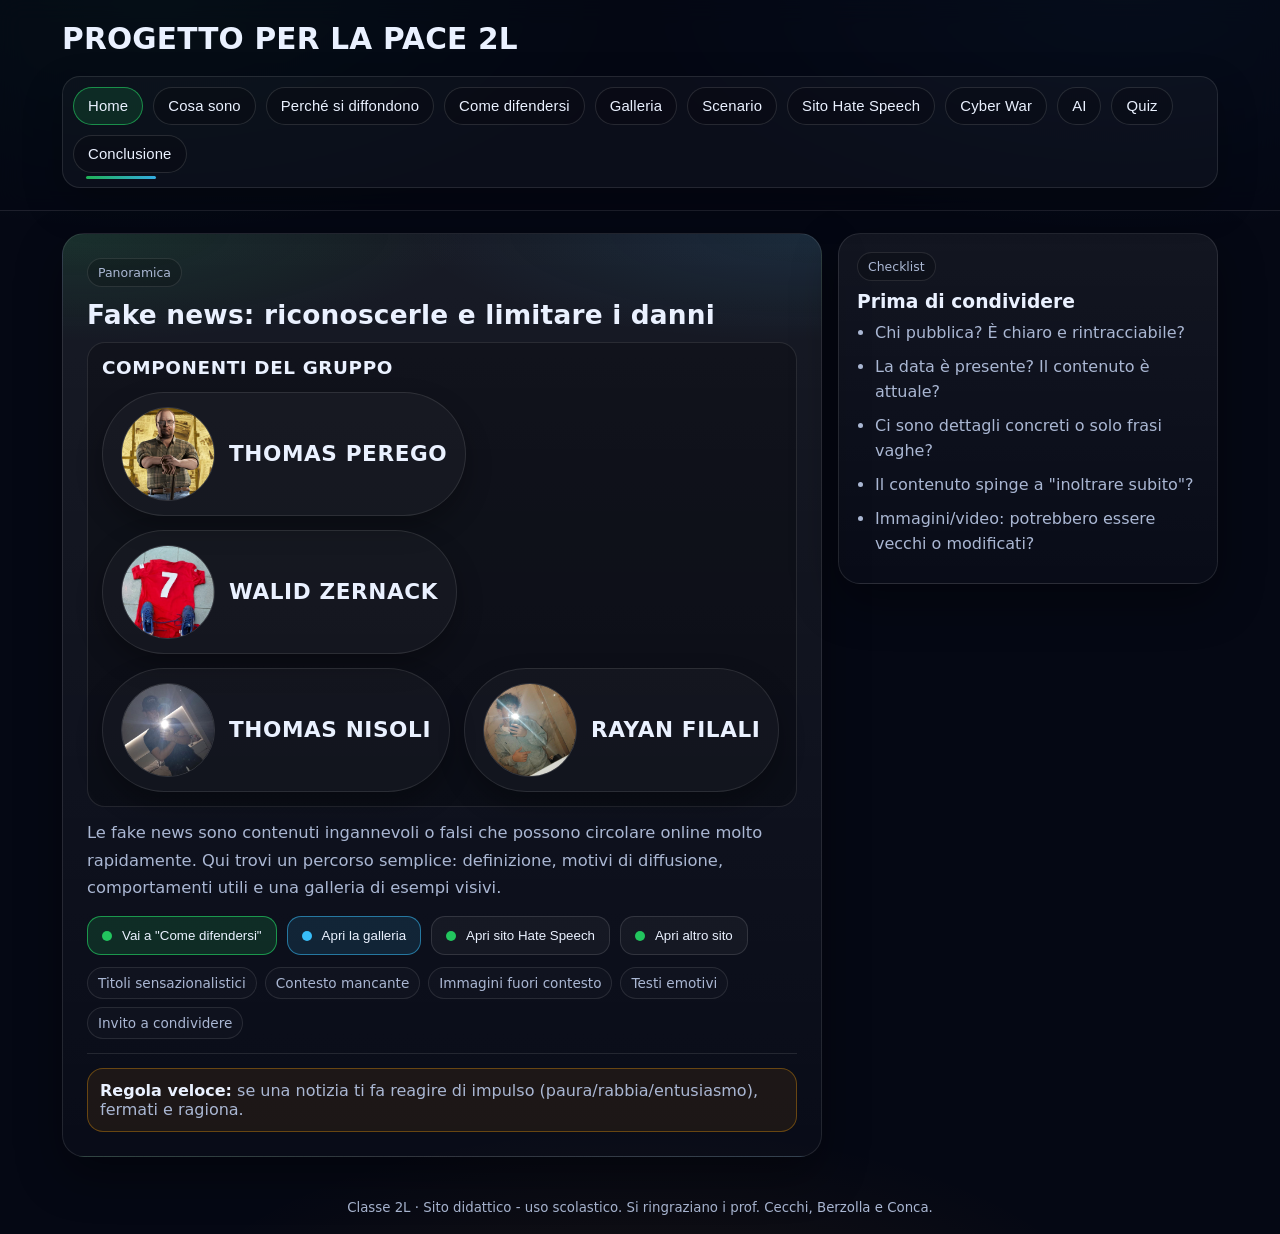
==== commit 9ecba566: "Add files via upload" ====
--- a/index.html
+++ b/index.html
@@ -1,1564 +1,1583 @@
-﻿<!DOCTYPE html>
-<html lang="it">
-<head>
-  <meta charset="UTF-8" />
-  <meta name="viewport" content="width=device-width, initial-scale=1.0" />
-  <title>PROGETTO PER LA PACE 2L</title>
-
-  <style>
-    :root{
-  --bg:#050814;
-  --panel: rgba(255,255,255,.05);
-  --panel2: rgba(0,0,0,.18);
-  --text:#eaf1ff;
-  --muted:#aab7d3;
-  --line:rgba(255,255,255,.10);
-  --accent:#22c55e;
-  --accent2:#38bdf8;
-  --warn:#f59e0b;
-  --danger:#ef4444;
-
-  --shadow: 0 18px 45px rgba(0,0,0,.38);
-  --shadow2: 0 12px 26px rgba(0,0,0,.28);
-
-  --radius:22px;
-  --radius2:16px;
-
-  --pad:18px;
-  --gap:16px;
-}
-
-*{box-sizing:border-box}
-html{scroll-behavior:smooth}
-
-body{
-  margin:0;
-  font-family:system-ui,-apple-system,Segoe UI,Roboto,Arial,sans-serif;
-  color:var(--text);
-  background:
-    radial-gradient(900px 420px at 12% 0%, rgba(34,197,94,.14), transparent 55%),
-    radial-gradient(900px 420px at 88% 0%, rgba(56,189,248,.12), transparent 55%),
-    radial-gradient(900px 420px at 50% 110%, rgba(245,158,11,.08), transparent 55%),
-    var(--bg);
-}
-
-a{color:#9ae6b4; text-decoration:none}
-a:hover{text-decoration:underline}
-
-/* Layout */
-.wrap{max-width:1200px; margin:0 auto; padding:22px}
-.grid{display:grid; grid-template-columns: 2fr 1fr; gap:var(--gap); align-items:start;}
-@media (max-width:980px){ .grid{grid-template-columns:1fr} }
-
-/* Header / Nav (moderna, pulita, mobile-friendly) */
-header{
-  position:sticky; top:0; z-index:50;
-  background:rgba(5,8,20,.72);
-  backdrop-filter: blur(12px);
-  border-bottom:1px solid var(--line);
-}
-
-.top{
-  display:flex;
-  justify-content:space-between;
-  align-items:flex-start;
-  gap:12px;
-  flex-wrap:wrap;
-}
-
-h1{margin:0; font-size:1.85rem; letter-spacing:.2px}
-.sub{margin:6px 0 0; color:var(--muted)}
-
-.navWrap{
-  margin-top:14px;
-  display:flex;
-  gap:10px;
-  flex-wrap:wrap;
-  position:relative;
-
-  padding:10px 10px 14px;
-  border-radius:18px;
-  border:1px solid rgba(255,255,255,.10);
-  background:rgba(255,255,255,.03);
-  box-shadow: 0 16px 38px rgba(0,0,0,.25);
-}
-
-.tab{
-  border:1px solid rgba(255,255,255,.12);
-  background:rgba(0,0,0,.18);
-  color:var(--text);
-  padding:10px 14px;
-  border-radius:999px;
-  cursor:pointer;
-  font-size:.93rem;
-  letter-spacing:.15px;
-  transition: transform .12s ease, border-color .12s ease, background .12s ease;
-  user-select:none;
-}
-
-.tab:hover{
-  transform:translateY(-1px);
-  border-color:rgba(255,255,255,.20);
-  background:rgba(255,255,255,.04);
-}
-
-.tab.active{
-  border-color:rgba(34,197,94,.65);
-  background:rgba(34,197,94,.14);
-}
-
-.tab:focus-visible{
-  outline:none;
-  box-shadow: 0 0 0 3px rgba(56,189,248,.16);
-}
-
-.indicator{
-  position:absolute;
-  left:12px;
-  bottom:8px;
-  height:3px;
-  border-radius:999px;
-  background:linear-gradient(90deg, var(--accent), var(--accent2));
-  width:120px;
-  transform:translateX(0);
-  transition: transform .25s ease, width .25s ease;
-  opacity:.9;
-  pointer-events:none;
-}
-
-/* Mobile: nav scorrevole */
-@media (max-width:560px){
-  .navWrap{
-    flex-wrap:nowrap;
-    overflow-x:auto;
-    -webkit-overflow-scrolling:touch;
-    scrollbar-width:none;
-  }
-  .navWrap::-webkit-scrollbar{ display:none; }
-  .tab{ padding:10px 12px; }
-}
-
-/* Cards */
-.card{
-  background:linear-gradient(180deg, rgba(255,255,255,.06), rgba(255,255,255,.02));
-  border:1px solid rgba(255,255,255,.10);
-  border-radius:var(--radius);
-  padding:var(--pad);
-  box-shadow: var(--shadow);
-}
-
-.hero{
-  padding:24px;
-  background:
-    radial-gradient(900px 240px at 0% 0%, rgba(34,197,94,.13), transparent 45%),
-    radial-gradient(900px 240px at 100% 0%, rgba(56,189,248,.11), transparent 45%),
-    linear-gradient(180deg, rgba(255,255,255,.08), rgba(255,255,255,.02));
-}
-
-.badge{
-  display:inline-flex; align-items:center; gap:8px;
-  border:1px solid rgba(255,255,255,.10);
-  background:rgba(0,0,0,.18);
-  color:var(--muted);
-  padding:6px 10px;
-  border-radius:999px;
-  font-size:.78rem;
-}
-
-.title{margin:12px 0 8px; font-size:1.65rem; letter-spacing:.2px}
-
-.muted{
-  margin:0;
-  color:var(--muted);
-  line-height:1.7;
-  font-size:1.02rem;
-}
-
-hr{border:0; border-top:1px solid rgba(255,255,255,.10); margin:14px 0}
-
-.list{margin:0; padding-left:18px; color:var(--muted)}
-.list li{margin:8px 0; line-height:1.6}
-
-.chips{display:flex; flex-wrap:wrap; gap:8px; margin-top:12px}
-.chip{
-  border:1px solid rgba(255,255,255,.10);
-  background:rgba(255,255,255,.02);
-  color:var(--muted);
-  padding:7px 10px;
-  border-radius:999px;
-  font-size:.85rem;
-}
-
-/* Buttons */
-.btnrow{display:flex; gap:10px; flex-wrap:wrap; margin-top:14px}
-.btn{
-  display:inline-flex; align-items:center; gap:10px;
-  padding:11px 14px;
-  border-radius:14px;
-  border:1px solid rgba(255,255,255,.12);
-  background:rgba(255,255,255,.04);
-  color:var(--text);
-  cursor:pointer;
-  transition: transform .12s ease, border-color .12s ease, background .12s ease;
-}
-
-.btn:hover{
-  transform:translateY(-1px);
-  border-color:rgba(255,255,255,.20);
-  background:rgba(255,255,255,.05);
-}
-
-.btn:active{ transform: translateY(0); }
-.btn:disabled{
-  opacity:.55;
-  cursor:not-allowed;
-  transform:none;
-}
-
-.btn.primary{border-color:rgba(34,197,94,.70); background:rgba(34,197,94,.16)}
-.btn.info{border-color:rgba(56,189,248,.55); background:rgba(56,189,248,.12)}
-
-.dot{width:10px; height:10px; border-radius:50%; background:var(--accent)}
-.btn.info .dot{background:var(--accent2)}
-
-.callout{
-  border:1px solid rgba(245,158,11,.35);
-  background:rgba(245,158,11,.08);
-  border-radius:16px;
-  padding:12px;
-  color:var(--muted);
-}
-
-/* Pages + reveal */
-section.page{display:none}
-section.page.active{display:block}
-.reveal{
-  opacity:0;
-  transform: translateY(10px);
-  transition: opacity .35s ease, transform .35s ease;
-}
-.reveal.show{opacity:1; transform: translateY(0);}
-
-/* Inputs / Toolbar */
-.toolbar{
-  display:flex;
-  gap:10px;
-  flex-wrap:wrap;
-  margin-top:12px;
-}
-
-.input, .select{
-  background:rgba(255,255,255,.03);
-  border:1px solid rgba(255,255,255,.10);
-  color:var(--text);
-  padding:11px 12px;
-  border-radius:14px;
-  outline:none;
-  min-width:220px;
-}
-
-.input:focus, .select:focus{
-  border-color: rgba(56,189,248,.35);
-  box-shadow: 0 0 0 3px rgba(56,189,248,.12);
-}
-
-.select{min-width:180px}
-
-/* Gallery */
-.gallery{
-  margin-top:14px;
-  display:grid;
-  grid-template-columns: repeat(3, 1fr);
-  gap:12px;
-}
-@media (max-width:980px){ .gallery{grid-template-columns: repeat(2, 1fr);} }
-@media (max-width:560px){ .gallery{grid-template-columns: 1fr;} }
-
-.gcard{
-  border:1px solid rgba(255,255,255,.10);
-  background:rgba(0,0,0,.16);
-  border-radius:16px;
-  overflow:hidden;
-  cursor:pointer;
-  transition: transform .12s ease, border-color .12s ease;
-  box-shadow: var(--shadow2);
-}
-
-.gcard:hover{
-  transform:translateY(-2px);
-  border-color:rgba(255,255,255,.18);
-}
-
-.gimg{
-  height:170px;
-  background:#0a0f1f;
-  display:block;
-  width:100%;
-  object-fit:cover;
-  transition: transform .18s ease;
-}
-.gcard:hover .gimg{ transform: scale(1.03); }
-
-.gbody{padding:12px}
-.gtitle{margin:0 0 6px; font-size:1rem}
-.gmeta{margin:0; color:var(--muted); font-size:.92rem; line-height:1.55}
-.gtags{margin-top:10px; display:flex; flex-wrap:wrap; gap:6px}
-.tag{
-  font-size:.78rem;
-  padding:4px 8px;
-  border-radius:999px;
-  border:1px solid rgba(255,255,255,.10);
-  color:var(--muted);
-  background:rgba(255,255,255,.02);
-}
-
-/* Modal */
-.modal{
-  position:fixed; inset:0;
-  background:rgba(0,0,0,.55);
-  display:none;
-  align-items:center;
-  justify-content:center;
-  padding:18px;
-  z-index:200;
-}
-.modal.show{display:flex}
-
-.modalCard{
-  max-width:980px;
-  width:100%;
-  border-radius:22px;
-  border:1px solid rgba(255,255,255,.10);
-  background:linear-gradient(180deg, rgba(255,255,255,.06), rgba(255,255,255,.02));
-  box-shadow: var(--shadow);
-  overflow:hidden;
-}
-
-.modalTop{
-  display:flex; justify-content:space-between; align-items:center;
-  padding:12px 14px;
-  border-bottom:1px solid rgba(255,255,255,.10);
-  background:rgba(0,0,0,.18);
-}
-
-.xbtn{
-  border:1px solid rgba(255,255,255,.10);
-  background:rgba(255,255,255,.03);
-  color:var(--text);
-  border-radius:12px;
-  padding:8px 10px;
-  cursor:pointer;
-}
-
-.modalContent{
-  display:grid;
-  grid-template-columns: 1.4fr 1fr;
-  gap:0;
-}
-@media (max-width:900px){ .modalContent{grid-template-columns:1fr;} }
-
-.modalImg{
-  width:100%;
-  height:420px;
-  object-fit:cover;
-  background:#0a0f1f;
-}
-
-.modalSide{
-  padding:14px;
-  border-left:1px solid rgba(255,255,255,.10);
-}
-@media (max-width:900px){
-  .modalSide{border-left:0; border-top:1px solid rgba(255,255,255,.10);}
-}
-
-/* Scenario */
-.steps{
-  display:flex; gap:10px; flex-wrap:wrap;
-  margin-top:10px;
-}
-.stepBtn{
-  padding:9px 12px;
-  border-radius:999px;
-  border:1px solid rgba(255,255,255,.10);
-  background:rgba(255,255,255,.03);
-  color:var(--text);
-  cursor:pointer;
-  transition: transform .12s ease, border-color .12s ease, background .12s ease;
-}
-.stepBtn:hover{
-  transform: translateY(-1px);
-  border-color: rgba(255,255,255,.18);
-  background: rgba(255,255,255,.04);
-}
-.stepBtn.active{
-  border-color:rgba(34,197,94,.65);
-  background:rgba(34,197,94,.14);
-}
-
-/* Floating top */
-.floatTop{
-  position:fixed;
-  right:18px; bottom:18px;
-  padding:10px 12px;
-  border-radius:14px;
-  border:1px solid rgba(255,255,255,.10);
-  background:rgba(5,8,20,.70);
-  backdrop-filter: blur(10px);
-  color:var(--text);
-  cursor:pointer;
-  box-shadow: var(--shadow2);
-  display:none;
-  z-index:150;
-}
-.floatTop.show{display:block}
-
-footer{padding:18px; text-align:center; color:var(--muted)}
-
-/* Quiz feedback */
-.quizOk{
-  border-color: rgba(34,197,94,.55) !important;
-  background: rgba(34,197,94,.08) !important;
-}
-.quizBad{
-  border-color: rgba(239,68,68,.45) !important;
-  background: rgba(239,68,68,.08) !important;
-}
-
-/* Team chips (avatar invariati 94x94) */
-.teamRow{
-  display:flex;
-  flex-wrap:wrap;
-  gap:14px;
-  margin-top:14px;
-}
-
-.personChip{
-  display:flex;
-  align-items:center;
-  gap:14px;
-  padding:14px 18px;
-  border-radius:999px;
-  border:1px solid rgba(255,255,255,.10);
-  background:rgba(255,255,255,.03);
-  box-shadow: var(--shadow2);
-  transition: transform .12s ease, border-color .12s ease, background .12s ease;
-}
-
-.personChip:hover{
-  transform: translateY(-2px);
-  border-color: rgba(255,255,255,.20);
-  background: rgba(255,255,255,.04);
-}
-
-/* AVATAR: rimane uguale */
-.avatar{
-  width:94px;
-  height:94px;
-  border-radius:999px;
-  object-fit:cover;
-  border:1px solid rgba(255,255,255,.14);
-}
-
-.personText{
-  display:flex;
-  flex-direction:column;
-  justify-content:center;
-  line-height:1.15;
-}
-
-.personName{
-  font-size:1.35rem;
-  font-weight:900;
-  letter-spacing:.6px;
-  text-transform:uppercase;
-  color:var(--text);
-}
-
-.personQuote{
-  margin-top:6px;
-  font-size:.95rem;
-  color:var(--muted);
-  letter-spacing:.2px;
-  line-height:1.3;
-  max-width:280px;
-}
-
-/* Mobile: chip full width */
-@media (max-width:560px){
-  .personChip{ width:100%; }
-  .personQuote{ max-width:none; }
-}
-
-  </style>
-</head>
-
-<body>
-  <header>
-    <div class="wrap">
-      <div class="top">
-        <div>
-          <h1>PROGETTO PER LA PACE 2L</h1>
-          <p class="sub"></p>
-        </div>
-      </div>
-
-      <nav class="navWrap" id="navWrap">
-  <button class="tab active" data-target="home">Home</button>
-  <button class="tab" data-target="cosa">Cosa sono</button>
-  <button class="tab" data-target="perche">Perché si diffondono</button>
-  <button class="tab" data-target="difendersi">Come difendersi</button>
-  <button class="tab" data-target="galleria">Galleria</button>
-  <button class="tab" data-target="scenario">Scenario</button>
-  <button class="tab" data-target="cyberwar">Cyber War</button>
-  <button class="tab" data-target="ai">AI</button>
-  <button class="tab" data-target="quiz">Quiz</button>
-  <button class="tab" data-target="conclusione">Conclusione</button>
-
-  <div class="indicator" id="indicator"></div>
-</nav>
-
-    </div>
-  </header>
-
-  <main class="wrap">
-
-    <!-- HOME -->
-    <section class="page active" id="home">
-      <div class="grid">
-        <div class="card hero reveal">
-          <span class="badge">Panoramica</span>
-          <h2 class="title">Fake news: riconoscerle e limitare i danni</h2>
-
-          <div style="margin-top:12px; padding:14px; border-radius:18px; border:1px solid var(--line); background:rgba(0,0,0,.22)">
-            <div style="font-size:1.15rem; font-weight:800; letter-spacing:.6px; text-transform:uppercase; color:var(--text)">
-              COMPONENTI DEL GRUPPO 
-            </div>
-            <div class="teamRow" aria-label="Componenti del gruppo ">
-  <!-- Opzione con immagine -->
-  
-    <span class="personChip">
-  <img class="avatar" src="img/thomas-perego.enc" alt="THOMAS PEREGO">
-  <span class="personText">
-    <span class="personName">THOMAS PEREGO</span>
-  </span>
-  </span>
-</span>
-
-  <span class="personChip">
-    <img class="avatar" src="img/walid-zernack.jpg" alt="WALID ZERNACK">
-    <span class="personText">
-    <span class="personName">WALID ZERNACK</span>
-  </span>
-  </span>
-
-  <span class="personChip">
-    <img class="avatar" src="img/thomas-nisoli.enc" alt="THOMAS NISOLI">
-    <span class="personText">
-    <span class="personName">THOMAS NISOLI</span>
-  </span>
-  </span>
-
-  <span class="personChip">
-    <img class="avatar" src="img/rayan-filali.enc" alt="RAYAN FILALI">
-    <span class="personText">
-    <span class="personName">RAYAN FILALI</span>
-  </span>
-  </span>
-</div>
-
-          </div>
-
-          <p class="muted" style="margin-top:12px">
-            Le fake news sono contenuti ingannevoli o falsi che possono circolare online molto rapidamente.
-            Qui trovi un percorso semplice: definizione, motivi di diffusione, comportamenti utili e una galleria di esempi visivi.
-          </p>
-
-          <div class="btnrow">
-            <button class="btn primary" data-jump="difendersi"><span class="dot"></span>Vai a "Come difendersi"</button>
-            <button class="btn info" data-jump="galleria"><span class="dot"></span>Apri la galleria</button>
-            <button class="btn" onclick="window.open('Cyber Warfare/index.html','_blank')"><span class="dot"></span>Apri altro sito</button>
-          </div>
-
-          <div class="chips">
-            <span class="chip">Titoli sensazionalistici</span>
-            <span class="chip">Contesto mancante</span>
-            <span class="chip">Immagini fuori contesto</span>
-            <span class="chip">Testi emotivi</span>
-            <span class="chip">Invito a condividere</span>
-          </div>
-
-          <hr />
-          <div class="callout">
-            <strong style="color:var(--text)">Regola veloce:</strong>
-            se una notizia ti fa reagire di impulso (paura/rabbia/entusiasmo), fermati e ragiona.
-          </div>
-        </div>
-
-        <aside class="card reveal">
-          <span class="badge">Checklist</span>
-          <h3 style="margin:10px 0 6px">Prima di condividere</h3>
-          <ul class="list">
-            <li>Chi pubblica? È chiaro e rintracciabile?</li>
-            <li>La data è presente? Il contenuto è attuale?</li>
-            <li>Ci sono dettagli concreti o solo frasi vaghe?</li>
-            <li>Il contenuto spinge a "inoltrare subito"?</li>
-            <li>Immagini/video: potrebbero essere vecchi o modificati?</li>
-          </ul>
-        </aside>
-      </div>
-    </section>
-
-    <!-- COSA -->
-    <section class="page" id="cosa">
-      <div class="grid">
-        <div class="card reveal">
-          <span class="badge">Cosa sono</span>
-          <h2 class="title">Definizione semplice</h2>
-          <p class="muted">
-            Una fake news è un contenuto falso o manipolato che sembra una notizia vera.
-            Spesso usa un linguaggio emotivo e immagini "forti" per convincere velocemente.
-          </p>
-          <hr />
-          <h3 style="margin:0 0 8px">Tipi comuni</h3>
-          <ul class="list">
-            <li><strong>Inventata:</strong> storia creata da zero.</li>
-            <li><strong>Distorta:</strong> fatto reale raccontato in modo parziale.</li>
-            <li><strong>Fuori contesto:</strong> foto/video veri usati per un altro evento.</li>
-            <li><strong>Clickbait:</strong> titolo acchiappa-clic.</li>
-          </ul>
-        </div>
-
-        <aside class="card reveal">
-          <span class="badge">Perché funzionano</span>
-          <p class="muted" style="margin:10px 0 0">
-            Puntano su emozioni e velocità: più reagisci di impulso, più aumentano le condivisioni.
-          </p>
-          <hr />
-          <div class="chips">
-            <span class="chip">Paura</span><span class="chip">Rabbia</span><span class="chip">Shock</span>
-          </div>
-        </aside>
-      </div>
-    </section>
-
-    <!-- PERCHE -->
-    <section class="page" id="perche">
-      <div class="grid">
-        <div class="card reveal">
-          <span class="badge">Perché si diffondono</span>
-          <h2 class="title">Motivi principali</h2>
-          <ul class="list">
-            <li><strong>Emozioni:</strong> aumentano le condivisioni.</li>
-            <li><strong>Velocità:</strong> si inoltra senza riflettere.</li>
-            <li><strong>Guadagno:</strong> clic e pubblicità.</li>
-            <li><strong>Influenza:</strong> orientare opinioni o scelte.</li>
-          </ul>
-          <hr />
-          <p class="muted">
-            Online i contenuti estremi hanno più visibilità: per questo serve un comportamento più "lento".
-          </p>
-        </div>
-
-        <aside class="card reveal">
-          <span class="badge">Falso mito</span>
-          <h3 style="margin:10px 0 6px">"Se lo dicono in tanti, è vero"</h3>
-          <p class="muted">
-            Le condivisioni misurano quanto un contenuto è "coinvolgente", non quanto è corretto.
-          </p>
-        </aside>
-      </div>
-    </section>
-
-    <!-- DIFENDERSI -->
-    <section class="page" id="difendersi">
-      <div class="grid">
-        <div class="card reveal">
-          <span class="badge">Come difendersi</span>
-          <h2 class="title">Comportamenti utili</h2>
-          <ul class="list">
-            <li><strong>Leggi oltre il titolo</strong> (spesso è la parte più ingannevole).</li>
-            <li><strong>Cerca dettagli concreti</strong> (date, luoghi, numeri spiegati).</li>
-            <li><strong>Valuta il sito</strong> (contatti, "Chi siamo", qualità del testo).</li>
-            <li><strong>Confronta più fonti</strong> (se è importante, deve comparire anche altrove).</li>
-            <li><strong>Occhio alle immagini</strong> (possono essere vecchie o modificate).</li>
-          </ul>
-          <hr />
-          <div class="callout">
-            <strong style="color:var(--text)">Regola pratica:</strong>
-            se non sei sicuro -> non condividere.
-          </div>
-        </div>
-
-        <aside class="card reveal">
-          <span class="badge">Nota</span>
-          <p class="muted" style="margin:10px 0 0">
-            Anche un sito "bello" può essere poco affidabile: conta la trasparenza, non solo l'aspetto.
-          </p>
-        </aside>
-      </div>
-    </section>
-
-    <!-- GALLERIA -->
-    <section class="page" id="galleria">
-      <div class="grid">
-        <div class="card reveal">
-          <span class="badge">Galleria</span>
-          <h2 class="title">Esempi visivi (clicca per ingrandire)</h2>
-          <p class="muted">
-            Qui puoi inserire screenshot o immagini legate a fake news (titoli clickbait, foto fuori contesto, post virali).
-            Al momento sono immagini di esempio: sostituisci i link con le tue.
-          </p>
-
-          <div class="toolbar">
-            <input class="input" id="search" placeholder="Cerca (es. clickbait, foto, truffa)..." />
-            <select class="select" id="filter">
-              <option value="all">Tutte le categorie</option>
-              <option value="clickbait">Clickbait</option>
-              <option value="fuori-contesto">Fuori contesto</option>
-              <option value="truffa">Truffa</option>
-              <option value="manipolazione">Manipolazione</option>
-            </select>
-          </div>
-
-          <div class="gallery" id="gallery"></div>
-        </div>
-
-        <aside class="card reveal">
-          <span class="badge">Suggerimento</span>
-          <h3 style="margin:10px 0 6px">Come usare la galleria</h3>
-          <ul class="list">
-            <li>Carica 6-12 esempi reali (screenshot) e descrivili.</li>
-            <li>Indica il "segnale" (titolo, immagine, contesto, truffa).</li>
-            <li>Non inserire dati personali (nomi/volti) se non serve.</li>
-          </ul>
-        </aside>
-      </div>
-    </section>
-
-    <!-- SCENARIO -->
-    <section class="page" id="scenario">
-      <div class="grid">
-        <div class="card reveal">
-          <span class="badge">Scenario interattivo</span>
-          <h2 class="title">Come nasce e si diffonde una fake news</h2>
-          <p class="muted">Clicca i passaggi per vedere cosa succede.</p>
-
-          <div class="steps" id="steps"></div>
-
-          <hr />
-          <div class="callout" id="stepBox"></div>
-        </div>
-
-        <aside class="card reveal">
-          <span class="badge">Idea</span>
-          <p class="muted" style="margin:10px 0 0">
-            Puoi riscrivere lo scenario con un caso scelto dalla classe (senza nomi reali).
-          </p>
-        </aside>
-      </div>
-    </section>
-    <!-- CYBER WAR -->
-    <section class="page" id="cyberwar">
-      <div class="grid">
-        <div class="card reveal">
-          <span class="badge">Cyber Warfare</span>
-          <h2 class="title">Minacce digitali e difesa</h2>
-          <p class="muted">
-            La cyber warfare comprende attacchi digitali usati per danneggiare sistemi, dati o servizi.
-            Alcune tecniche comuni sono phishing, malware e attacchi DoS/DDoS.
-          </p>
-          <hr />
-          <h3 style="margin:0 0 8px">Tipi di minaccia</h3>
-          <ul class="list">
-            <li><strong>Phishing:</strong> messaggi o siti falsi per rubare credenziali e dati.</li>
-            <li><strong>Malware:</strong> software malevoli come trojan, ransomware e spyware.</li>
-            <li><strong>Virus famosi:</strong> Stuxnet, Shamoon, NotPetya.</li>
-            <li><strong>DoS/DDoS:</strong> sovraccarico di richieste per bloccare servizi online.</li>
-          </ul>
-          <hr />
-          <h3 style="margin:0 0 8px">Come proteggersi</h3>
-          <ul class="list">
-            <li>Aggiorna sistema operativo e software.</li>
-            <li>Usa antivirus e autenticazione a due fattori.</li>
-            <li>Non aprire link o allegati sospetti.</li>
-            <li>Esegui backup regolari dei dati importanti.</li>
-          </ul>
-
-          <div class="btnrow">
-            <button class="btn primary" onclick="window.open('Cyber Warfare/index.html','_blank')"><span class="dot"></span>Apri index dell'altro sito</button>
-          </div>
-        </div>
-
-        <aside class="card reveal">
-          <span class="badge">Aspetti legali</span>
-          <p class="muted" style="margin:10px 0 0">
-            In Italia, accesso abusivo e danneggiamento di sistemi informatici possono comportare sanzioni
-            economiche e pene detentive, in base alla gravita del danno.
-          </p>
-        </aside>
-      </div>
-    </section>
-    <!-- AI -->
-    <section class="page" id="ai">
-      <div class="grid">
-        <div class="card reveal">
-          <span class="badge">Gemini · Verifica</span>
-          <h2 class="title">Rilevatore di notizie false (con AI)</h2>
-
-          <div style="margin:12px 0 8px; padding:14px; border-radius:18px; border:1px solid var(--line); background:rgba(0,0,0,.22); text-align:center">
-            <div style="font-size:1.7rem; font-weight:900; letter-spacing:.6px; text-transform:uppercase">
-              WALID ZERNACK
-            </div>
-          </div>
-
-          <p class="muted">
-            Incolla titolo e testo. L'AI restituisce un esito (vero/falso/incerto), confidenza e cosa verificare.
-          </p>
-
-          <hr />
-
-          <div class="toolbar">
-            <input class="input" id="aiSource" placeholder="Fonte (sito / pagina / @account)..." />
-            <select class="select" id="aiTopic">
-              <option value="general">Argomento: generale</option>
-              <option value="health">Salute</option>
-              <option value="science">Scienza</option>
-              <option value="politics">Politica</option>
-              <option value="money">Soldi / bonus</option>
-            </select>
-          </div>
-
-          <div style="margin-top:12px">
-            <input class="input" id="aiTitle" placeholder="Titolo della notizia..." style="width:100%; min-width:unset" />
-          </div>
-
-          <div style="margin-top:10px">
-            <textarea class="input" id="aiText" rows="7" placeholder="Testo / post..." style="width:100%; min-width:unset; resize:vertical"></textarea>
-          </div>
-
-          <div class="btnrow">
-            <button class="btn primary" id="aiRun"><span class="dot"></span>Analizza con Gemini</button>
-            <button class="btn" id="aiClear">Pulisci</button>
-          </div>
-
-          <div id="aiOut" style="margin-top:14px"></div>
-        </div>
-
-        <aside class="card reveal">
-          <span class="badge">Suggerimenti</span>
-          <h3 style="margin:10px 0 6px">Buone pratiche</h3>
-          <ul class="list">
-            <li>Controlla data, autore e "Chi siamo".</li>
-            <li>Confronta almeno 2 fonti affidabili.</li>
-            <li>Immagini: usa la ricerca inversa.</li>
-            <li>Se chiede credenziali/dati -> probabile truffa.</li>
-          </ul>
-        </aside>
-      </div>
-    </section>
-
-    <!-- QUIZ CLASSICO (senza cerchio) -->
-    <section class="page" id="quiz">
-      <div class="grid">
-        <div class="card reveal">
-          <span class="badge">Quiz</span>
-          <h2 class="title">Indovina: Vera o Falsa?</h2>
-          <p class="muted">
-            Leggi la notizia e scegli se secondo te è vera o falsa.
-            Alla fine vedrai punteggio e spiegazioni.
-          </p>
-
-          <hr />
-
-          <div class="callout" id="quizBox">
-            <!-- contenuto dinamico -->
-          </div>
-
-          <div class="btnrow" style="margin-top:12px">
-            <button class="btn primary" id="btnTrue"><span class="dot"></span>Vera</button>
-            <button class="btn info" id="btnFalse"><span class="dot"></span>Falsa</button>
-            <button class="btn" id="btnNext" style="display:none">Avanti</button>
-            <button class="btn" id="btnRestart" style="display:none">Ricomincia</button>
-          </div>
-
-          <div style="margin-top:14px; display:flex; justify-content:space-between; gap:12px; flex-wrap:wrap">
-            <span class="badge" id="quizProgress">Domanda 1/1</span>
-            <span class="badge" id="quizScore">Punteggio: 0</span>
-          </div>
-        </div>
-
-        <aside class="card reveal">
-          <span class="badge">Suggerimento</span>
-          <h3 style="margin:10px 0 6px">Trucchi per vincere</h3>
-          <ul class="list">
-            <li>Occhio a titoli troppo emotivi o "urgenti".</li>
-            <li>Se mancano date, fonti, dettagli -> sospetto.</li>
-            <li>Se chiede di condividere subito -> spesso è fake.</li>
-            <li>Confronta sempre più fonti affidabili.</li>
-          </ul>
-        </aside>
-      </div>
-    </section>
-
-    <!-- CONCLUSIONE -->
-    <section class="page" id="conclusione">
-      <div class="grid">
-        <div class="card reveal">
-          <span class="badge">Conclusione</span>
-          <h2 class="title">Messaggio finale</h2>
-          <p class="muted">
-            Ridurre le fake news non richiede essere "esperti": basta rallentare, usare buon senso e non agire d'impulso.
-            Condividere meno e meglio aiuta tutti.
-          </p>
-          <hr />
-          <div class="chips">
-            <span class="chip">Fermati</span>
-            <span class="chip">Leggi</span>
-            <span class="chip">Cerca conferme</span>
-            <span class="chip">Condividi con responsabilità</span>
-          </div>
-        </div>
-
-        <aside class="card reveal">
-          <span class="badge">Credits</span>
-          <p class="muted" style="margin:10px 0 0">
-            Progetto 2L · Sito didattico - uso scolastico.<br/>Si ringraziano i prof. Cecchi, Berzolla e Conca.
-          </p>
-        </aside>
-      </div>
-    </section>
-
-  </main>
-
-  <!-- Lightbox Modal -->
-  <div class="modal" id="modal">
-    <div class="modalCard">
-      <div class="modalTop">
-        <div>
-          <strong id="mTitle">Titolo</strong><br/>
-          <small style="color:var(--muted)" id="mCat">Categoria</small>
-        </div>
-        <button class="xbtn" id="closeModal">Chiudi ✕</button>
-      </div>
-      <div class="modalContent">
-        <img class="modalImg" id="mImg" alt="Immagine" />
-        <div class="modalSide">
-          <p class="muted" id="mDesc" style="margin:0"></p>
-          <div class="gtags" id="mTags"></div>
-          <hr/>
-          <p class="muted" style="margin:0">
-            Suggerimento: qui puoi scrivere "perché è ingannevole" e cosa fare.
-          </p>
-        </div>
-      </div>
-    </div>
-  </div>
-
-  <button class="floatTop" id="floatTop" title="Torna su">↑</button>
-
-  <footer>
-    <small>Classe 2L · Sito didattico - uso scolastico. Si ringraziano i prof. Cecchi, Berzolla e Conca.</small>
-  </footer>
-
-  <script>
-    // ---------- NAV / PAGES ----------
-    const tabs = [...document.querySelectorAll(".tab")];
-    const pages = [...document.querySelectorAll("section.page")];
-    const navWrap = document.getElementById("navWrap");
-    const indicator = document.getElementById("indicator");
-
-    function moveIndicator(tab){
-      const wrapRect = navWrap.getBoundingClientRect();
-      const r = tab.getBoundingClientRect();
-      const x = r.left - wrapRect.left;
-      indicator.style.width = r.width + "px";
-      indicator.style.transform = `translateX(${x}px)`;
-    }
-
-    function showPage(id){
-      pages.forEach(p => p.classList.toggle("active", p.id === id));
-      tabs.forEach(t => t.classList.toggle("active", t.dataset.target === id));
-      const active = tabs.find(t => t.dataset.target === id);
-      if (active) moveIndicator(active);
-      window.scrollTo({top:0, behavior:"smooth"});
-      setTimeout(checkReveal, 50);
-    }
-
-    tabs.forEach(t => t.addEventListener("click", () => showPage(t.dataset.target)));
-    document.querySelectorAll("[data-jump]").forEach(b =>
-      b.addEventListener("click", () => showPage(b.dataset.jump))
-    );
-
-    window.addEventListener("resize", () => {
-      const active = document.querySelector(".tab.active");
-      if (active) moveIndicator(active);
-    });
-
-    requestAnimationFrame(() => {
-      const active = document.querySelector(".tab.active");
-      if (active) moveIndicator(active);
-    });
-
-    // ---------- REVEAL ----------
-    const revealEls = [...document.querySelectorAll(".reveal")];
-    const io = new IntersectionObserver(entries => {
-      entries.forEach(e => {
-        if (e.isIntersecting) e.target.classList.add("show");
-      });
-    }, { threshold: 0.12 });
-    revealEls.forEach(el => io.observe(el));
-
-    function checkReveal(){
-      revealEls.forEach(el => {
-        const r = el.getBoundingClientRect();
-        if (r.top < window.innerHeight * 0.9) el.classList.add("show");
-      });
-    }
-
-    // ---------- FLOAT TOP ----------
-    const floatTop = document.getElementById("floatTop");
-    floatTop.addEventListener("click", () => window.scrollTo({top:0, behavior:"smooth"}));
-    window.addEventListener("scroll", () => {
-      floatTop.classList.toggle("show", window.scrollY > 300);
-    });
-
-    // ---------- GALLERY ----------
-    const galleryEl = document.getElementById("gallery");
-    const searchEl = document.getElementById("search");
-    const filterEl = document.getElementById("filter");
-
-    const placeholder = (txt) =>
-      `https://picsum.photos/seed/${encodeURIComponent(txt)}/900/600`;
-
-    const items = [
-      {
-        id: 1,
-        title: "Titolo clickbait: Incredibile! Nessuno te lo dice",
-        category: "clickbait",
-        src: placeholder("clickbait-1"),
-        desc: "Usa parole vaghe e sensazionalistiche per spingerti al click. Manca una fonte chiara.",
-        tags: ["titolo", "emozioni", "vago"]
-      },
-      {
-        id: 2,
-        title: "Foto fuori contesto",
-        category: "fuori-contesto",
-        src: placeholder("fuori-contesto-1"),
-        desc: "Immagine reale, ma riferita a un altro evento/anno. Controlla data e luogo.",
-        tags: ["immagine", "contesto", "data"]
-      },
-      {
-        id: 3,
-        title: "Truffa: Bonus immediato - inserisci i dati",
-        category: "truffa",
-        src: placeholder("truffa-1"),
-        desc: "Invito urgente + link sospetto. Verificare su siti ufficiali e non inserire credenziali.",
-        tags: ["urgenza", "link", "phishing"]
-      },
-      {
-        id: 4,
-        title: "Manipolazione: grafico senza fonte",
-        category: "manipolazione",
-        src: placeholder("manipolazione-1"),
-        desc: "Numeri presentati senza metodo o fonte. Cerca l'ente che pubblica i dati originali.",
-        tags: ["dati", "fonte", "grafico"]
-      },
-      {
-        id: 5,
-        title: "Clickbait + invito a condividere",
-        category: "clickbait",
-        src: placeholder("clickbait-2"),
-        desc: "Frasi tipo Condividi prima che lo cancellino. È un segnale tipico di contenuto ingannevole.",
-        tags: ["condividi", "pressione", "virale"]
-      },
-      {
-        id: 6,
-        title: "Fuori contesto: screenshot tagliato",
-        category: "fuori-contesto",
-        src: placeholder("fuori-contesto-2"),
-        desc: "Tagli/ritagli possono cambiare senso a una frase. Cerca il post completo o la fonte originale.",
-        tags: ["taglio", "contesto", "origine"]
-      }
-    ];
-
-    function norm(s){
-      return (s || "").toString().toLowerCase().trim();
-    }
-
-    function getFiltered(){
-      const q = norm(searchEl?.value);
-      const cat = filterEl?.value || "all";
-
-      return items.filter(it => {
-        const matchesCat = (cat === "all") || (it.category === cat);
-        const hay = norm(it.title) + " " + norm(it.desc) + " " + (it.tags || []).map(norm).join(" ");
-        const matchesQ = !q || hay.includes(q);
-        return matchesCat && matchesQ;
-      });
-    }
-
-    function renderGallery(){
-      if (!galleryEl) return;
-      const filtered = getFiltered();
-
-      if (!filtered.length){
-        galleryEl.innerHTML = `
-          <div class="card" style="grid-column:1/-1; background:rgba(0,0,0,.16); border-radius:16px; border:1px solid var(--line); padding:14px;">
-            <strong>Nessun risultato</strong>
-            <p class="muted" style="margin:8px 0 0;">Prova a cambiare filtro o ricerca.</p>
-          </div>
-        `;
-        return;
-      }
-
-      galleryEl.innerHTML = filtered.map(it => `
-        <article class="gcard" data-id="${it.id}" tabindex="0" role="button" aria-label="Apri ${it.title}">
-          <img class="gimg" src="${it.src || placeholder(it.title)}" alt="${it.title}">
-          <div class="gbody">
-            <h3 class="gtitle">${it.title}</h3>
-            <p class="gmeta">${it.desc || ""}</p>
-            <div class="gtags">
-              ${(it.tags || []).slice(0, 4).map(t => `<span class="tag">${t}</span>`).join("")}
-            </div>
-          </div>
-        </article>
-      `).join("");
-
-      galleryEl.querySelectorAll("img").forEach(img => {
-        img.addEventListener("error", () => {
-          img.src = placeholder(img.alt || "fallback");
-        }, { once: true });
-      });
-    }
-
-    searchEl?.addEventListener("input", renderGallery);
-    filterEl?.addEventListener("change", renderGallery);
-
-    // ---------- MODAL ----------
-    const modal = document.getElementById("modal");
-    const closeModalBtn = document.getElementById("closeModal");
-    const mTitle = document.getElementById("mTitle");
-    const mCat = document.getElementById("mCat");
-    const mImg = document.getElementById("mImg");
-    const mDesc = document.getElementById("mDesc");
-    const mTags = document.getElementById("mTags");
-    let lastFocus = null;
-
-    function catLabel(cat){
-      const map = {
-        "clickbait": "Clickbait",
-        "fuori-contesto": "Fuori contesto",
-        "truffa": "Truffa",
-        "manipolazione": "Manipolazione"
-      };
-      return map[cat] || "Altro";
-    }
-
-    function openModal(item){
-      if (!modal) return;
-      lastFocus = document.activeElement;
-
-      mTitle.textContent = item.title || "Dettaglio";
-      mCat.textContent = catLabel(item.category);
-      mImg.src = item.src || placeholder(item.title || "img");
-      mImg.alt = item.title || "Immagine";
-      mDesc.textContent = item.desc || "";
-      mTags.innerHTML = (item.tags || []).map(t => `<span class="tag">${t}</span>`).join("");
-
-      modal.classList.add("show");
-      document.body.style.overflow = "hidden";
-      closeModalBtn?.focus();
-    }
-
-    function closeModal(){
-      if (!modal) return;
-      modal.classList.remove("show");
-      document.body.style.overflow = "";
-      if (lastFocus && typeof lastFocus.focus === "function") lastFocus.focus();
-    }
-
-    closeModalBtn?.addEventListener("click", closeModal);
-    modal?.addEventListener("click", (e) => {
-      if (e.target === modal) closeModal();
-    });
-
-    document.addEventListener("keydown", (e) => {
-      if (e.key === "Escape" && modal?.classList.contains("show")) closeModal();
-    });
-
-    galleryEl?.addEventListener("click", (e) => {
-      const card = e.target.closest(".gcard");
-      if (!card) return;
-      const id = Number(card.dataset.id);
-      const item = items.find(x => x.id === id);
-      if (item) openModal(item);
-    });
-
-    galleryEl?.addEventListener("keydown", (e) => {
-      if (e.key !== "Enter" && e.key !== " ") return;
-      const card = e.target.closest(".gcard");
-      if (!card) return;
-      e.preventDefault();
-      const id = Number(card.dataset.id);
-      const item = items.find(x => x.id === id);
-      if (item) openModal(item);
-    });
-
-    // ---------- SCENARIO ----------
-    const stepsEl = document.getElementById("steps");
-    const stepBox = document.getElementById("stepBox");
-
-    const scenario = [
-      { t: "1) Creazione", d: "Qualcuno inventa o distorce un fatto. Spesso usa un titolo forte e poco verificabile.", tip: "Segnale: poche fonti, frasi vaghe, tono emotivo." },
-      { t: "2) Pubblicazione", d: "Il contenuto viene postato su un sito/pagina poco trasparente o in un gruppo.", tip: "Controlla: contatti, autore, data, qualità del testo." },
-      { t: "3) Amplificazione", d: "Viene rilanciato con condividi subito o con screenshot tagliati che eliminano il contesto.", tip: "Cerca il contenuto originale e confronta più fonti." },
-      { t: "4) Viralità", d: "L'algoritmo spinge ciò che genera reazioni. Commenti e rabbia aumentano la visibilità.", tip: "Rallenta: se ti provoca impulso, è un campanello d'allarme." },
-      { t: "5) Correzione", d: "Arrivano smentite, ma circolano meno. La falsa notizia resta nella memoria di molti.", tip: "Se hai condiviso, correggi: aggiorna/avvisa chi l'ha vista." }
-    ];
-
-    let stepIdx = 0;
-
-    function renderSteps(){
-      if (!stepsEl) return;
-      stepsEl.innerHTML = scenario.map((s, i) => `
-        <button class="stepBtn ${i === stepIdx ? "active" : ""}" data-i="${i}">
-          ${s.t}
-        </button>
-      `).join("");
-    }
-
-    function renderStepBox(){
-      if (!stepBox) return;
-      const s = scenario[stepIdx];
-      stepBox.innerHTML = `
-        <strong style="color:var(--text)">${s.t}</strong>
-        <p class="muted" style="margin:8px 0 10px">${s.d}</p>
-        <div class="chips" style="margin:0">
-          <span class="chip">Consiglio</span>
-          <span class="chip">${s.tip}</span>
-        </div>
-      `;
-    }
-
-    stepsEl?.addEventListener("click", (e) => {
-      const btn = e.target.closest(".stepBtn");
-      if (!btn) return;
-      stepIdx = Number(btn.dataset.i);
-      renderSteps();
-      renderStepBox();
-    });
-
-    // ---------- AI ----------
-    const aiSource = document.getElementById("aiSource");
-    const aiTopic  = document.getElementById("aiTopic");
-    const aiTitle  = document.getElementById("aiTitle");
-    const aiText   = document.getElementById("aiText");
-    const aiRun    = document.getElementById("aiRun");
-    const aiClear  = document.getElementById("aiClear");
-    const aiOut    = document.getElementById("aiOut");
-
-    function esc(s){
-      return (s || "").toString().replace(/[&<>"']/g, c => ({
-        "&":"&amp;","<":"&lt;",">":"&gt;",'"':"&quot;","'":"&#039;"
-      }[c]));
-    }
-
-    function pill(label){
-      const m = { vero:"var(--accent)", falso:"var(--danger)", incerto:"var(--warn)" };
-      const color = m[label] || "var(--warn)";
-      return `<span class="badge" style="border-color:${color}; background: color-mix(in srgb, ${color} 18%, transparent); color: var(--text);">
-        ${esc(label).toUpperCase()}
-      </span>`;
-    }
-
-    function bar(conf){
-      const c = Math.max(0, Math.min(100, Number(conf || 0)));
-      return `
-        <div style="margin:10px 0 12px">
-          <div style="display:flex; justify-content:space-between; gap:12px; align-items:center">
-            <strong>Confidenza</strong>
-            <span class="badge">${c}/100</span>
-          </div>
-          <div style="margin-top:10px; height:10px; border-radius:999px; border:1px solid var(--line); background:rgba(255,255,255,.04); overflow:hidden">
-            <div style="height:100%; width:${c}%; background:linear-gradient(90deg, var(--accent), var(--warn), var(--danger));"></div>
-          </div>
-        </div>
-      `;
-    }
-
-    function list(title, arr){
-      if (!arr || !arr.length) return `
-        <div class="card" style="background:rgba(0,0,0,.12); border-radius:16px; border:1px solid var(--line); padding:12px; box-shadow:none">
-          <strong>${esc(title)}</strong>
-          <p class="muted" style="margin:8px 0 0">-</p>
-        </div>
-      `;
-      return `
-        <div class="card" style="background:rgba(0,0,0,.12); border-radius:16px; border:1px solid var(--line); padding:12px; box-shadow:none">
-          <strong>${esc(title)}</strong>
-          <ul class="list" style="margin-top:8px">${arr.map(x => `<li>${esc(x)}</li>`).join("")}</ul>
-        </div>
-      `;
-    }
-
-    aiRun?.addEventListener("click", async () => {
-      const payload = {
-        source: aiSource?.value?.trim() || "",
-        topic: aiTopic?.value || "general",
-        title: aiTitle?.value?.trim() || "",
-        text:  aiText?.value?.trim() || ""
-      };
-
-      if (!payload.title && !payload.text){
-        aiOut.innerHTML = `
-          <div class="callout">
-            <strong style="color:var(--text)">Inserisci almeno titolo o testo</strong>
-            <p class="muted" style="margin:8px 0 0">Poi premi "Analizza con Gemini".</p>
-          </div>`;
-        return;
-      }
-
-      aiOut.innerHTML = `<div class="callout">Analisi in corso...</div>`;
-      aiRun.disabled = true;
-
-      try{
-        const r = await fetch("/api/analyze", {
-          method: "POST",
-          headers: {"Content-Type":"application/json"},
-          body: JSON.stringify(payload)
-        });
-
-        const data = await r.json();
-
-        if (!r.ok){
-          aiOut.innerHTML = `<div class="callout" style="border-color: rgba(239,68,68,.35); background: rgba(239,68,68,.08); color: var(--text);">
-            Errore: ${esc(data.error || "richiesta non valida")}
-          </div>`;
-          return;
-        }
-
-        aiOut.innerHTML = `
-          <div class="card" style="background:rgba(0,0,0,.12); border-radius:16px; border:1px solid var(--line); padding:14px; box-shadow:none">
-            <div style="display:flex; justify-content:space-between; align-items:center; gap:12px; flex-wrap:wrap">
-              <div style="display:flex; align-items:center; gap:10px">
-                ${pill(data.label)}
-                <strong>Esito</strong>
-              </div>
-              <span class="badge">Gemini</span>
-            </div>
-            ${bar(data.confidence)}
-            <hr/>
-            <strong>Riassunto</strong>
-            <p class="muted" style="margin:8px 0 0">${esc(data.summary || "")}</p>
-          </div>
-
-          <div style="margin-top:12px; display:grid; grid-template-columns: 1fr 1fr; gap:12px">
-            ${list("Motivi", data.reasons)}
-            ${list("Red flags", data.red_flags)}
-          </div>
-
-          <div style="margin-top:12px; display:grid; grid-template-columns: 1fr 1fr; gap:12px">
-            ${list("Cosa verificare", data.what_to_check)}
-            ${list("Query utili", data.suggested_queries)}
-          </div>
-        `;
-
-      } catch(e){
-        aiOut.innerHTML = `<div class="callout" style="border-color: rgba(239,68,68,.35); background: rgba(239,68,68,.08); color: var(--text);">
-          Errore rete: ${esc(String(e))}
-        </div>`;
-      } finally {
-        aiRun.disabled = false;
-      }
-    });
-
-    aiClear?.addEventListener("click", () => {
-      if (aiSource) aiSource.value = "";
-      if (aiTitle) aiTitle.value = "";
-      if (aiText)  aiText.value = "";
-      if (aiTopic) aiTopic.value = "general";
-      if (aiOut)   aiOut.innerHTML = "";
-    });
-
-    // ---------- AUDIO QUIZ (MP3 personalizzati) ----------
-    // crea una cartella "audio" con:
-    // audio/win.mp3
-    // audio/lose.mp3
-    const sfx = {
-      win: new Audio("audio/win.mp3"),
-      lose: new Audio("audio/lose.mp3")
-    };
-    sfx.win.preload = "auto";
-    sfx.lose.preload = "auto";
-    sfx.win.volume = 0.7;
-    sfx.lose.volume = 0.7;
-
-    function playSfx(which){
-      const a = sfx[which];
-      if (!a) return;
-      a.pause();
-      a.currentTime = 0;
-      a.play().catch(() => {});
-    }
-
-    function flashQuiz(ok){
-      const box = document.getElementById("quizBox");
-      if (!box) return;
-      box.classList.remove("quizOk", "quizBad");
-      box.classList.add(ok ? "quizOk" : "quizBad");
-      setTimeout(() => box.classList.remove("quizOk", "quizBad"), 600);
-    }
-
-    // ---------- QUIZ CLASSICO ----------
-    const quizBox = document.getElementById("quizBox");
-    const quizProgress = document.getElementById("quizProgress");
-    const quizScore = document.getElementById("quizScore");
-
-    const btnTrue = document.getElementById("btnTrue");
-    const btnFalse = document.getElementById("btnFalse");
-    const btnNext = document.getElementById("btnNext");
-    const btnRestart = document.getElementById("btnRestart");
-
-    const quiz = [
-      {
-        title: "Da domani WhatsApp diventa a pagamento: condividi per evitarlo",
-        answer: false,
-        explain: "Catena tipica: urgenza + richiesta di inoltro. Manca una fonte ufficiale."
-      },
-      {
-        title: "Una foto del 2020 viene usata per dire che è successa oggi",
-        answer: false,
-        explain: "Fuori contesto: immagine vera, ma descrizione falsa."
-      },
-      {
-        title: "Articolo con data, autore e link verificabile a un documento ufficiale",
-        answer: true,
-        explain: "Segnale di affidabilità: permette controlli concreti (non garantisce il 100%)."
-      },
-      {
-        title: "Bonus immediato: inserisci SPID e IBAN in un link ricevuto via DM",
-        answer: false,
-        explain: "Probabile truffa/phishing: enti seri non chiedono dati sensibili così."
-      }
-    ];
-
-    let qIndex = 0;
-    let points = 0;
-    let locked = false;
-
-    function renderQuiz(){
-      const q = quiz[qIndex];
-      locked = false;
-
-      quizBox.innerHTML = `
-        <strong style="color:var(--text); font-size:1.05rem">Notizia:</strong>
-        <p class="muted" style="margin:10px 0 0; font-size:1.05rem">${q.title}</p>
-      `;
-
-      quizProgress.textContent = `Domanda ${qIndex + 1}/${quiz.length}`;
-      quizScore.textContent = `Punteggio: ${points}`;
-
-      btnTrue.style.display = "inline-flex";
-      btnFalse.style.display = "inline-flex";
-      btnNext.style.display = "none";
-      btnRestart.style.display = "none";
-    }
-
-    function showExplanation(isCorrect){
-      const q = quiz[qIndex];
-
-      quizBox.innerHTML = `
-        <strong style="color:var(--text); font-size:1.05rem">
-          ${isCorrect ? "Corretto" : "Sbagliato"}
-        </strong>
-        <p class="muted" style="margin:10px 0 0">${q.title}</p>
-        <hr/>
-        <strong style="color:var(--text)">Spiegazione</strong>
-        <p class="muted" style="margin:8px 0 0">${q.explain}</p>
-      `;
-
-      btnTrue.style.display = "none";
-      btnFalse.style.display = "none";
-
-      if (qIndex < quiz.length - 1){
-        btnNext.style.display = "inline-flex";
-      } else {
-        btnRestart.style.display = "inline-flex";
-        quizBox.innerHTML += `
-          <hr/>
-          <strong style="color:var(--text)">Risultato finale</strong>
-          <p class="muted" style="margin:8px 0 0">
-            Hai totalizzato <strong style="color:var(--text)">${points}</strong> su <strong style="color:var(--text)">${quiz.length}</strong>.
-          </p>
-        `;
-      }
-
-      quizScore.textContent = `Punteggio: ${points}`;
-    }
-
-    function answerQuiz(userChoice){
-      if (locked) return;
-      locked = true;
-
-      const q = quiz[qIndex];
-      const isCorrect = (userChoice === q.answer);
-
-      if (isCorrect){
-        points += 1;
-        playSfx("win");
-      } else {
-        playSfx("lose");
-      }
-
-      flashQuiz(isCorrect);
-      showExplanation(isCorrect);
-    }
-
-    btnTrue?.addEventListener("click", () => answerQuiz(true));
-    btnFalse?.addEventListener("click", () => answerQuiz(false));
-
-    btnNext?.addEventListener("click", () => {
-      qIndex += 1;
-      renderQuiz();
-    });
-
-    btnRestart?.addEventListener("click", () => {
-      qIndex = 0;
-      points = 0;
-      renderQuiz();
-    });
-
-    document.querySelectorAll("img.avatar").forEach(img => {
-  img.addEventListener("error", () => {
-    const name = (img.alt || "").trim();
-    const initials = name.split(/\s+/).slice(0,2).map(x => x[0]).join("").toUpperCase() || "??";
-
-    const fallback = document.createElement("div");
-    fallback.className = "avatarFallback";
-    fallback.textContent = initials;
-
-    img.replaceWith(fallback);
-  }, { once:true });
-});
-
-    // ---------- INIT ----------
-    renderGallery();
-    renderSteps();
-    renderStepBox();
-    checkReveal();
-    renderQuiz();
-  </script>
-</body>
-</html> 
+﻿<!DOCTYPE html>
+<html lang="it">
+<head>
+  <meta charset="UTF-8" />
+  <meta name="viewport" content="width=device-width, initial-scale=1.0" />
+  <title>PROGETTO PER LA PACE 2L</title>
+
+  <style>
+    :root{
+  --bg:#050814;
+  --panel: rgba(255,255,255,.05);
+  --panel2: rgba(0,0,0,.18);
+  --text:#eaf1ff;
+  --muted:#aab7d3;
+  --line:rgba(255,255,255,.10);
+  --accent:#22c55e;
+  --accent2:#38bdf8;
+  --warn:#f59e0b;
+  --danger:#ef4444;
+
+  --shadow: 0 18px 45px rgba(0,0,0,.38);
+  --shadow2: 0 12px 26px rgba(0,0,0,.28);
+
+  --radius:22px;
+  --radius2:16px;
+
+  --pad:18px;
+  --gap:16px;
+}
+
+*{box-sizing:border-box}
+html{scroll-behavior:smooth}
+
+body{
+  margin:0;
+  font-family:system-ui,-apple-system,Segoe UI,Roboto,Arial,sans-serif;
+  color:var(--text);
+  background:
+    radial-gradient(900px 420px at 12% 0%, rgba(34,197,94,.14), transparent 55%),
+    radial-gradient(900px 420px at 88% 0%, rgba(56,189,248,.12), transparent 55%),
+    radial-gradient(900px 420px at 50% 110%, rgba(245,158,11,.08), transparent 55%),
+    var(--bg);
+}
+
+a{color:#9ae6b4; text-decoration:none}
+a:hover{text-decoration:underline}
+
+/* Layout */
+.wrap{max-width:1200px; margin:0 auto; padding:22px}
+.grid{display:grid; grid-template-columns: 2fr 1fr; gap:var(--gap); align-items:start;}
+@media (max-width:980px){ .grid{grid-template-columns:1fr} }
+
+/* Header / Nav (moderna, pulita, mobile-friendly) */
+header{
+  position:sticky; top:0; z-index:50;
+  background:rgba(5,8,20,.72);
+  backdrop-filter: blur(12px);
+  border-bottom:1px solid var(--line);
+}
+
+.top{
+  display:flex;
+  justify-content:space-between;
+  align-items:flex-start;
+  gap:12px;
+  flex-wrap:wrap;
+}
+
+h1{margin:0; font-size:1.85rem; letter-spacing:.2px}
+.sub{margin:6px 0 0; color:var(--muted)}
+
+.navWrap{
+  margin-top:14px;
+  display:flex;
+  gap:10px;
+  flex-wrap:wrap;
+  position:relative;
+
+  padding:10px 10px 14px;
+  border-radius:18px;
+  border:1px solid rgba(255,255,255,.10);
+  background:rgba(255,255,255,.03);
+  box-shadow: 0 16px 38px rgba(0,0,0,.25);
+}
+
+.tab{
+  border:1px solid rgba(255,255,255,.12);
+  background:rgba(0,0,0,.18);
+  color:var(--text);
+  padding:10px 14px;
+  border-radius:999px;
+  cursor:pointer;
+  font-size:.93rem;
+  letter-spacing:.15px;
+  transition: transform .12s ease, border-color .12s ease, background .12s ease;
+  user-select:none;
+}
+
+.tab:hover{
+  transform:translateY(-1px);
+  border-color:rgba(255,255,255,.20);
+  background:rgba(255,255,255,.04);
+}
+
+.tab.active{
+  border-color:rgba(34,197,94,.65);
+  background:rgba(34,197,94,.14);
+}
+
+.tab:focus-visible{
+  outline:none;
+  box-shadow: 0 0 0 3px rgba(56,189,248,.16);
+}
+
+.indicator{
+  position:absolute;
+  left:12px;
+  bottom:8px;
+  height:3px;
+  border-radius:999px;
+  background:linear-gradient(90deg, var(--accent), var(--accent2));
+  width:120px;
+  transform:translateX(0);
+  transition: transform .25s ease, width .25s ease;
+  opacity:.9;
+  pointer-events:none;
+}
+
+/* Mobile: nav scorrevole */
+@media (max-width:560px){
+  .navWrap{
+    flex-wrap:nowrap;
+    overflow-x:auto;
+    -webkit-overflow-scrolling:touch;
+    scrollbar-width:none;
+  }
+  .navWrap::-webkit-scrollbar{ display:none; }
+  .tab{ padding:10px 12px; }
+}
+
+/* Cards */
+.card{
+  background:linear-gradient(180deg, rgba(255,255,255,.06), rgba(255,255,255,.02));
+  border:1px solid rgba(255,255,255,.10);
+  border-radius:var(--radius);
+  padding:var(--pad);
+  box-shadow: var(--shadow);
+}
+
+.hero{
+  padding:24px;
+  background:
+    radial-gradient(900px 240px at 0% 0%, rgba(34,197,94,.13), transparent 45%),
+    radial-gradient(900px 240px at 100% 0%, rgba(56,189,248,.11), transparent 45%),
+    linear-gradient(180deg, rgba(255,255,255,.08), rgba(255,255,255,.02));
+}
+
+.badge{
+  display:inline-flex; align-items:center; gap:8px;
+  border:1px solid rgba(255,255,255,.10);
+  background:rgba(0,0,0,.18);
+  color:var(--muted);
+  padding:6px 10px;
+  border-radius:999px;
+  font-size:.78rem;
+}
+
+.title{margin:12px 0 8px; font-size:1.65rem; letter-spacing:.2px}
+
+.muted{
+  margin:0;
+  color:var(--muted);
+  line-height:1.7;
+  font-size:1.02rem;
+}
+
+hr{border:0; border-top:1px solid rgba(255,255,255,.10); margin:14px 0}
+
+.list{margin:0; padding-left:18px; color:var(--muted)}
+.list li{margin:8px 0; line-height:1.6}
+
+.chips{display:flex; flex-wrap:wrap; gap:8px; margin-top:12px}
+.chip{
+  border:1px solid rgba(255,255,255,.10);
+  background:rgba(255,255,255,.02);
+  color:var(--muted);
+  padding:7px 10px;
+  border-radius:999px;
+  font-size:.85rem;
+}
+
+/* Buttons */
+.btnrow{display:flex; gap:10px; flex-wrap:wrap; margin-top:14px}
+.btn{
+  display:inline-flex; align-items:center; gap:10px;
+  padding:11px 14px;
+  border-radius:14px;
+  border:1px solid rgba(255,255,255,.12);
+  background:rgba(255,255,255,.04);
+  color:var(--text);
+  cursor:pointer;
+  transition: transform .12s ease, border-color .12s ease, background .12s ease;
+}
+
+.btn:hover{
+  transform:translateY(-1px);
+  border-color:rgba(255,255,255,.20);
+  background:rgba(255,255,255,.05);
+}
+
+.btn:active{ transform: translateY(0); }
+.btn:disabled{
+  opacity:.55;
+  cursor:not-allowed;
+  transform:none;
+}
+
+.btn.primary{border-color:rgba(34,197,94,.70); background:rgba(34,197,94,.16)}
+.btn.info{border-color:rgba(56,189,248,.55); background:rgba(56,189,248,.12)}
+
+.dot{width:10px; height:10px; border-radius:50%; background:var(--accent)}
+.btn.info .dot{background:var(--accent2)}
+
+.callout{
+  border:1px solid rgba(245,158,11,.35);
+  background:rgba(245,158,11,.08);
+  border-radius:16px;
+  padding:12px;
+  color:var(--muted);
+}
+
+/* Pages + reveal */
+section.page{display:none}
+section.page.active{display:block}
+.reveal{
+  opacity:0;
+  transform: translateY(10px);
+  transition: opacity .35s ease, transform .35s ease;
+}
+.reveal.show{opacity:1; transform: translateY(0);}
+
+/* Inputs / Toolbar */
+.toolbar{
+  display:flex;
+  gap:10px;
+  flex-wrap:wrap;
+  margin-top:12px;
+}
+
+.input, .select{
+  background:rgba(255,255,255,.03);
+  border:1px solid rgba(255,255,255,.10);
+  color:var(--text);
+  padding:11px 12px;
+  border-radius:14px;
+  outline:none;
+  min-width:220px;
+}
+
+.input:focus, .select:focus{
+  border-color: rgba(56,189,248,.35);
+  box-shadow: 0 0 0 3px rgba(56,189,248,.12);
+}
+
+.select{min-width:180px}
+
+/* Gallery */
+.gallery{
+  margin-top:14px;
+  display:grid;
+  grid-template-columns: repeat(3, 1fr);
+  gap:12px;
+}
+@media (max-width:980px){ .gallery{grid-template-columns: repeat(2, 1fr);} }
+@media (max-width:560px){ .gallery{grid-template-columns: 1fr;} }
+
+.gcard{
+  border:1px solid rgba(255,255,255,.10);
+  background:rgba(0,0,0,.16);
+  border-radius:16px;
+  overflow:hidden;
+  cursor:pointer;
+  transition: transform .12s ease, border-color .12s ease;
+  box-shadow: var(--shadow2);
+}
+
+.gcard:hover{
+  transform:translateY(-2px);
+  border-color:rgba(255,255,255,.18);
+}
+
+.gimg{
+  height:170px;
+  background:#0a0f1f;
+  display:block;
+  width:100%;
+  object-fit:cover;
+  transition: transform .18s ease;
+}
+.gcard:hover .gimg{ transform: scale(1.03); }
+
+.gbody{padding:12px}
+.gtitle{margin:0 0 6px; font-size:1rem}
+.gmeta{margin:0; color:var(--muted); font-size:.92rem; line-height:1.55}
+.gtags{margin-top:10px; display:flex; flex-wrap:wrap; gap:6px}
+.tag{
+  font-size:.78rem;
+  padding:4px 8px;
+  border-radius:999px;
+  border:1px solid rgba(255,255,255,.10);
+  color:var(--muted);
+  background:rgba(255,255,255,.02);
+}
+
+/* Modal */
+.modal{
+  position:fixed; inset:0;
+  background:rgba(0,0,0,.55);
+  display:none;
+  align-items:center;
+  justify-content:center;
+  padding:18px;
+  z-index:200;
+}
+.modal.show{display:flex}
+
+.modalCard{
+  max-width:980px;
+  width:100%;
+  border-radius:22px;
+  border:1px solid rgba(255,255,255,.10);
+  background:linear-gradient(180deg, rgba(255,255,255,.06), rgba(255,255,255,.02));
+  box-shadow: var(--shadow);
+  overflow:hidden;
+}
+
+.modalTop{
+  display:flex; justify-content:space-between; align-items:center;
+  padding:12px 14px;
+  border-bottom:1px solid rgba(255,255,255,.10);
+  background:rgba(0,0,0,.18);
+}
+
+.xbtn{
+  border:1px solid rgba(255,255,255,.10);
+  background:rgba(255,255,255,.03);
+  color:var(--text);
+  border-radius:12px;
+  padding:8px 10px;
+  cursor:pointer;
+}
+
+.modalContent{
+  display:grid;
+  grid-template-columns: 1.4fr 1fr;
+  gap:0;
+}
+@media (max-width:900px){ .modalContent{grid-template-columns:1fr;} }
+
+.modalImg{
+  width:100%;
+  height:420px;
+  object-fit:cover;
+  background:#0a0f1f;
+}
+
+.modalSide{
+  padding:14px;
+  border-left:1px solid rgba(255,255,255,.10);
+}
+@media (max-width:900px){
+  .modalSide{border-left:0; border-top:1px solid rgba(255,255,255,.10);}
+}
+
+/* Scenario */
+.steps{
+  display:flex; gap:10px; flex-wrap:wrap;
+  margin-top:10px;
+}
+.stepBtn{
+  padding:9px 12px;
+  border-radius:999px;
+  border:1px solid rgba(255,255,255,.10);
+  background:rgba(255,255,255,.03);
+  color:var(--text);
+  cursor:pointer;
+  transition: transform .12s ease, border-color .12s ease, background .12s ease;
+}
+.stepBtn:hover{
+  transform: translateY(-1px);
+  border-color: rgba(255,255,255,.18);
+  background: rgba(255,255,255,.04);
+}
+.stepBtn.active{
+  border-color:rgba(34,197,94,.65);
+  background:rgba(34,197,94,.14);
+}
+
+/* Floating top */
+.floatTop{
+  position:fixed;
+  right:18px; bottom:18px;
+  padding:10px 12px;
+  border-radius:14px;
+  border:1px solid rgba(255,255,255,.10);
+  background:rgba(5,8,20,.70);
+  backdrop-filter: blur(10px);
+  color:var(--text);
+  cursor:pointer;
+  box-shadow: var(--shadow2);
+  display:none;
+  z-index:150;
+}
+.floatTop.show{display:block}
+
+footer{padding:18px; text-align:center; color:var(--muted)}
+
+/* Quiz feedback */
+.quizOk{
+  border-color: rgba(34,197,94,.55) !important;
+  background: rgba(34,197,94,.08) !important;
+}
+.quizBad{
+  border-color: rgba(239,68,68,.45) !important;
+  background: rgba(239,68,68,.08) !important;
+}
+
+/* Team chips (avatar invariati 94x94) */
+.teamRow{
+  display:flex;
+  flex-wrap:wrap;
+  gap:14px;
+  margin-top:14px;
+}
+
+.personChip{
+  display:flex;
+  align-items:center;
+  gap:14px;
+  padding:14px 18px;
+  border-radius:999px;
+  border:1px solid rgba(255,255,255,.10);
+  background:rgba(255,255,255,.03);
+  box-shadow: var(--shadow2);
+  transition: transform .12s ease, border-color .12s ease, background .12s ease;
+}
+
+.personChip:hover{
+  transform: translateY(-2px);
+  border-color: rgba(255,255,255,.20);
+  background: rgba(255,255,255,.04);
+}
+
+/* AVATAR: rimane uguale */
+.avatar{
+  width:94px;
+  height:94px;
+  border-radius:999px;
+  object-fit:cover;
+  border:1px solid rgba(255,255,255,.14);
+}
+
+.personText{
+  display:flex;
+  flex-direction:column;
+  justify-content:center;
+  line-height:1.15;
+}
+
+.personName{
+  font-size:1.35rem;
+  font-weight:900;
+  letter-spacing:.6px;
+  text-transform:uppercase;
+  color:var(--text);
+}
+
+.personQuote{
+  margin-top:6px;
+  font-size:.95rem;
+  color:var(--muted);
+  letter-spacing:.2px;
+  line-height:1.3;
+  max-width:280px;
+}
+
+/* Mobile: chip full width */
+@media (max-width:560px){
+  .personChip{ width:100%; }
+  .personQuote{ max-width:none; }
+}
+
+.embedFrame{
+  width:100%;
+  min-height:75vh;
+  border:1px solid var(--line);
+  border-radius:14px;
+  background:#0a0f1f;
+}
+
+  </style>
+</head>
+
+<body>
+  <header>
+    <div class="wrap">
+      <div class="top">
+        <div>
+          <h1>PROGETTO PER LA PACE 2L</h1>
+          <p class="sub"></p>
+        </div>
+      </div>
+
+      <nav class="navWrap" id="navWrap">
+  <button class="tab active" data-target="home">Home</button>
+  <button class="tab" data-target="cosa">Cosa sono</button>
+  <button class="tab" data-target="perche">Perché si diffondono</button>
+  <button class="tab" data-target="difendersi">Come difendersi</button>
+  <button class="tab" data-target="galleria">Galleria</button>
+  <button class="tab" data-target="scenario">Scenario</button>
+  <button class="tab" data-target="sito-hate">Sito Hate Speech</button>
+  <button class="tab" data-target="cyberwar">Cyber War</button>
+  <button class="tab" data-target="ai">AI</button>
+  <button class="tab" data-target="quiz">Quiz</button>
+  <button class="tab" data-target="conclusione">Conclusione</button>
+
+  <div class="indicator" id="indicator"></div>
+</nav>
+
+    </div>
+  </header>
+
+  <main class="wrap">
+
+    <!-- HOME -->
+    <section class="page active" id="home">
+      <div class="grid">
+        <div class="card hero reveal">
+          <span class="badge">Panoramica</span>
+          <h2 class="title">Fake news: riconoscerle e limitare i danni</h2>
+
+          <div style="margin-top:12px; padding:14px; border-radius:18px; border:1px solid var(--line); background:rgba(0,0,0,.22)">
+            <div style="font-size:1.15rem; font-weight:800; letter-spacing:.6px; text-transform:uppercase; color:var(--text)">
+              COMPONENTI DEL GRUPPO 
+            </div>
+            <div class="teamRow" aria-label="Componenti del gruppo ">
+  <!-- Opzione con immagine -->
+  
+    <span class="personChip">
+  <img class="avatar" src="img/thomas-perego.enc" alt="THOMAS PEREGO">
+  <span class="personText">
+    <span class="personName">THOMAS PEREGO</span>
+  </span>
+  </span>
+
+  <span class="personChip">
+    <img class="avatar" src="img/walid-zernack.jpg" alt="WALID ZERNACK">
+    <span class="personText">
+    <span class="personName">WALID ZERNACK</span>
+  </span>
+  </span>
+
+  <span class="personChip">
+    <img class="avatar" src="img/thomas-nisoli.enc" alt="THOMAS NISOLI">
+    <span class="personText">
+    <span class="personName">THOMAS NISOLI</span>
+  </span>
+  </span>
+
+  <span class="personChip">
+    <img class="avatar" src="img/rayan-filali.enc" alt="RAYAN FILALI">
+    <span class="personText">
+    <span class="personName">RAYAN FILALI</span>
+  </span>
+  </span>
+</div>
+
+          </div>
+
+          <p class="muted" style="margin-top:12px">
+            Le fake news sono contenuti ingannevoli o falsi che possono circolare online molto rapidamente.
+            Qui trovi un percorso semplice: definizione, motivi di diffusione, comportamenti utili e una galleria di esempi visivi.
+          </p>
+
+          <div class="btnrow">
+            <button class="btn primary" data-jump="difendersi"><span class="dot"></span>Vai a "Come difendersi"</button>
+            <button class="btn info" data-jump="galleria"><span class="dot"></span>Apri la galleria</button>
+            <button class="btn" data-jump="sito-hate"><span class="dot"></span>Apri sito Hate Speech</button>
+            <button class="btn" onclick="window.open('Cyber Warfare/index.html','_blank')"><span class="dot"></span>Apri altro sito</button>
+          </div>
+
+          <div class="chips">
+            <span class="chip">Titoli sensazionalistici</span>
+            <span class="chip">Contesto mancante</span>
+            <span class="chip">Immagini fuori contesto</span>
+            <span class="chip">Testi emotivi</span>
+            <span class="chip">Invito a condividere</span>
+          </div>
+
+          <hr />
+          <div class="callout">
+            <strong style="color:var(--text)">Regola veloce:</strong>
+            se una notizia ti fa reagire di impulso (paura/rabbia/entusiasmo), fermati e ragiona.
+          </div>
+        </div>
+
+        <aside class="card reveal">
+          <span class="badge">Checklist</span>
+          <h3 style="margin:10px 0 6px">Prima di condividere</h3>
+          <ul class="list">
+            <li>Chi pubblica? È chiaro e rintracciabile?</li>
+            <li>La data è presente? Il contenuto è attuale?</li>
+            <li>Ci sono dettagli concreti o solo frasi vaghe?</li>
+            <li>Il contenuto spinge a "inoltrare subito"?</li>
+            <li>Immagini/video: potrebbero essere vecchi o modificati?</li>
+          </ul>
+        </aside>
+      </div>
+    </section>
+
+    <!-- COSA -->
+    <section class="page" id="cosa">
+      <div class="grid">
+        <div class="card reveal">
+          <span class="badge">Cosa sono</span>
+          <h2 class="title">Definizione semplice</h2>
+          <p class="muted">
+            Una fake news è un contenuto falso o manipolato che sembra una notizia vera.
+            Spesso usa un linguaggio emotivo e immagini "forti" per convincere velocemente.
+          </p>
+          <hr />
+          <h3 style="margin:0 0 8px">Tipi comuni</h3>
+          <ul class="list">
+            <li><strong>Inventata:</strong> storia creata da zero.</li>
+            <li><strong>Distorta:</strong> fatto reale raccontato in modo parziale.</li>
+            <li><strong>Fuori contesto:</strong> foto/video veri usati per un altro evento.</li>
+            <li><strong>Clickbait:</strong> titolo acchiappa-clic.</li>
+          </ul>
+        </div>
+
+        <aside class="card reveal">
+          <span class="badge">Perché funzionano</span>
+          <p class="muted" style="margin:10px 0 0">
+            Puntano su emozioni e velocità: più reagisci di impulso, più aumentano le condivisioni.
+          </p>
+          <hr />
+          <div class="chips">
+            <span class="chip">Paura</span><span class="chip">Rabbia</span><span class="chip">Shock</span>
+          </div>
+        </aside>
+      </div>
+    </section>
+
+    <!-- PERCHE -->
+    <section class="page" id="perche">
+      <div class="grid">
+        <div class="card reveal">
+          <span class="badge">Perché si diffondono</span>
+          <h2 class="title">Motivi principali</h2>
+          <ul class="list">
+            <li><strong>Emozioni:</strong> aumentano le condivisioni.</li>
+            <li><strong>Velocità:</strong> si inoltra senza riflettere.</li>
+            <li><strong>Guadagno:</strong> clic e pubblicità.</li>
+            <li><strong>Influenza:</strong> orientare opinioni o scelte.</li>
+          </ul>
+          <hr />
+          <p class="muted">
+            Online i contenuti estremi hanno più visibilità: per questo serve un comportamento più "lento".
+          </p>
+        </div>
+
+        <aside class="card reveal">
+          <span class="badge">Falso mito</span>
+          <h3 style="margin:10px 0 6px">"Se lo dicono in tanti, è vero"</h3>
+          <p class="muted">
+            Le condivisioni misurano quanto un contenuto è "coinvolgente", non quanto è corretto.
+          </p>
+        </aside>
+      </div>
+    </section>
+
+    <!-- DIFENDERSI -->
+    <section class="page" id="difendersi">
+      <div class="grid">
+        <div class="card reveal">
+          <span class="badge">Come difendersi</span>
+          <h2 class="title">Comportamenti utili</h2>
+          <ul class="list">
+            <li><strong>Leggi oltre il titolo</strong> (spesso è la parte più ingannevole).</li>
+            <li><strong>Cerca dettagli concreti</strong> (date, luoghi, numeri spiegati).</li>
+            <li><strong>Valuta il sito</strong> (contatti, "Chi siamo", qualità del testo).</li>
+            <li><strong>Confronta più fonti</strong> (se è importante, deve comparire anche altrove).</li>
+            <li><strong>Occhio alle immagini</strong> (possono essere vecchie o modificate).</li>
+          </ul>
+          <hr />
+          <div class="callout">
+            <strong style="color:var(--text)">Regola pratica:</strong>
+            se non sei sicuro -> non condividere.
+          </div>
+        </div>
+
+        <aside class="card reveal">
+          <span class="badge">Nota</span>
+          <p class="muted" style="margin:10px 0 0">
+            Anche un sito "bello" può essere poco affidabile: conta la trasparenza, non solo l'aspetto.
+          </p>
+        </aside>
+      </div>
+    </section>
+
+    <!-- GALLERIA -->
+    <section class="page" id="galleria">
+      <div class="grid">
+        <div class="card reveal">
+          <span class="badge">Galleria</span>
+          <h2 class="title">Esempi visivi (clicca per ingrandire)</h2>
+          <p class="muted">
+            Qui puoi inserire screenshot o immagini legate a fake news (titoli clickbait, foto fuori contesto, post virali).
+            Al momento sono immagini di esempio: sostituisci i link con le tue.
+          </p>
+
+          <div class="toolbar">
+            <input class="input" id="search" placeholder="Cerca (es. clickbait, foto, truffa)..." />
+            <select class="select" id="filter">
+              <option value="all">Tutte le categorie</option>
+              <option value="clickbait">Clickbait</option>
+              <option value="fuori-contesto">Fuori contesto</option>
+              <option value="truffa">Truffa</option>
+              <option value="manipolazione">Manipolazione</option>
+            </select>
+          </div>
+
+          <div class="gallery" id="gallery"></div>
+        </div>
+
+        <aside class="card reveal">
+          <span class="badge">Suggerimento</span>
+          <h3 style="margin:10px 0 6px">Come usare la galleria</h3>
+          <ul class="list">
+            <li>Carica 6-12 esempi reali (screenshot) e descrivili.</li>
+            <li>Indica il "segnale" (titolo, immagine, contesto, truffa).</li>
+            <li>Non inserire dati personali (nomi/volti) se non serve.</li>
+          </ul>
+        </aside>
+      </div>
+    </section>
+
+    <!-- SCENARIO -->
+    <section class="page" id="scenario">
+      <div class="grid">
+        <div class="card reveal">
+          <span class="badge">Scenario interattivo</span>
+          <h2 class="title">Come nasce e si diffonde una fake news</h2>
+          <p class="muted">Clicca i passaggi per vedere cosa succede.</p>
+
+          <div class="steps" id="steps"></div>
+
+          <hr />
+          <div class="callout" id="stepBox"></div>
+        </div>
+
+        <aside class="card reveal">
+          <span class="badge">Idea</span>
+          <p class="muted" style="margin:10px 0 0">
+            Puoi riscrivere lo scenario con un caso scelto dalla classe (senza nomi reali).
+          </p>
+        </aside>
+      </div>
+    </section>
+
+    <!-- SITO HATE SPEECH -->
+    <section class="page" id="sito-hate">
+      <div class="grid" style="grid-template-columns:1fr">
+        <div class="card reveal">
+          <span class="badge">Sezione esterna</span>
+          <h2 class="title">Contenuto da sito.html</h2>
+          <p class="muted">
+            Questa sezione carica direttamente <code>sito.html</code> all'interno di <code>index.html</code>.
+          </p>
+          <hr />
+          <iframe class="embedFrame" src="sito.html" title="Sito Hate Speech"></iframe>
+        </div>
+      </div>
+    </section>
+    <!-- CYBER WAR -->
+    <section class="page" id="cyberwar">
+      <div class="grid">
+        <div class="card reveal">
+          <span class="badge">Cyber Warfare</span>
+          <h2 class="title">Minacce digitali e difesa</h2>
+          <p class="muted">
+            La cyber warfare comprende attacchi digitali usati per danneggiare sistemi, dati o servizi.
+            Alcune tecniche comuni sono phishing, malware e attacchi DoS/DDoS.
+          </p>
+          <hr />
+          <h3 style="margin:0 0 8px">Tipi di minaccia</h3>
+          <ul class="list">
+            <li><strong>Phishing:</strong> messaggi o siti falsi per rubare credenziali e dati.</li>
+            <li><strong>Malware:</strong> software malevoli come trojan, ransomware e spyware.</li>
+            <li><strong>Virus famosi:</strong> Stuxnet, Shamoon, NotPetya.</li>
+            <li><strong>DoS/DDoS:</strong> sovraccarico di richieste per bloccare servizi online.</li>
+          </ul>
+          <hr />
+          <h3 style="margin:0 0 8px">Come proteggersi</h3>
+          <ul class="list">
+            <li>Aggiorna sistema operativo e software.</li>
+            <li>Usa antivirus e autenticazione a due fattori.</li>
+            <li>Non aprire link o allegati sospetti.</li>
+            <li>Esegui backup regolari dei dati importanti.</li>
+          </ul>
+
+          <div class="btnrow">
+            <button class="btn primary" onclick="window.open('Cyber Warfare/index.html','_blank')"><span class="dot"></span>Apri index dell'altro sito</button>
+          </div>
+        </div>
+
+        <aside class="card reveal">
+          <span class="badge">Aspetti legali</span>
+          <p class="muted" style="margin:10px 0 0">
+            In Italia, accesso abusivo e danneggiamento di sistemi informatici possono comportare sanzioni
+            economiche e pene detentive, in base alla gravita del danno.
+          </p>
+        </aside>
+      </div>
+    </section>
+    <!-- AI -->
+    <section class="page" id="ai">
+      <div class="grid">
+        <div class="card reveal">
+          <span class="badge">Gemini · Verifica</span>
+          <h2 class="title">Rilevatore di notizie false (con AI)</h2>
+
+          <div style="margin:12px 0 8px; padding:14px; border-radius:18px; border:1px solid var(--line); background:rgba(0,0,0,.22); text-align:center">
+            <div style="font-size:1.7rem; font-weight:900; letter-spacing:.6px; text-transform:uppercase">
+              WALID ZERNACK
+            </div>
+          </div>
+
+          <p class="muted">
+            Incolla titolo e testo. L'AI restituisce un esito (vero/falso/incerto), confidenza e cosa verificare.
+          </p>
+
+          <hr />
+
+          <div class="toolbar">
+            <input class="input" id="aiSource" placeholder="Fonte (sito / pagina / @account)..." />
+            <select class="select" id="aiTopic">
+              <option value="general">Argomento: generale</option>
+              <option value="health">Salute</option>
+              <option value="science">Scienza</option>
+              <option value="politics">Politica</option>
+              <option value="money">Soldi / bonus</option>
+            </select>
+          </div>
+
+          <div style="margin-top:12px">
+            <input class="input" id="aiTitle" placeholder="Titolo della notizia..." style="width:100%; min-width:unset" />
+          </div>
+
+          <div style="margin-top:10px">
+            <textarea class="input" id="aiText" rows="7" placeholder="Testo / post..." style="width:100%; min-width:unset; resize:vertical"></textarea>
+          </div>
+
+          <div class="btnrow">
+            <button class="btn primary" id="aiRun"><span class="dot"></span>Analizza con Gemini</button>
+            <button class="btn" id="aiClear">Pulisci</button>
+          </div>
+
+          <div id="aiOut" style="margin-top:14px"></div>
+        </div>
+
+        <aside class="card reveal">
+          <span class="badge">Suggerimenti</span>
+          <h3 style="margin:10px 0 6px">Buone pratiche</h3>
+          <ul class="list">
+            <li>Controlla data, autore e "Chi siamo".</li>
+            <li>Confronta almeno 2 fonti affidabili.</li>
+            <li>Immagini: usa la ricerca inversa.</li>
+            <li>Se chiede credenziali/dati -> probabile truffa.</li>
+          </ul>
+        </aside>
+      </div>
+    </section>
+
+    <!-- QUIZ CLASSICO (senza cerchio) -->
+    <section class="page" id="quiz">
+      <div class="grid">
+        <div class="card reveal">
+          <span class="badge">Quiz</span>
+          <h2 class="title">Indovina: Vera o Falsa?</h2>
+          <p class="muted">
+            Leggi la notizia e scegli se secondo te è vera o falsa.
+            Alla fine vedrai punteggio e spiegazioni.
+          </p>
+
+          <hr />
+
+          <div class="callout" id="quizBox">
+            <!-- contenuto dinamico -->
+          </div>
+
+          <div class="btnrow" style="margin-top:12px">
+            <button class="btn primary" id="btnTrue"><span class="dot"></span>Vera</button>
+            <button class="btn info" id="btnFalse"><span class="dot"></span>Falsa</button>
+            <button class="btn" id="btnNext" style="display:none">Avanti</button>
+            <button class="btn" id="btnRestart" style="display:none">Ricomincia</button>
+          </div>
+
+          <div style="margin-top:14px; display:flex; justify-content:space-between; gap:12px; flex-wrap:wrap">
+            <span class="badge" id="quizProgress">Domanda 1/1</span>
+            <span class="badge" id="quizScore">Punteggio: 0</span>
+          </div>
+        </div>
+
+        <aside class="card reveal">
+          <span class="badge">Suggerimento</span>
+          <h3 style="margin:10px 0 6px">Trucchi per vincere</h3>
+          <ul class="list">
+            <li>Occhio a titoli troppo emotivi o "urgenti".</li>
+            <li>Se mancano date, fonti, dettagli -> sospetto.</li>
+            <li>Se chiede di condividere subito -> spesso è fake.</li>
+            <li>Confronta sempre più fonti affidabili.</li>
+          </ul>
+        </aside>
+      </div>
+    </section>
+
+    <!-- CONCLUSIONE -->
+    <section class="page" id="conclusione">
+      <div class="grid">
+        <div class="card reveal">
+          <span class="badge">Conclusione</span>
+          <h2 class="title">Messaggio finale</h2>
+          <p class="muted">
+            Ridurre le fake news non richiede essere "esperti": basta rallentare, usare buon senso e non agire d'impulso.
+            Condividere meno e meglio aiuta tutti.
+          </p>
+          <hr />
+          <div class="chips">
+            <span class="chip">Fermati</span>
+            <span class="chip">Leggi</span>
+            <span class="chip">Cerca conferme</span>
+            <span class="chip">Condividi con responsabilità</span>
+          </div>
+        </div>
+
+        <aside class="card reveal">
+          <span class="badge">Credits</span>
+          <p class="muted" style="margin:10px 0 0">
+            Progetto 2L · Sito didattico - uso scolastico.<br/>Si ringraziano i prof. Cecchi, Berzolla e Conca.
+          </p>
+        </aside>
+      </div>
+    </section>
+
+  </main>
+
+  <!-- Lightbox Modal -->
+  <div class="modal" id="modal">
+    <div class="modalCard">
+      <div class="modalTop">
+        <div>
+          <strong id="mTitle">Titolo</strong><br/>
+          <small style="color:var(--muted)" id="mCat">Categoria</small>
+        </div>
+        <button class="xbtn" id="closeModal">Chiudi ✕</button>
+      </div>
+      <div class="modalContent">
+        <img class="modalImg" id="mImg" alt="Immagine" />
+        <div class="modalSide">
+          <p class="muted" id="mDesc" style="margin:0"></p>
+          <div class="gtags" id="mTags"></div>
+          <hr/>
+          <p class="muted" style="margin:0">
+            Suggerimento: qui puoi scrivere "perché è ingannevole" e cosa fare.
+          </p>
+        </div>
+      </div>
+    </div>
+  </div>
+
+  <button class="floatTop" id="floatTop" title="Torna su">↑</button>
+
+  <footer>
+    <small>Classe 2L · Sito didattico - uso scolastico. Si ringraziano i prof. Cecchi, Berzolla e Conca.</small>
+  </footer>
+
+  <script>
+    // ---------- NAV / PAGES ----------
+    const tabs = [...document.querySelectorAll(".tab")];
+    const pages = [...document.querySelectorAll("section.page")];
+    const navWrap = document.getElementById("navWrap");
+    const indicator = document.getElementById("indicator");
+
+    function moveIndicator(tab){
+      const wrapRect = navWrap.getBoundingClientRect();
+      const r = tab.getBoundingClientRect();
+      const x = r.left - wrapRect.left;
+      indicator.style.width = r.width + "px";
+      indicator.style.transform = `translateX(${x}px)`;
+    }
+
+    function showPage(id){
+      pages.forEach(p => p.classList.toggle("active", p.id === id));
+      tabs.forEach(t => t.classList.toggle("active", t.dataset.target === id));
+      const active = tabs.find(t => t.dataset.target === id);
+      if (active) moveIndicator(active);
+      window.scrollTo({top:0, behavior:"smooth"});
+      setTimeout(checkReveal, 50);
+    }
+
+    tabs.forEach(t => t.addEventListener("click", () => showPage(t.dataset.target)));
+    document.querySelectorAll("[data-jump]").forEach(b =>
+      b.addEventListener("click", () => showPage(b.dataset.jump))
+    );
+
+    window.addEventListener("resize", () => {
+      const active = document.querySelector(".tab.active");
+      if (active) moveIndicator(active);
+    });
+
+    requestAnimationFrame(() => {
+      const active = document.querySelector(".tab.active");
+      if (active) moveIndicator(active);
+    });
+
+    // ---------- REVEAL ----------
+    const revealEls = [...document.querySelectorAll(".reveal")];
+    const io = new IntersectionObserver(entries => {
+      entries.forEach(e => {
+        if (e.isIntersecting) e.target.classList.add("show");
+      });
+    }, { threshold: 0.12 });
+    revealEls.forEach(el => io.observe(el));
+
+    function checkReveal(){
+      revealEls.forEach(el => {
+        const r = el.getBoundingClientRect();
+        if (r.top < window.innerHeight * 0.9) el.classList.add("show");
+      });
+    }
+
+    // ---------- FLOAT TOP ----------
+    const floatTop = document.getElementById("floatTop");
+    floatTop.addEventListener("click", () => window.scrollTo({top:0, behavior:"smooth"}));
+    window.addEventListener("scroll", () => {
+      floatTop.classList.toggle("show", window.scrollY > 300);
+    });
+
+    // ---------- GALLERY ----------
+    const galleryEl = document.getElementById("gallery");
+    const searchEl = document.getElementById("search");
+    const filterEl = document.getElementById("filter");
+
+    const placeholder = (txt) =>
+      `https://picsum.photos/seed/${encodeURIComponent(txt)}/900/600`;
+
+    const items = [
+      {
+        id: 1,
+        title: "Titolo clickbait: Incredibile! Nessuno te lo dice",
+        category: "clickbait",
+        src: placeholder("clickbait-1"),
+        desc: "Usa parole vaghe e sensazionalistiche per spingerti al click. Manca una fonte chiara.",
+        tags: ["titolo", "emozioni", "vago"]
+      },
+      {
+        id: 2,
+        title: "Foto fuori contesto",
+        category: "fuori-contesto",
+        src: placeholder("fuori-contesto-1"),
+        desc: "Immagine reale, ma riferita a un altro evento/anno. Controlla data e luogo.",
+        tags: ["immagine", "contesto", "data"]
+      },
+      {
+        id: 3,
+        title: "Truffa: Bonus immediato - inserisci i dati",
+        category: "truffa",
+        src: placeholder("truffa-1"),
+        desc: "Invito urgente + link sospetto. Verificare su siti ufficiali e non inserire credenziali.",
+        tags: ["urgenza", "link", "phishing"]
+      },
+      {
+        id: 4,
+        title: "Manipolazione: grafico senza fonte",
+        category: "manipolazione",
+        src: placeholder("manipolazione-1"),
+        desc: "Numeri presentati senza metodo o fonte. Cerca l'ente che pubblica i dati originali.",
+        tags: ["dati", "fonte", "grafico"]
+      },
+      {
+        id: 5,
+        title: "Clickbait + invito a condividere",
+        category: "clickbait",
+        src: placeholder("clickbait-2"),
+        desc: "Frasi tipo Condividi prima che lo cancellino. È un segnale tipico di contenuto ingannevole.",
+        tags: ["condividi", "pressione", "virale"]
+      },
+      {
+        id: 6,
+        title: "Fuori contesto: screenshot tagliato",
+        category: "fuori-contesto",
+        src: placeholder("fuori-contesto-2"),
+        desc: "Tagli/ritagli possono cambiare senso a una frase. Cerca il post completo o la fonte originale.",
+        tags: ["taglio", "contesto", "origine"]
+      }
+    ];
+
+    function norm(s){
+      return (s || "").toString().toLowerCase().trim();
+    }
+
+    function getFiltered(){
+      const q = norm(searchEl?.value);
+      const cat = filterEl?.value || "all";
+
+      return items.filter(it => {
+        const matchesCat = (cat === "all") || (it.category === cat);
+        const hay = norm(it.title) + " " + norm(it.desc) + " " + (it.tags || []).map(norm).join(" ");
+        const matchesQ = !q || hay.includes(q);
+        return matchesCat && matchesQ;
+      });
+    }
+
+    function renderGallery(){
+      if (!galleryEl) return;
+      const filtered = getFiltered();
+
+      if (!filtered.length){
+        galleryEl.innerHTML = `
+          <div class="card" style="grid-column:1/-1; background:rgba(0,0,0,.16); border-radius:16px; border:1px solid var(--line); padding:14px;">
+            <strong>Nessun risultato</strong>
+            <p class="muted" style="margin:8px 0 0;">Prova a cambiare filtro o ricerca.</p>
+          </div>
+        `;
+        return;
+      }
+
+      galleryEl.innerHTML = filtered.map(it => `
+        <article class="gcard" data-id="${it.id}" tabindex="0" role="button" aria-label="Apri ${it.title}">
+          <img class="gimg" src="${it.src || placeholder(it.title)}" alt="${it.title}">
+          <div class="gbody">
+            <h3 class="gtitle">${it.title}</h3>
+            <p class="gmeta">${it.desc || ""}</p>
+            <div class="gtags">
+              ${(it.tags || []).slice(0, 4).map(t => `<span class="tag">${t}</span>`).join("")}
+            </div>
+          </div>
+        </article>
+      `).join("");
+
+      galleryEl.querySelectorAll("img").forEach(img => {
+        img.addEventListener("error", () => {
+          img.src = placeholder(img.alt || "fallback");
+        }, { once: true });
+      });
+    }
+
+    searchEl?.addEventListener("input", renderGallery);
+    filterEl?.addEventListener("change", renderGallery);
+
+    // ---------- MODAL ----------
+    const modal = document.getElementById("modal");
+    const closeModalBtn = document.getElementById("closeModal");
+    const mTitle = document.getElementById("mTitle");
+    const mCat = document.getElementById("mCat");
+    const mImg = document.getElementById("mImg");
+    const mDesc = document.getElementById("mDesc");
+    const mTags = document.getElementById("mTags");
+    let lastFocus = null;
+
+    function catLabel(cat){
+      const map = {
+        "clickbait": "Clickbait",
+        "fuori-contesto": "Fuori contesto",
+        "truffa": "Truffa",
+        "manipolazione": "Manipolazione"
+      };
+      return map[cat] || "Altro";
+    }
+
+    function openModal(item){
+      if (!modal) return;
+      lastFocus = document.activeElement;
+
+      mTitle.textContent = item.title || "Dettaglio";
+      mCat.textContent = catLabel(item.category);
+      mImg.src = item.src || placeholder(item.title || "img");
+      mImg.alt = item.title || "Immagine";
+      mDesc.textContent = item.desc || "";
+      mTags.innerHTML = (item.tags || []).map(t => `<span class="tag">${t}</span>`).join("");
+
+      modal.classList.add("show");
+      document.body.style.overflow = "hidden";
+      closeModalBtn?.focus();
+    }
+
+    function closeModal(){
+      if (!modal) return;
+      modal.classList.remove("show");
+      document.body.style.overflow = "";
+      if (lastFocus && typeof lastFocus.focus === "function") lastFocus.focus();
+    }
+
+    closeModalBtn?.addEventListener("click", closeModal);
+    modal?.addEventListener("click", (e) => {
+      if (e.target === modal) closeModal();
+    });
+
+    document.addEventListener("keydown", (e) => {
+      if (e.key === "Escape" && modal?.classList.contains("show")) closeModal();
+    });
+
+    galleryEl?.addEventListener("click", (e) => {
+      const card = e.target.closest(".gcard");
+      if (!card) return;
+      const id = Number(card.dataset.id);
+      const item = items.find(x => x.id === id);
+      if (item) openModal(item);
+    });
+
+    galleryEl?.addEventListener("keydown", (e) => {
+      if (e.key !== "Enter" && e.key !== " ") return;
+      const card = e.target.closest(".gcard");
+      if (!card) return;
+      e.preventDefault();
+      const id = Number(card.dataset.id);
+      const item = items.find(x => x.id === id);
+      if (item) openModal(item);
+    });
+
+    // ---------- SCENARIO ----------
+    const stepsEl = document.getElementById("steps");
+    const stepBox = document.getElementById("stepBox");
+
+    const scenario = [
+      { t: "1) Creazione", d: "Qualcuno inventa o distorce un fatto. Spesso usa un titolo forte e poco verificabile.", tip: "Segnale: poche fonti, frasi vaghe, tono emotivo." },
+      { t: "2) Pubblicazione", d: "Il contenuto viene postato su un sito/pagina poco trasparente o in un gruppo.", tip: "Controlla: contatti, autore, data, qualità del testo." },
+      { t: "3) Amplificazione", d: "Viene rilanciato con condividi subito o con screenshot tagliati che eliminano il contesto.", tip: "Cerca il contenuto originale e confronta più fonti." },
+      { t: "4) Viralità", d: "L'algoritmo spinge ciò che genera reazioni. Commenti e rabbia aumentano la visibilità.", tip: "Rallenta: se ti provoca impulso, è un campanello d'allarme." },
+      { t: "5) Correzione", d: "Arrivano smentite, ma circolano meno. La falsa notizia resta nella memoria di molti.", tip: "Se hai condiviso, correggi: aggiorna/avvisa chi l'ha vista." }
+    ];
+
+    let stepIdx = 0;
+
+    function renderSteps(){
+      if (!stepsEl) return;
+      stepsEl.innerHTML = scenario.map((s, i) => `
+        <button class="stepBtn ${i === stepIdx ? "active" : ""}" data-i="${i}">
+          ${s.t}
+        </button>
+      `).join("");
+    }
+
+    function renderStepBox(){
+      if (!stepBox) return;
+      const s = scenario[stepIdx];
+      stepBox.innerHTML = `
+        <strong style="color:var(--text)">${s.t}</strong>
+        <p class="muted" style="margin:8px 0 10px">${s.d}</p>
+        <div class="chips" style="margin:0">
+          <span class="chip">Consiglio</span>
+          <span class="chip">${s.tip}</span>
+        </div>
+      `;
+    }
+
+    stepsEl?.addEventListener("click", (e) => {
+      const btn = e.target.closest(".stepBtn");
+      if (!btn) return;
+      stepIdx = Number(btn.dataset.i);
+      renderSteps();
+      renderStepBox();
+    });
+
+    // ---------- AI ----------
+    const aiSource = document.getElementById("aiSource");
+    const aiTopic  = document.getElementById("aiTopic");
+    const aiTitle  = document.getElementById("aiTitle");
+    const aiText   = document.getElementById("aiText");
+    const aiRun    = document.getElementById("aiRun");
+    const aiClear  = document.getElementById("aiClear");
+    const aiOut    = document.getElementById("aiOut");
+
+    function esc(s){
+      return (s || "").toString().replace(/[&<>"']/g, c => ({
+        "&":"&amp;","<":"&lt;",">":"&gt;",'"':"&quot;","'":"&#039;"
+      }[c]));
+    }
+
+    function pill(label){
+      const m = { vero:"var(--accent)", falso:"var(--danger)", incerto:"var(--warn)" };
+      const color = m[label] || "var(--warn)";
+      return `<span class="badge" style="border-color:${color}; background: color-mix(in srgb, ${color} 18%, transparent); color: var(--text);">
+        ${esc(label).toUpperCase()}
+      </span>`;
+    }
+
+    function bar(conf){
+      const c = Math.max(0, Math.min(100, Number(conf || 0)));
+      return `
+        <div style="margin:10px 0 12px">
+          <div style="display:flex; justify-content:space-between; gap:12px; align-items:center">
+            <strong>Confidenza</strong>
+            <span class="badge">${c}/100</span>
+          </div>
+          <div style="margin-top:10px; height:10px; border-radius:999px; border:1px solid var(--line); background:rgba(255,255,255,.04); overflow:hidden">
+            <div style="height:100%; width:${c}%; background:linear-gradient(90deg, var(--accent), var(--warn), var(--danger));"></div>
+          </div>
+        </div>
+      `;
+    }
+
+    function list(title, arr){
+      if (!arr || !arr.length) return `
+        <div class="card" style="background:rgba(0,0,0,.12); border-radius:16px; border:1px solid var(--line); padding:12px; box-shadow:none">
+          <strong>${esc(title)}</strong>
+          <p class="muted" style="margin:8px 0 0">-</p>
+        </div>
+      `;
+      return `
+        <div class="card" style="background:rgba(0,0,0,.12); border-radius:16px; border:1px solid var(--line); padding:12px; box-shadow:none">
+          <strong>${esc(title)}</strong>
+          <ul class="list" style="margin-top:8px">${arr.map(x => `<li>${esc(x)}</li>`).join("")}</ul>
+        </div>
+      `;
+    }
+
+    aiRun?.addEventListener("click", async () => {
+      const payload = {
+        source: aiSource?.value?.trim() || "",
+        topic: aiTopic?.value || "general",
+        title: aiTitle?.value?.trim() || "",
+        text:  aiText?.value?.trim() || ""
+      };
+
+      if (!payload.title && !payload.text){
+        aiOut.innerHTML = `
+          <div class="callout">
+            <strong style="color:var(--text)">Inserisci almeno titolo o testo</strong>
+            <p class="muted" style="margin:8px 0 0">Poi premi "Analizza con Gemini".</p>
+          </div>`;
+        return;
+      }
+
+      aiOut.innerHTML = `<div class="callout">Analisi in corso...</div>`;
+      aiRun.disabled = true;
+
+      try{
+        const r = await fetch("/api/analyze", {
+          method: "POST",
+          headers: {"Content-Type":"application/json"},
+          body: JSON.stringify(payload)
+        });
+
+        const data = await r.json();
+
+        if (!r.ok){
+          aiOut.innerHTML = `<div class="callout" style="border-color: rgba(239,68,68,.35); background: rgba(239,68,68,.08); color: var(--text);">
+            Errore: ${esc(data.error || "richiesta non valida")}
+          </div>`;
+          return;
+        }
+
+        aiOut.innerHTML = `
+          <div class="card" style="background:rgba(0,0,0,.12); border-radius:16px; border:1px solid var(--line); padding:14px; box-shadow:none">
+            <div style="display:flex; justify-content:space-between; align-items:center; gap:12px; flex-wrap:wrap">
+              <div style="display:flex; align-items:center; gap:10px">
+                ${pill(data.label)}
+                <strong>Esito</strong>
+              </div>
+              <span class="badge">Gemini</span>
+            </div>
+            ${bar(data.confidence)}
+            <hr/>
+            <strong>Riassunto</strong>
+            <p class="muted" style="margin:8px 0 0">${esc(data.summary || "")}</p>
+          </div>
+
+          <div style="margin-top:12px; display:grid; grid-template-columns: 1fr 1fr; gap:12px">
+            ${list("Motivi", data.reasons)}
+            ${list("Red flags", data.red_flags)}
+          </div>
+
+          <div style="margin-top:12px; display:grid; grid-template-columns: 1fr 1fr; gap:12px">
+            ${list("Cosa verificare", data.what_to_check)}
+            ${list("Query utili", data.suggested_queries)}
+          </div>
+        `;
+
+      } catch(e){
+        aiOut.innerHTML = `<div class="callout" style="border-color: rgba(239,68,68,.35); background: rgba(239,68,68,.08); color: var(--text);">
+          Errore rete: ${esc(String(e))}
+        </div>`;
+      } finally {
+        aiRun.disabled = false;
+      }
+    });
+
+    aiClear?.addEventListener("click", () => {
+      if (aiSource) aiSource.value = "";
+      if (aiTitle) aiTitle.value = "";
+      if (aiText)  aiText.value = "";
+      if (aiTopic) aiTopic.value = "general";
+      if (aiOut)   aiOut.innerHTML = "";
+    });
+
+    // ---------- AUDIO QUIZ (MP3 personalizzati) ----------
+    // crea una cartella "audio" con:
+    // audio/win.mp3
+    // audio/lose.mp3
+    const sfx = {
+      win: new Audio("audio/win.mp3"),
+      lose: new Audio("audio/lose.mp3")
+    };
+    sfx.win.preload = "auto";
+    sfx.lose.preload = "auto";
+    sfx.win.volume = 0.7;
+    sfx.lose.volume = 0.7;
+
+    function playSfx(which){
+      const a = sfx[which];
+      if (!a) return;
+      a.pause();
+      a.currentTime = 0;
+      a.play().catch(() => {});
+    }
+
+    function flashQuiz(ok){
+      const box = document.getElementById("quizBox");
+      if (!box) return;
+      box.classList.remove("quizOk", "quizBad");
+      box.classList.add(ok ? "quizOk" : "quizBad");
+      setTimeout(() => box.classList.remove("quizOk", "quizBad"), 600);
+    }
+
+    // ---------- QUIZ CLASSICO ----------
+    const quizBox = document.getElementById("quizBox");
+    const quizProgress = document.getElementById("quizProgress");
+    const quizScore = document.getElementById("quizScore");
+
+    const btnTrue = document.getElementById("btnTrue");
+    const btnFalse = document.getElementById("btnFalse");
+    const btnNext = document.getElementById("btnNext");
+    const btnRestart = document.getElementById("btnRestart");
+
+    const quiz = [
+      {
+        title: "Da domani WhatsApp diventa a pagamento: condividi per evitarlo",
+        answer: false,
+        explain: "Catena tipica: urgenza + richiesta di inoltro. Manca una fonte ufficiale."
+      },
+      {
+        title: "Una foto del 2020 viene usata per dire che è successa oggi",
+        answer: false,
+        explain: "Fuori contesto: immagine vera, ma descrizione falsa."
+      },
+      {
+        title: "Articolo con data, autore e link verificabile a un documento ufficiale",
+        answer: true,
+        explain: "Segnale di affidabilità: permette controlli concreti (non garantisce il 100%)."
+      },
+      {
+        title: "Bonus immediato: inserisci SPID e IBAN in un link ricevuto via DM",
+        answer: false,
+        explain: "Probabile truffa/phishing: enti seri non chiedono dati sensibili così."
+      }
+    ];
+
+    let qIndex = 0;
+    let points = 0;
+    let locked = false;
+
+    function renderQuiz(){
+      const q = quiz[qIndex];
+      locked = false;
+
+      quizBox.innerHTML = `
+        <strong style="color:var(--text); font-size:1.05rem">Notizia:</strong>
+        <p class="muted" style="margin:10px 0 0; font-size:1.05rem">${q.title}</p>
+      `;
+
+      quizProgress.textContent = `Domanda ${qIndex + 1}/${quiz.length}`;
+      quizScore.textContent = `Punteggio: ${points}`;
+
+      btnTrue.style.display = "inline-flex";
+      btnFalse.style.display = "inline-flex";
+      btnNext.style.display = "none";
+      btnRestart.style.display = "none";
+    }
+
+    function showExplanation(isCorrect){
+      const q = quiz[qIndex];
+
+      quizBox.innerHTML = `
+        <strong style="color:var(--text); font-size:1.05rem">
+          ${isCorrect ? "Corretto" : "Sbagliato"}
+        </strong>
+        <p class="muted" style="margin:10px 0 0">${q.title}</p>
+        <hr/>
+        <strong style="color:var(--text)">Spiegazione</strong>
+        <p class="muted" style="margin:8px 0 0">${q.explain}</p>
+      `;
+
+      btnTrue.style.display = "none";
+      btnFalse.style.display = "none";
+
+      if (qIndex < quiz.length - 1){
+        btnNext.style.display = "inline-flex";
+      } else {
+        btnRestart.style.display = "inline-flex";
+        quizBox.innerHTML += `
+          <hr/>
+          <strong style="color:var(--text)">Risultato finale</strong>
+          <p class="muted" style="margin:8px 0 0">
+            Hai totalizzato <strong style="color:var(--text)">${points}</strong> su <strong style="color:var(--text)">${quiz.length}</strong>.
+          </p>
+        `;
+      }
+
+      quizScore.textContent = `Punteggio: ${points}`;
+    }
+
+    function answerQuiz(userChoice){
+      if (locked) return;
+      locked = true;
+
+      const q = quiz[qIndex];
+      const isCorrect = (userChoice === q.answer);
+
+      if (isCorrect){
+        points += 1;
+        playSfx("win");
+      } else {
+        playSfx("lose");
+      }
+
+      flashQuiz(isCorrect);
+      showExplanation(isCorrect);
+    }
+
+    btnTrue?.addEventListener("click", () => answerQuiz(true));
+    btnFalse?.addEventListener("click", () => answerQuiz(false));
+
+    btnNext?.addEventListener("click", () => {
+      qIndex += 1;
+      renderQuiz();
+    });
+
+    btnRestart?.addEventListener("click", () => {
+      qIndex = 0;
+      points = 0;
+      renderQuiz();
+    });
+
+    document.querySelectorAll("img.avatar").forEach(img => {
+  img.addEventListener("error", () => {
+    const name = (img.alt || "").trim();
+    const initials = name.split(/\s+/).slice(0,2).map(x => x[0]).join("").toUpperCase() || "??";
+
+    const fallback = document.createElement("div");
+    fallback.className = "avatarFallback";
+    fallback.textContent = initials;
+
+    img.replaceWith(fallback);
+  }, { once:true });
+});
+
+    // ---------- INIT ----------
+    renderGallery();
+    renderSteps();
+    renderStepBox();
+    checkReveal();
+    renderQuiz();
+  </script>
+</body>
+</html> 
 
 
 
 
 
 
-
-
-
-
-
